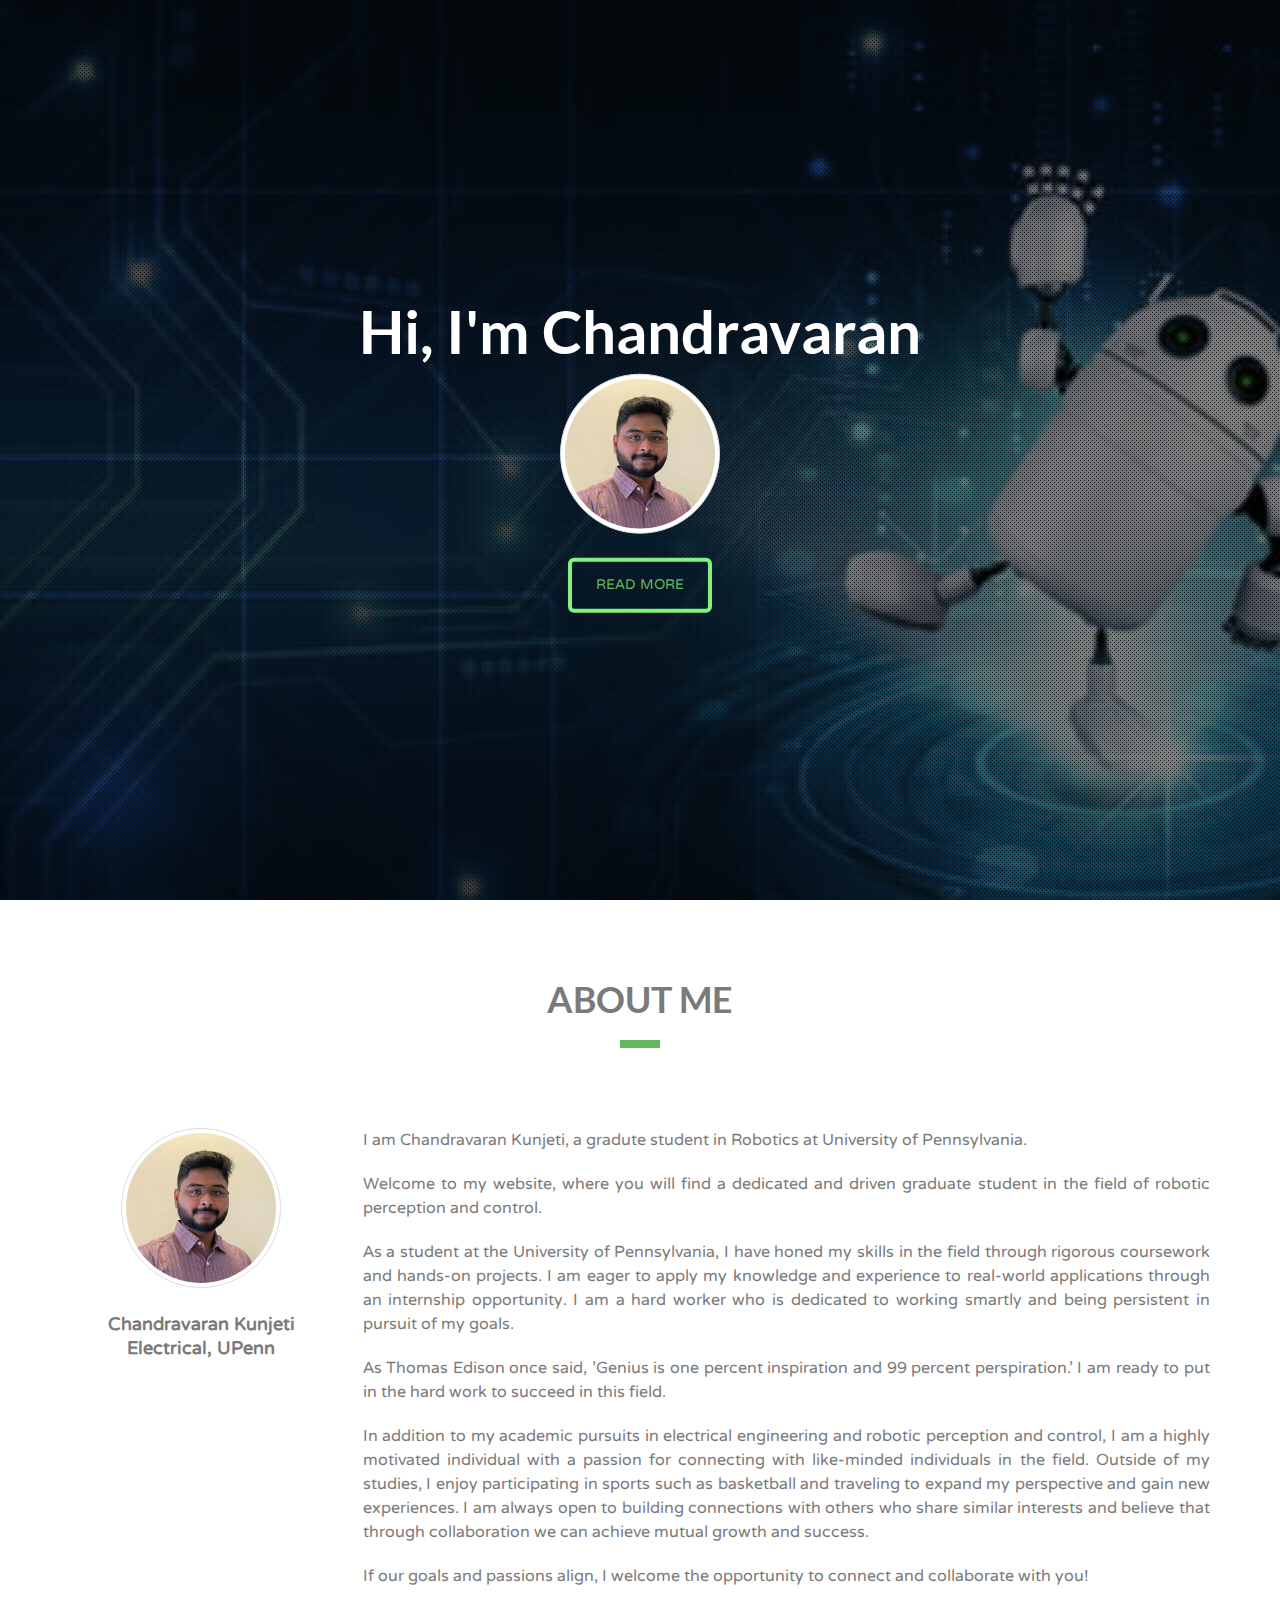
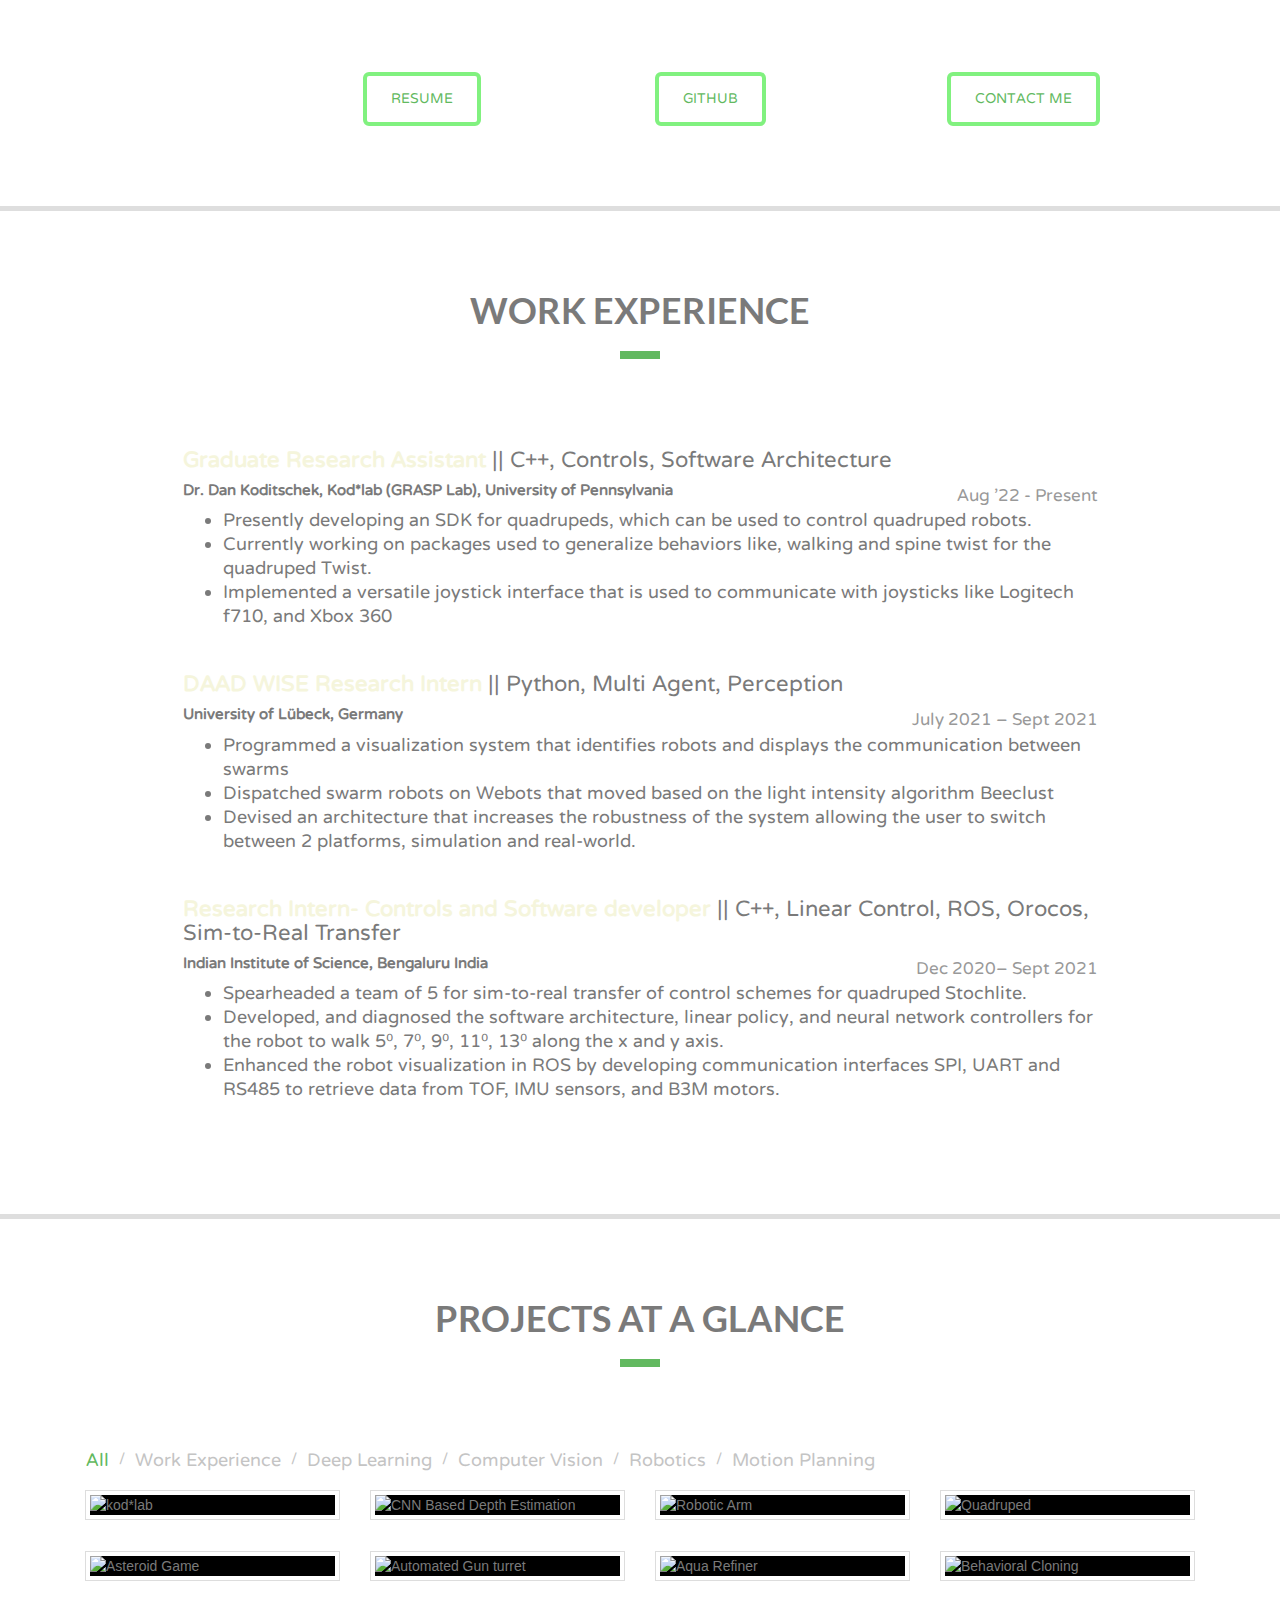
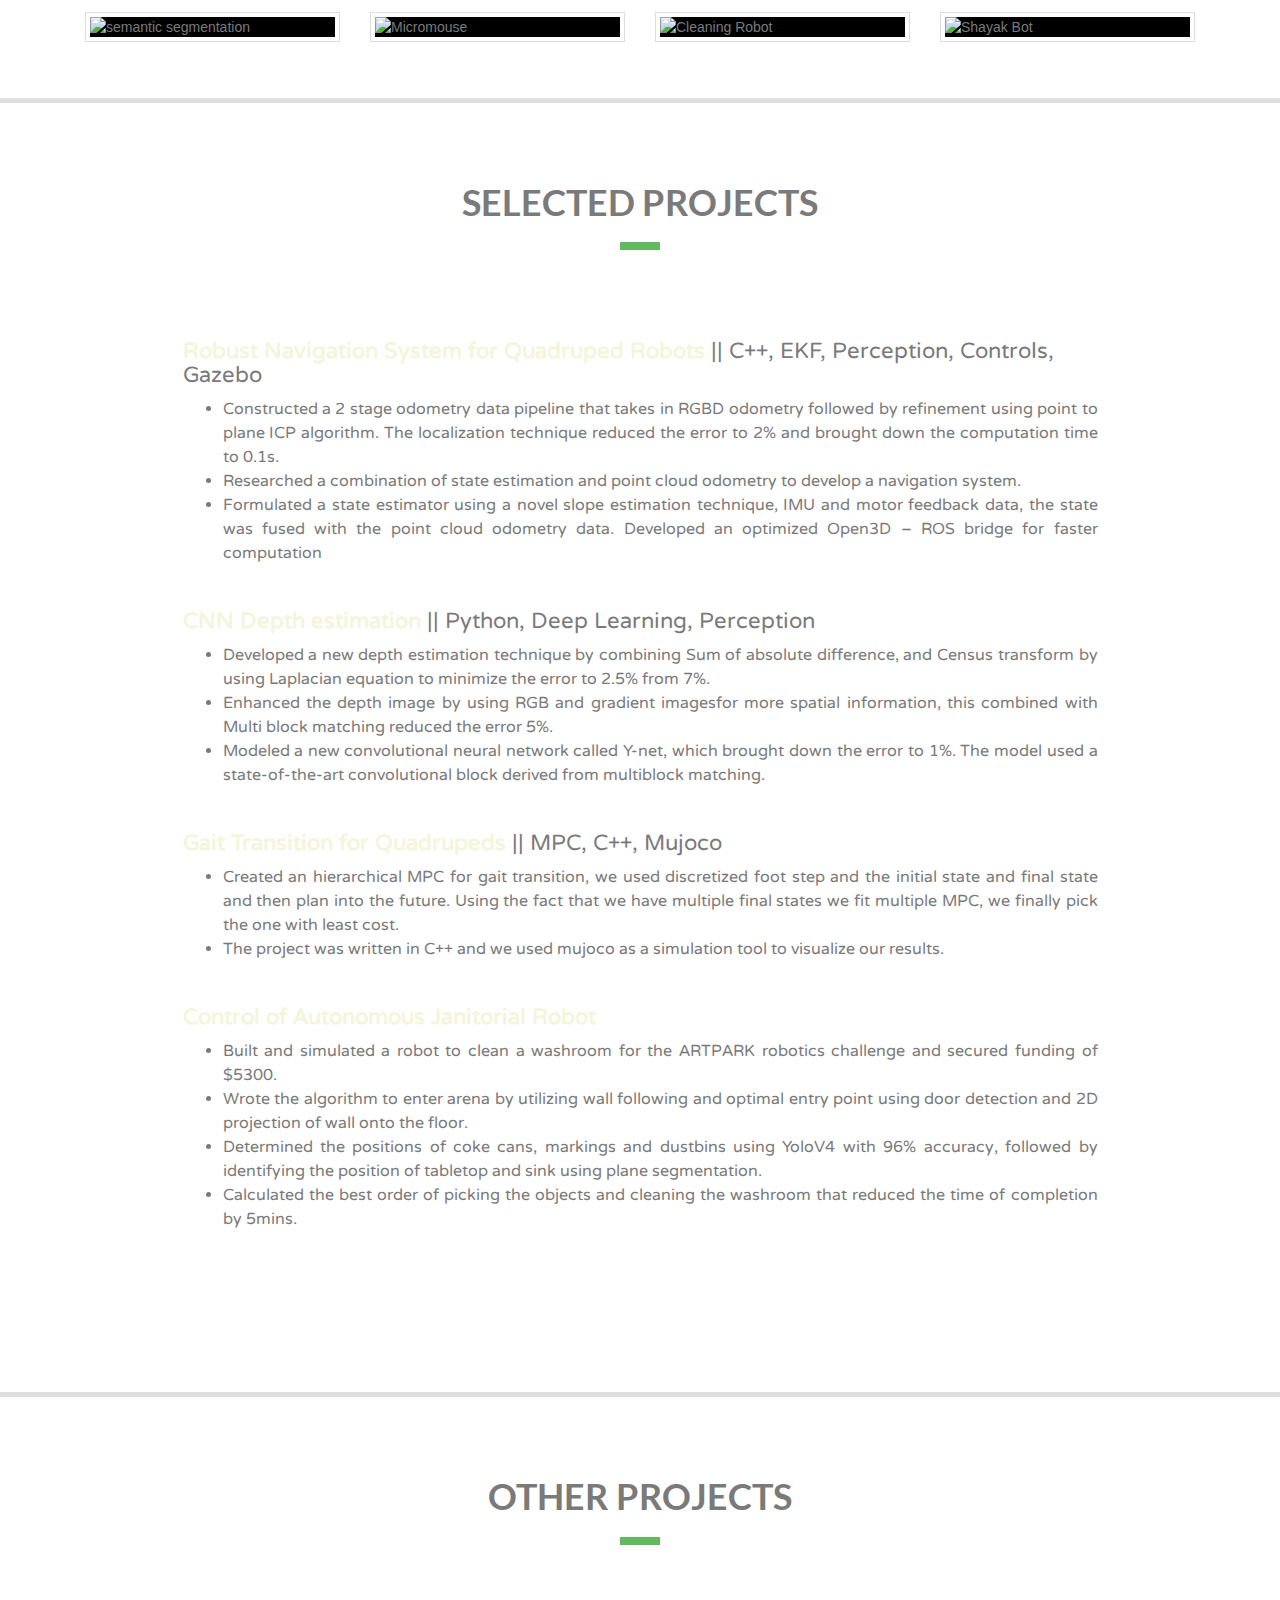
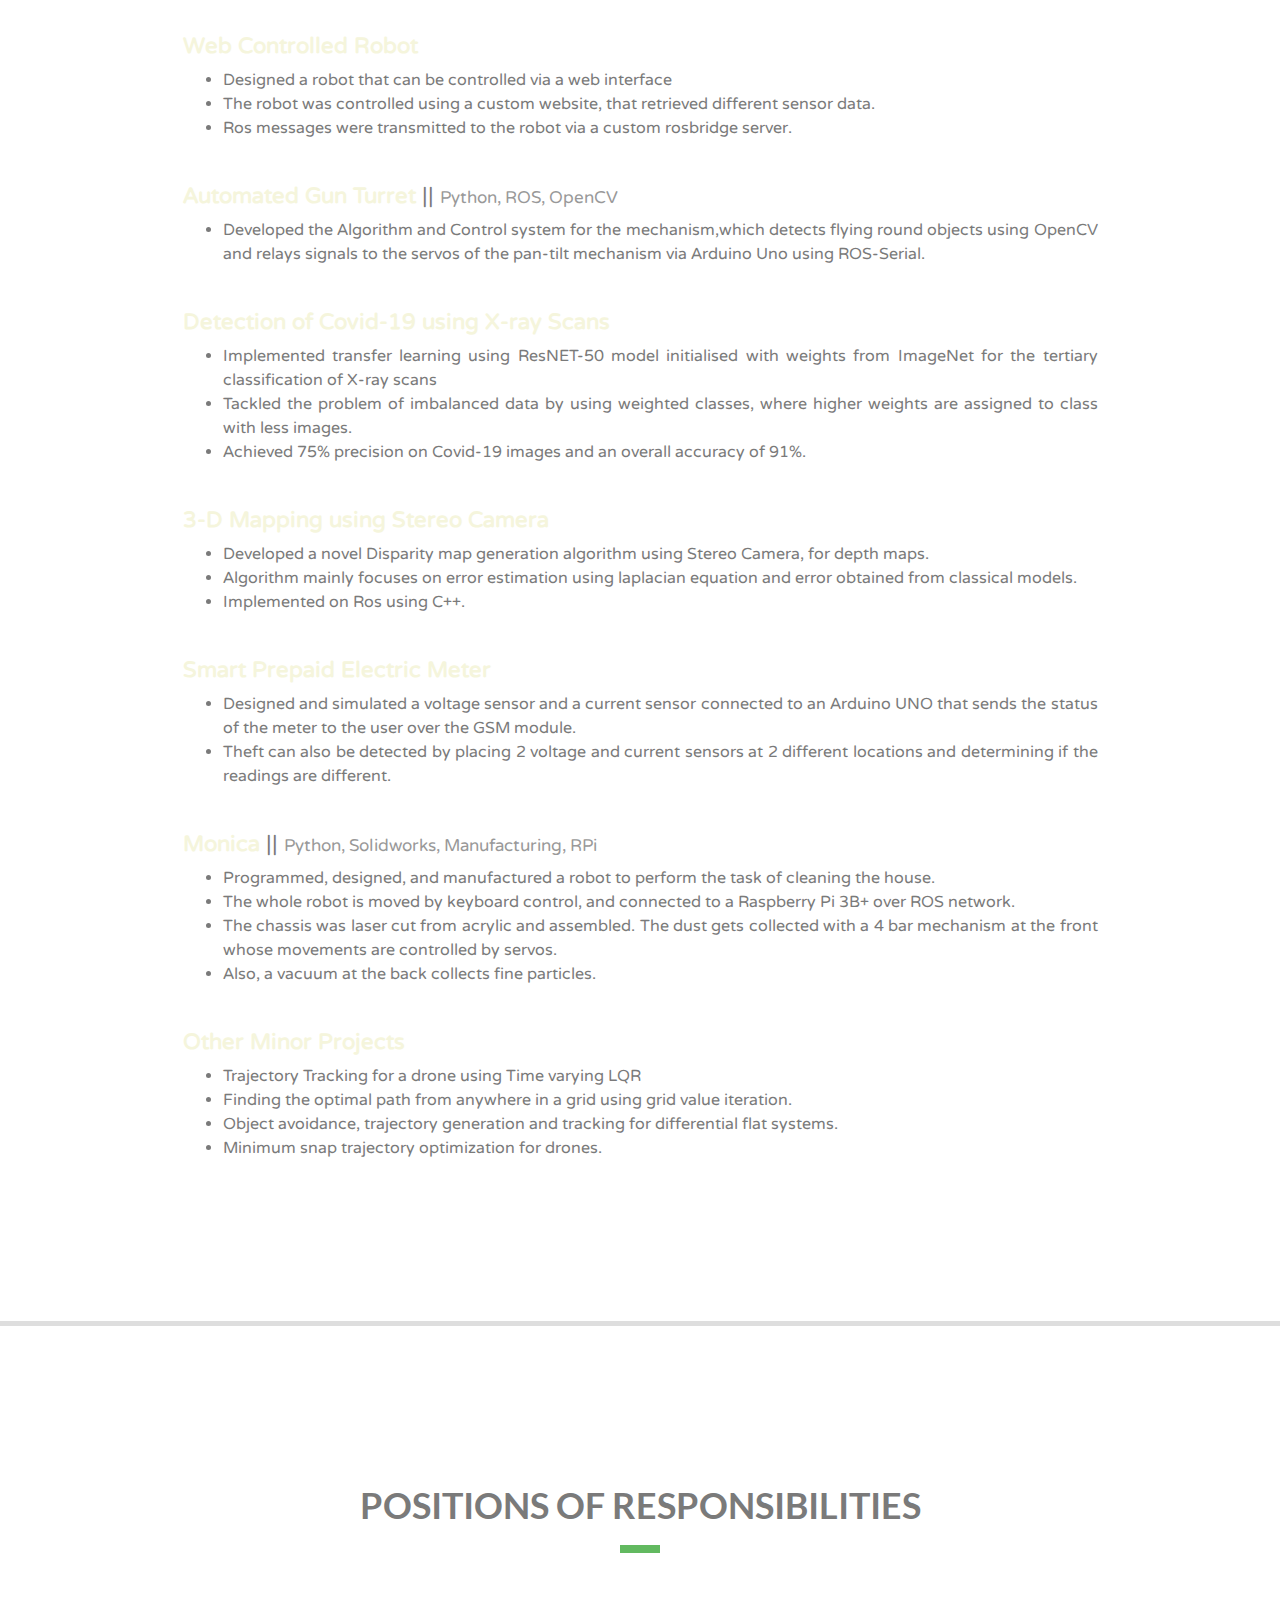
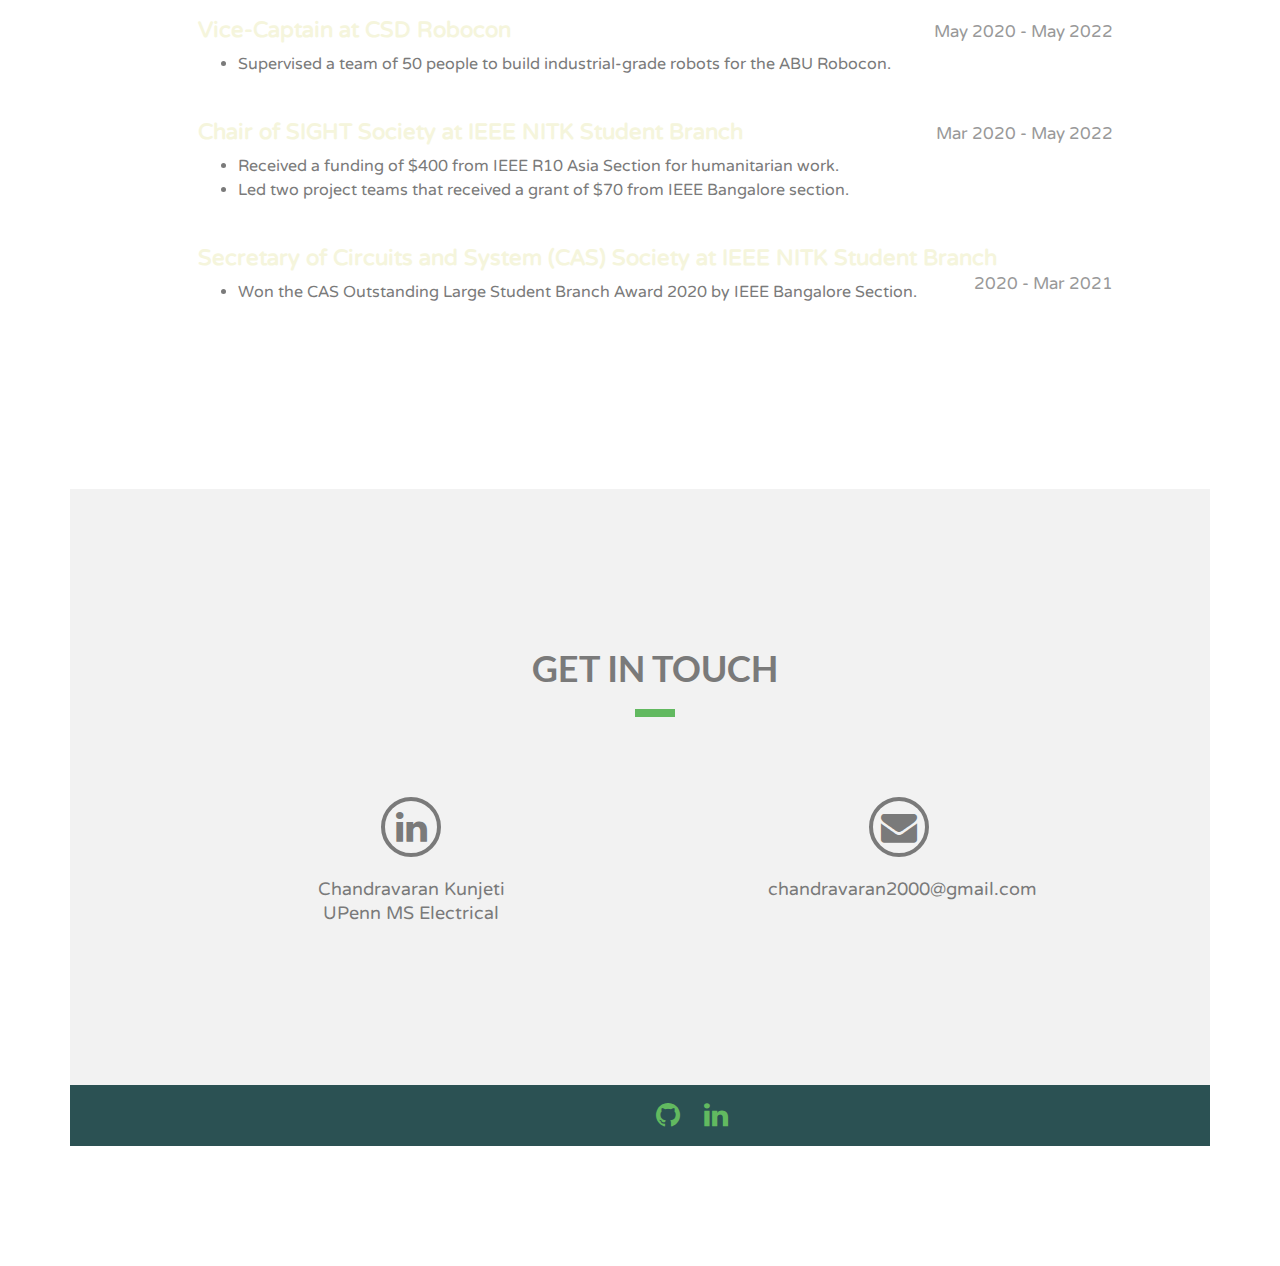
==== index.html @ 10610f07 "merged" ====
<!-- Credits to OmahPSD. Thanks a lot! -->

<!DOCTYPE html>
<html lang="en">
  <head>
    <meta charset="utf-8">
    <meta name="viewport" content="width=device-width, initial-scale=1.0">
    <meta name="description" content="">
    <meta name="author" content="">
    
    <title>Chandravaran - My Home Page</title>


        <!--[if lt IE 9]>
        <script src="http://html5shiv.googlecode.com/svn/trunk/html5.js"></script>
        <![endif]-->
  </head>

  <body>
  <div id="boxWrapp">
    <div class="main-nav clearfix">
      <!-- navbar -->
    <nav class="navbar navbar-inverse" role="navigation">
        <div class="container-fluid">
        <!-- Brand and toggle get grouped for better mobile display -->
        <div class="navbar-header">
          <button type="button" class="navbar-toggle" data-toggle="collapse" data-target="#NavCol">
            <span class="sr-only">Toggle navigation</span>
            <span class="icon-bar"></span>
            <span class="icon-bar"></span>
            <span class="icon-bar"></span>
          </button>
          <a class="navbar-brand bg-primary" href="#about">Chandravaran Kunjeti</a>
        </div>
        
        <!-- Collect the nav links, forms, and other content for toggling -->
        <div class="collapse navbar-collapse" id="NavCol">
         <ul class="nav navbar-nav navbar-right">
           
            <li><a class="navbar-brand bg-primary" href="#about">Home</a></li>
            <li><a href="#aboutMore" class="linear">About</a></li>
            <li><a href="#Publications" class="linear">Work Experience</a></li>
            <!-- <li><a href="#Internships" class="linear">Internships</a></li> -->
            <li><a href="#Projects" class="linear">Projects</a></li>
            <li><a href="#PORs" class="linear">Positions of Responsibilities</a></li>
            <li><a href="#contact" class="linear">Contact</a></li>
          </ul>
        
         
        </div><!-- /.navbar-collapse -->
        </div><!-- /.container-fluid -->
    </nav>
      
    </div>
    <!-- Full Page Image Header Area -->
    <div id="about" class="header">

    <div class="maskHeader"></div>
    <div class="main-caption">
            <!-- slider -->
           
    <div id="flex-head" class="flexslider">
        <ul class="slides">
            <li>
                <h1>Hi, I'm Chandravaran</h1>    
            </li>
            <li>
                <h1>I'm a first year graduate student at UPenn</h1>
            </li>
            <!-- <li>
                <h1>My motto in life</h1>
                <h2>Learn something about everything and everything about something - Thomas Huxley</h2>
            </li>
            <li>
                <h1>And...</h1> 
                <h2>Read this page to know more about me</h2>   
            </li> -->
        </ul>
    </div> 
    <div class="main-avatar text-center">
        <div class="avatar img-thumbnail img-circle">
            <img src="img/Chandravaran_Kunjeti_crop.jpg" alt="avatar" />
        </div>
    </div>     
    <br>
    <!-- end slider --> 
        <a href="#aboutMore" class="btn btnAbout btn-clear border-color color-primary btn-lg linear">READ MORE</a>
    </div><!--  end main caption -->
            
    </div>
    <!-- end header -->
    <!-- /Full Page Image Header Area -->

    
    <!-- content -->
    <div id="aboutMore" class="page">
      <div class="container">
        <div class="row">
          <div class="col-md-10  col-md-offset-1">
            <div class="build title-page">
                <h2 class="text-center">ABOUT ME</h2>   
                <div class="line-title bg-primary"></div>
            </div>
           </div><!-- end col -->
        </div><!-- end row -->
        
        <div class="row">
           <div class="col-md-12">
               <div class="build main-about">
                   <div class="row">
                       <div class="col-md-3">
                            <div class="main-avatar text-center">
                                <div class="avatar img-thumbnail img-circle">
                                <img src="img/Chandravaran_Kunjeti_crop.jpg" alt="avatar" />
                                </div>
                            </div>

                            <div class="text-center">
                                <br>
                                <span style="font-weight:bold">
                                    <p style="font-size:18px"> 
                                        Chandravaran Kunjeti <br>
                                        Electrical, UPenn <br>
                                    </p>
                                </span>
                            </div>
                       </div>

                       <div class="col-md-9">
                            <div class="about-content">
                                    <p>
                                        I am Chandravaran Kunjeti, a gradute student in Robotics at University of Pennsylvania. 
                                      </p>
                                    <p>  
                                        Welcome to my website, where you will find a dedicated and driven graduate student in the field of robotic perception and control.<br>
                                      </p>
                                    <p>   As a student at the University of Pennsylvania, I have honed my skills in the field through rigorous coursework and hands-on projects. I am eager to apply my knowledge and experience to real-world applications through an internship opportunity. I am a hard worker who is dedicated to working smartly and being persistent in pursuit of my goals.
                                      </p>
                                    <p>As Thomas Edison once said, 'Genius is one percent inspiration and 99 percent perspiration.' I am ready to put in the hard work to succeed in this field.</p>
                                    <p>
                                        In addition to my academic pursuits in electrical engineering and robotic perception and control, I am a highly motivated individual with a passion for connecting with like-minded individuals in the field. Outside of my studies, I enjoy participating in sports such as basketball and traveling to expand my perspective and gain new experiences. I am always open to building connections with others who share similar interests and believe that through collaboration we can achieve mutual growth and success.
                                    </p>
                                    <p>If our goals and passions align, I welcome the opportunity to connect and collaborate with you!</p>
                                        <p>
                                            
                                    </p>
                                  <p>
                                    </p>   
                                                                     
                                    <br>

                                    <div class="row">
                                        <div class="col-md-4 col-md-offset-0">
                                            <a href="data/chandravaran_k_resume_control_mapping_upenn_3.pdf" class="btn btnAbout btn-clear btn-lg border-color color-primary linear">RESUME</a>  
                                        </div>
                                        <div class="col-md-4">
                                          <!-- <a href="projects.html" class="btn btnAbout btn-clear btn-lg border-color linear color-primary">PROJECTS</a> -->
                                          <a href="https://github.com/chandravaran" class="btn btnAbout btn-clear btn-lg border-color linear color-primary">GITHUB</a>
                                        </div>
                                        <!-- <div class="col-md-4">
                                          <a href="projects.html" class="btn btnAbout btn-clear btn-lg border-color linear color-primary">PROJECTS</a>
                                          <a href="#Projects" class="btn btnAbout btn-clear btn-lg border-color linear color-primary">PROJECTS</a>
                                        </div> -->
                                        <div class="col-md-4">
                                            <a href="#contact" class="btn btnAbout btn-clear btn-lg border-color linear color-primary">CONTACT ME</a>
                                        </div>
                                    </div><!--/row-->

                            </div>
                        </div>
                    </div>
                    
                    <div class="row">
        
                    </div><!-- end col -->  
                                        
                </div>
            </div><!-- end col -->
          
        </div><!-- end row -->
      </div>
      </div>
        
    <!-- Publications -->   

    <div id="Publications" class="page clearfix">
        <div class="container">
            <div class="row">
                <div class="col-md-10  col-md-offset-1">
                    <div class="build title-page">
                        <h2 class="text-center">WORK EXPERIENCE</h2>   
                            <div class="line-title bg-primary"></div>
                    </div>
                </div><!-- end col -->
            </div><!-- end row -->

            <br>
        </div>

        <div class="container">
           <div class="row panel-default">
            <div class="col-md-10  col-md-offset-1">
              <div class="panel-body">
                <h4>
                  <!-- <strong><a href="projects.html#adascan">Research Assistant- PAL Group</a></strong> | Reinforcement Learning, Computer Vision, ROS -->
                  <strong> <a href="https://kodlab.seas.upenn.edu/">Graduate Research Assistant</a></strong> || C++, Controls, Software Architecture
                  <!-- <div class="right"> <small> Aug '21 - Jun '22 </div> -->
                  </h4>
                  <div class="text-left"> 
                    <h6> <strong> Dr. Dan Koditschek, Kod*lab (GRASP Lab), University of Pennsylvania </strong> 
                      <div class="right"> <small> Aug '22 - Present </small></div>
                      </h6> 
                  </div>
                  <UL>
                    <LI>  Presently developing an SDK for quadrupeds, which can be used to control quadruped robots.
                      <LI>  Currently working on packages used to generalize behaviors like, walking and spine twist for the quadruped Twist.
                        <LI>   Implemented a versatile joystick interface that is used to communicate with joysticks like Logitech f710, and Xbox 360
                  </UL>  
                  <br>
                  <h4>
                  <strong><a href="">DAAD WISE Research Intern </a></strong> || Python, Multi Agent, Perception
                  <!-- <div class="right"> <small> Aug '21 - Jun '22 </div> -->
                  </h4>
                  <div class="text-left"> 
                    <h6> <strong> University of Lübeck, Germany </strong> 
                      <div class="right"> <small> July 2021 – Sept 2021
                    </small></div>
                      </h6> 
                  </div>
                  <UL>
                    <LI> Programmed a visualization system that identifies robots and displays the communication between swarms
                    <LI>  Dispatched swarm robots on Webots that moved based on the light intensity algorithm Beeclust
                    <LI>  Devised an architecture that increases the robustness of the system allowing the user to switch between 2 platforms, simulation and real-world. 
                    </UL>  
                  <br>

                 <h4>
                  <strong><a href="https://www.stochlab.com/">Research Intern- Controls and Software developer</a></strong> || C++, Linear Control, ROS, Orocos, Sim-to-Real Transfer 
                  <!-- <div class="right"> <small> Aug '21 - Jun '22 </div> -->
                  </h4>
                  <div class="text-left"> 
                    <h6> <strong> Indian Institute of Science, Bengaluru India</strong> 
                      <div class="right"> <small> Dec 2020– Sept 2021 </small></div>
                      </h6> 
                  </div>
                  <UL>
                    <LI>  Spearheaded a team of 5 for sim-to-real transfer of control schemes for quadruped Stochlite.
                      <LI>   Developed, and diagnosed the software architecture, linear policy, and neural network controllers for the robot to walk 5⁰, 7⁰, 
                        9⁰, 11⁰, 13⁰ along the x and y axis.
                      <LI>   Enhanced the robot visualization in ROS by developing communication interfaces SPI, UART and RS485 to retrieve data 
                        from TOF, IMU sensors, and B3M motors.                        
                  </UL>  
                  <br>
              
              </div>
            </div>
          </div>
        </div>
        
        <br>

    </div><!--end container-->

    <!-- ProjectList -->
    <div id="ProjectList" class="page clearfix">
      <div class="container">
          <div class="row">
              <div class="col-md-10  col-md-offset-1">
                  <div class="build title-page">
                      <h2 class="text-center">PROJECTS AT A GLANCE</h2>   
                      <div class="line-title bg-primary"></div>
                  </div>
              </div><!-- end col -->
          </div><!-- end row -->
          
          <div class="col-md-12">
              
              <ul id="filterOptions" class="clearfix">
                  <li class="cur"><a class="btn btn-link linear" href="#" data-group="all">All</a></li>
                  <li><span>/</span></li>
                  <li><a class="btn btn-link linear" href="#" data-group="wexp">Work Experience</a></li> 
                  <li><span>/</span></li>
                  <li><a class="btn btn-link linear" href="#" data-group="deep">Deep Learning</a></li> 
                  <li><span>/</span></li>
                  <li><a class="btn btn-link linear" href="#" data-group="cv">Computer Vision</a></li> 
                  <li><span>/</span></li>
                  <li><a class="btn btn-link linear" href="#" data-group="robo">Robotics</a></li>
                  <li><span>/</span></li> 
                  <li><a class="btn btn-link linear" href="#" data-group="mp">Motion Planning</a></li>
                </ul>
             
          </div><!--end-col-->
          <div class="col-md-12">
          <div class="folio-content clearfix">
          <div class="row">
          <div class="container_folio clearfix gallery" id="grid">


            <!-- - Real Time Vehicle Recognition and Automatic Number Plate Recognition  (CV)    (fig done) -->
            <div class="col-xs-12 col-sm-3 col-md-3 box" data-groups='["all", "robo", "mp", "wexp"]'>
              <div class="folio-img">
                  <div class="portfolio-item ">
                      <div class="thumbnail">
                          <div class="thumb-img">
                              <div class="link-attr">   
                                  <a href="img/projects/kodlab/quadrupeds.jpeg" data-gallery="global-gallery" data-parent="" data-toggle="lightbox" data-title="Kod*lab" class="link-search animated linear"><i class="fa fa-search"></i></a>
                                  <a href="https://kodlab.seas.upenn.edu/" class="link-chain animated linear"><i class="fa  fa-chain"></i></a>
                              </div>
                              <img class="linear img-portfolio img-responsive" src="img/projects/kodlab/quadrupeds.jpeg" alt="kod*lab">
                              
                              <div class="folio-caption">
                                  <i class="fa fa-caret-up"></i>
                                      <p>Kod*lab</p>
                              </div>
                          </div>
                      </div>                  
                  </div>
              </div>
          </div>

          <div class="col-xs-12 col-sm-3 col-md-3 box" data-groups='["all", "robo", "deep", "mp"]'>
            <div class="folio-img">
                <div class="portfolio-item ">
                    <div class="thumbnail">
                        <div class="thumb-img">
                            <div class="link-attr">
                                <a href="img/projects/deeplearning/Ynet.png" data-gallery="global-gallery" data-parent="" data-toggle="lightbox" data-title="CNN Based Depth Estimation" class="link-search animated linear"><i class="fa fa-search"></i></a>
                                <a href="https://github.com/chandravaran/Depth_estimation_using_CNNs" class="link-chain animated linear"><i class="fa  fa-chain"></i></a>
                            </div>
                            <img class="linear img-portfolio img-responsive" src="img/projects/deeplearning/Ynet.png" alt="CNN Based Depth Estimation">
                            
                            <div class="folio-caption">
                                <i class="fa fa-caret-up"></i>
                                    <p>CNN Based Depth Estimation</p>
                            </div>
                        </div>
                    </div>                  
                </div>
            </div>
        </div>
          
          <!-- - Visual Question Answering using Semantic Attention    (Deep, CV)  (fig done) -->
          <div class="col-xs-12 col-sm-3 col-md-3 box" data-groups='["all", "robo"]'>
              <div class="folio-img">
                  <div class="portfolio-item ">
                      <div class="thumbnail">
                          <div class="thumb-img">
                              <div class="link-attr">
                                  <a href="img/projects/IISc/stochlite.gif" data-gallery="global-gallery" data-parent="" data-toggle="lightbox" data-title="Stochlite" class="link-search animated linear"><i class="fa fa-search"></i></a>
                                 <a href="https://www.stochlab.com/" class="link-chain animated linear"><i class="fa  fa-chain"></i></a>
                              </div>
                              <img class="linear img-portfolio img-responsive" src="img/projects/IISc/stochlite.gif" alt="Robotic Arm">
                              
                              <div class="folio-caption">
                                  <i class="fa fa-caret-up"></i>
                                      <p>Stochlite</p>
                              </div>
                          </div>
                      </div>                  
                  </div>
              </div>
          </div>

          <!-- - Real Time Vehicle Recognition and Automatic Number Plate Recognition  (CV)    (fig done) -->
          <div class="col-xs-12 col-sm-3 col-md-3 box" data-groups='["all", "robo"]'>
              <div class="folio-img">
                  <div class="portfolio-item ">
                      <div class="thumbnail">
                          <div class="thumb-img">
                              <div class="link-attr">
                                  <a href="img/projects/monica/top_view_cleaner_robot.jpg" data-gallery="global-gallery" data-parent="" data-toggle="lightbox" data-title="Monica" class="link-search animated linear"><i class="fa fa-search"></i></a>
                                 <a href="https://github.com/chandravaran/Cleaner-Bot" class="link-chain animated linear"><i class="fa  fa-chain"></i></a>
                              </div>
                              <img class="linear img-portfolio img-responsive" src="img/projects/monica/top_view_cleaner_robot.jpg" alt="Quadruped">
                              
                              <div class="folio-caption">
                                  <i class="fa fa-caret-up"></i>
                                      <p>Monica</p>
                              </div>
                          </div>
                      </div>                  
                  </div>
              </div>
          </div>
          <!-- Asteroid_game -->
                  <div class="col-xs-12 col-sm-3 col-md-3 box" data-groups='["all", "robo", "mp"]'>
                    <div class="folio-img">
                        <div class="portfolio-item ">
                            <div class="thumbnail">
                                <div class="thumb-img">
                                    <div class="link-attr">
                                        <a href="img/projects/Asteroid_game.gif" data-gallery="global-gallery" data-parent="" data-toggle="lightbox" data-title="Asteroid Game" class="link-search animated linear"><i class="fa fa-search"></i></a>
                                       <a href="https://github.com/chandravaran/Asteroids" class="link-chain animated linear"><i class="fa  fa-chain"></i></a>
                                    </div>
                                    <img class="linear img-portfolio img-responsive" src="img/projects/Asteroid_game.gif" alt="Asteroid Game">
                                    
                                    <div class="folio-caption">
                                        <i class="fa fa-caret-up"></i>
                                            <p>Asteroid Game</p>
                                    </div>
                                </div>
                            </div>                  
                        </div>
                    </div>
                </div>

                <!-- Automated-Gun-Turrent -->
          <div class="col-xs-12 col-sm-3 col-md-3 box" data-groups='["all", "deep", "cv"]'>
            <div class="folio-img">
                <div class="portfolio-item ">
                    <div class="thumbnail">
                        <div class="thumb-img">
                            <div class="link-attr">
                                <a href="img/projects/gun_turret.png" data-gallery="global-gallery" data-parent="" data-toggle="lightbox" data-title="Automated Gun turret" class="link-search animated linear"><i class="fa fa-search"></i></a>
                                <a href="https://github.com/chandravaran/Automated-Gun-Turrent" class="link-chain animated linear"><i class="fa  fa-chain"></i></a>
                            </div>
                            <img class="linear img-portfolio img-responsive" src="img/projects/gun_turret.png" alt="Automated Gun turret">
                            
                            <div class="folio-caption">
                                <i class="fa fa-caret-up"></i>
                                    <p>Automated Gun turret</p>
                            </div>
                        </div>
                    </div>                  
                </div>
            </div>
        </div>



                                          <!-- - Real Time Vehicle Recognition and Automatic Number Plate Recognition  (CV)    (fig done) -->
          <div class="col-xs-12 col-sm-3 col-md-3 box" data-groups='["all", "deep", "cv", "wexp"]'>
            <div class="folio-img">
                <div class="portfolio-item ">
                    <div class="thumbnail">
                        <div class="thumb-img">
                            <div class="link-attr">
                                <a href="img/projects/gear_system_water_purifier.png" data-gallery="global-gallery" data-parent="" data-toggle="lightbox" data-title="Aqua Refiner" class="link-search animated linear"><i class="fa fa-search"></i></a>
                                <a href="https://github.com/chandravaran/MultiPurpose_Aqua_Refiner" class="link-chain animated linear"><i class="fa  fa-chain"></i></a>
                            </div>
                            <img class="linear img-portfolio img-responsive" src="img/projects/gear_system_water_purifier.png" alt="Aqua Refiner">
                            
                            <div class="folio-caption">
                                <i class="fa fa-caret-up"></i>
                                    <p>Aqua Refiner</p>
                            </div>
                        </div>
                    </div>                  
                </div>
            </div>
        </div>

                <!-- - Real Time Vehicle Recognition and Automatic Number Plate Recognition  (CV)    (fig done) -->
                <div class="col-xs-12 col-sm-3 col-md-3 box" data-groups='["all", "deep", "cv", "wexp"]'>
                  <div class="folio-img">
                      <div class="portfolio-item ">
                          <div class="thumbnail">
                              <div class="thumb-img">
                                  <div class="link-attr">
                                      <a href="img/projects/full_circuit_theft_detection.png" data-gallery="global-gallery" data-parent="" data-toggle="lightbox" data-title="Behavioral Cloning" class="link-search animated linear"><i class="fa fa-search"></i></a>
                                      <a href="https://github.com/chandravaran/Smart_PrePaid_Electric_Meter" class="link-chain animated linear"><i class="fa  fa-chain"></i></a>
                                  </div>
                                  <img class="linear img-portfolio img-responsive" src="img/projects/full_circuit_theft_detection.png" alt="Behavioral Cloning">
                                  
                                  <div class="folio-caption">
                                      <i class="fa fa-caret-up"></i>
                                          <p>Behavioral Cloning</p>
                                  </div>
                              </div>
                          </div>                  
                      </div>
                  </div>
              </div>

                          <!-- - Real Time Vehicle Recognition and Automatic Number Plate Recognition  (CV)    (fig done) -->
          <div class="col-xs-12 col-sm-3 col-md-3 box" data-groups='["all", "deep"]'>
            <div class="folio-img">
                <div class="portfolio-item ">
                    <div class="thumbnail">
                        <div class="thumb-img">
                            <div class="link-attr">
                                <a href="img/projects/gait_trans.gif" data-gallery="global-gallery" data-parent="" data-toggle="lightbox" data-title="Gait Transitions" class="link-search animated linear"><i class="fa fa-search"></i></a>
                                <a href="https://github.com/chandravaran/gait-trans" class="link-chain animated linear"><i class="fa  fa-chain"></i></a>
                            </div>
                            <img class="linear img-portfolio img-responsive" src="img/projects/gait_trans.gif" alt="semantic segmentation">
                            
                            <div class="folio-caption">
                                <i class="fa fa-caret-up"></i>
                                    <p>Gait Transitions</p>
                            </div>
                        </div>
                    </div>                  
                </div>
            </div>
        </div>

                    <!-- - Real Time Vehicle Recognition and Automatic Number Plate Recognition  (CV)    (fig done) -->
                    <div class="col-xs-12 col-sm-3 col-md-3 box" data-groups='["all", "cv"]'>
                      <div class="folio-img">
                          <div class="portfolio-item ">
                              <div class="thumbnail">
                                  <div class="thumb-img">
                                      <div class="link-attr">
                                          <a href="img/projects/micromouse.gif" data-gallery="global-gallery" data-parent="" data-toggle="lightbox" data-title="Micromouse" class="link-search animated linear"><i class="fa fa-search"></i></a>
                                          <a href="https://github.com/chandravaran/Micromouse" class="link-chain animated linear"><i class="fa  fa-chain"></i></a>
                                <!-- <a href="" class="link-chain animated linear"><i class="fa  fa-chain"></i></a> -->
                                      </div>
                                      <img class="linear img-portfolio img-responsive" src="img/projects/micromouse.gif" alt="Micromouse">
                                      
                                      <div class="folio-caption">
                                          <i class="fa fa-caret-up"></i>
                                              <p>Micromouse</p>
                                      </div>
                                  </div>
                              </div>                  
                          </div>
                      </div>
                  </div>


                              <!-- - Real Time Vehicle Recognition and Automatic Number Plate Recognition  (CV)    (fig done) -->
          <div class="col-xs-12 col-sm-3 col-md-3 box" data-groups='["all", "robo"]'>
            <div class="folio-img">
                <div class="portfolio-item ">
                    <div class="thumbnail">
                        <div class="thumb-img">
                            <div class="link-attr">
                                <a href="img/home_safety.PNG" data-gallery="global-gallery" data-parent="" data-toggle="lightbox" data-title="Home Safety Bot" class="link-search animated linear"><i class="fa fa-search"></i></a>
                                <a href="https://www.hackster.io/homesafety/home-safety-bot-03ef8d" class="link-chain animated linear"><i class="fa  fa-chain"></i></a>
                            </div>
                            <img class="linear img-portfolio img-responsive" src="img/home_safety.PNG" alt="Cleaning Robot">
                            
                            <div class="folio-caption">
                                <i class="fa fa-caret-up"></i>
                                    <p>Home Safety Bot</p>
                            </div>
                        </div>
                    </div>                  
                </div>
            </div>
        </div>
       <!-- - Visual Question Answering using Semantic Attention    (Deep, CV)  (fig done) -->
          <div class="col-xs-12 col-sm-3 col-md-3 box" data-groups='["all", "robo"]'>
            <div class="folio-img">
                <div class="portfolio-item ">
                    <div class="thumbnail">
                        <div class="thumb-img">
                            <div class="link-attr">
                                <a href="img/E-Yantra.PNG" data-gallery="global-gallery" data-parent="" data-toggle="lightbox" data-title="Shayak Bot" class="link-search animated linear"><i class="fa fa-search"></i></a>
                               <a href="https://youtube.com/watch?v=JDlvUZN9FOo&feature=shares" class="link-chain animated linear"><i class="fa  fa-chain"></i></a>
                            </div>
                            <img class="linear img-portfolio img-responsive" src="img/E-Yantra.PNG" alt="Shayak Bot">
                            
                            <div class="folio-caption">
                                <i class="fa fa-caret-up"></i>
                                    <p>Shayak Bot</p>
                            </div>
                        </div>
                    </div>                  
                </div>
            </div>
        </div>


          </div>
        
          </div>
          </div><!-- end folio content -->
          </div><!-- end col -->
      </div>
  </div><!--end container-->

    <!-- Selected Projects -->   

    <div id="Projects" class="page clearfix">
        <div class="container">
            <div class="row">
                <div class="col-md-10  col-md-offset-1">
                    <div class="build title-page">
                        <h2 class="text-center">SELECTED PROJECTS</h2>  
                            <div class="line-title bg-primary"></div>
                    </div>
                </div><!-- end col -->
            </div><!-- end row -->

            <br>
        </div>

        <div class="container">
           <div class="row panel-default">
            <div class="col-md-10  col-md-offset-1">
              <div class="panel-body ">
                
                <h4>
                  <strong><a href="https://drive.google.com/file/d/1uFNKftBkm8Nb4pvbhQpcU9t7IJJl3ih0/view?usp=sharing">Robust Navigation System for Quadruped Robots</a></strong> || C++, EKF, Perception, Controls, Gazebo
              </h4>
              <div class="about-content">  
                    <UL>
                      <LI> Constructed a 2 stage odometry data pipeline that takes in RGBD odometry followed by refinement using point to plane ICP algorithm. The localization technique reduced the error to 2% and brought down the computation time to 0.1s.                        
                      <LI>  Researched a combination of state estimation and point cloud odometry to develop a navigation system.
                      <LI>  Formulated a state estimator using a novel slope estimation technique, IMU and motor feedback data, the state was fused with the point cloud odometry data. Developed an optimized Open3D – ROS bridge for faster computation
                        </UL>
                </div>
                <br>
                
                
                <h4>
                    <strong><a href="https://github.com/chandravaran/gait-trans">CNN Depth estimation</a></strong> || Python, Deep Learning, Perception
                </h4>
                <!-- <h6>
                  <div class="right"> <small> May ’20 - Jul ’20 </small></div>
                  </h6>
                <br> -->
                <div class="about-content">  
                      <UL>
                        <LI>  Developed a new depth estimation technique by combining Sum of absolute difference, and Census transform by using Laplacian equation to minimize the error to 2.5% from 7%.
                          <LI>   Enhanced the depth image by using RGB and gradient imagesfor more spatial information, this combined with Multi block matching reduced the error 5%.                            
                            <LI> Modeled a new convolutional neural network called Y-net, which brought down the error to 1%. The model used a state-of-the-art convolutional block derived from multiblock matching.
                      </UL>
                  </div>
                  <br>

                  <h4>
                    <strong><a href="https://github.com/chandravaran/gait-trans">Gait Transition for Quadrupeds </a></strong> || MPC, C++, Mujoco
                  </h4>
                  <div class="about-content">
                      <UL>
                        <LI> Created an hierarchical MPC for gait transition, we used discretized foot step and the initial state and final state and then plan into the future. Using the fact that we have multiple final states we fit multiple MPC, we finally pick the one with least cost.                            
                          <LI> The project was written in C++ and we used mujoco as a simulation tool to visualize our results.
                      </UL>
                  </div>
                  <br>

                  <h4>
                    <strong><a href="https://github.com/chandravaran/GigaRoboticsArtpark">Control of Autonomous Janitorial Robot</a></strong>
                  </h4>
                  <div class="about-content">
                      <UL>
                        <LI> Built and simulated a robot to clean a washroom for the ARTPARK robotics challenge and secured funding of $5300.
                        <LI>   Wrote the algorithm to enter arena by utilizing wall following and optimal entry point using door detection and 2D projection of wall onto the floor.
                        <LI>   Determined the positions of coke cans, markings and dustbins using YoloV4 with 96% accuracy, followed by identifying the position of tabletop and sink using plane segmentation.
                        <LI> Calculated the best order of picking the objects and cleaning the washroom that reduced the time of completion by 5mins.    
                      </UL>
                  </div>
                  <br>
                  
               
              </div>
            </div>
          </div>
        </div>
        
        <br>

        <!-- <div class="row">
            <div class="col-md-4 col-md-offset-4">
                <center><a href="" class="btn btn-clear btn-lg border-color linear hire">DETAILS OF PROJECTS (adding soon)</a></center>   
            </div>
        </div> -->
        <!--/row-->
        <br><br>

    </div><!--end container-->



    <!-- Other Projects -->   

    <div id="Projects" class="page clearfix">
        <div class="container">
            <div class="row">
                <div class="col-md-10  col-md-offset-1">
                    <div class="build title-page">
                        <h2 class="text-center">OTHER PROJECTS</h2> 
                            <div class="line-title bg-primary"></div>
                    </div>
                </div><!-- end col -->
            </div><!-- end row -->

            <br>
        </div>

        <div class="container">
           <div class="row panel-default">
            <div class="col-md-10  col-md-offset-1">
              <div class="panel-body">

                <h4>
                  <strong><a href="">Web Controlled Robot</a></strong>
                </h4>
                <div class="about-content">
                    <UL>
                      <LI> Designed a robot that can be controlled via a web interface
                        <LI> The robot was controlled using a custom website, that retrieved different sensor data.
                          <LI> Ros messages were transmitted to the robot via a custom rosbridge server.
                    </UL>
                </div>
                <br>

                <h4>
                  <strong><a href="https://github.com/chandravaran/Automated-Gun-Turrent">Automated Gun Turret</a></strong> || <small>Python, ROS, OpenCV</small>
                </h4>
                <div class="about-content">
                    <UL>
                      <LI>  Developed the Algorithm and Control system for the mechanism,which detects flying round objects using OpenCV and relays signals to the servos of the pan-tilt mechanism via Arduino Uno using ROS-Serial.
                    </UL>
                </div>
                <br>

                  <h4>
                    <div class="left"> <strong><a href="">Detection of Covid-19 using X-ray Scans</a></strong> </div>
                    <!-- <div class="left"> <strong>Window Cleaning Robot - Design</strong> </div> -->
                        <!-- <div class="right"> <strong> Jan '20</strong> </div> -->
                        <br>
                  </h4>
                  <div class="about-content">
                      <UL>
                        <LI> Implemented transfer learning using ResNET-50 model initialised with weights from ImageNet for the tertiary classification of X-ray scans
                        <LI> Tackled the problem of imbalanced data by using weighted classes, where higher weights are assigned to class with less images.
                        <LI> Achieved 75% precision on Covid-19 images and an overall accuracy of 91%.  
                      </UL>
                  </div>
                  <br>

                  <h4>
                        <div class="left"> <strong><a href="https://github.com/chandravaran/Stereo_camera_3D_map_generation">3-D Mapping using Stereo Camera</a></strong> </div>
                        <!-- <div class="right"> <strong> Dec '19</strong> </div> -->
                        <br>
                  </h4>
                  <div class="about-content">
                      <UL>
                        <LI>   Developed a novel Disparity map generation algorithm using Stereo Camera, for depth maps.
                          <LI>   Algorithm mainly focuses on error estimation using laplacian equation and error obtained from classical models.
                            <LI>  Implemented on Ros using C++.
                      </UL>
                  </div>
                  <br>

                  <h4>
                        <div class="left"> <strong><a href="https://github.com/chandravaran/Smart_PrePaid_Electric_Meter">Smart Prepaid Electric Meter</a></strong> </div>
                        <!-- <div class="right"> <strong> May '16 - Jul '16</strong> </div> -->
                        <br>
                  </h4>
                  <div class="about-content">
                      <UL>
                         <LI> Designed and simulated a voltage sensor and a current sensor connected to an Arduino UNO that sends the status of the meter to the user over the GSM module.
                          <LI>  Theft can also be detected by placing 2 voltage and current sensors at 2 different locations and determining if the readings are different.
                      </UL>
                  </div>
                  <br>

                  <h4>
                    <strong><a href="https://github.com/chandravaran/Cleaner-Bot">Monica</a></strong> || <small>Python, Solidworks, Manufacturing, RPi</small>
                  </h4>
                  <div class="about-content">
                      <UL>
                        <LI>  Programmed, designed, and manufactured a robot to perform the task of cleaning the house. 
                        <LI>  The whole robot is moved by keyboard control, and connected to a Raspberry Pi 3B+ over ROS network.
                        <LI>  The chassis was laser cut from acrylic and assembled. The dust gets collected with a 4 bar mechanism at the front whose movements are controlled by servos.
                        <LI>   Also, a vacuum at the back collects fine particles.
                      </UL>
                  </div>
                  <br>

                  <h4>
                        <strong><a href="">Other Minor Projects</a></strong>
                  </h4>
                  <div class="about-content">
                      <UL>
                        <LI> Trajectory Tracking for a drone using Time varying LQR</LI>
                        <LI> Finding the optimal path from anywhere in a grid using grid value iteration. </LI>
                        <LI> Object avoidance, trajectory generation and tracking for differential flat systems.</LI>
                        <LI>  Minimum snap trajectory optimization for drones.</LI>

                       </UL>
                  </div>
                  <br>
                  
              </div>
            </div>
          </div>
        </div>
        
        <br>

        <!-- <div class="row">
            <div class="col-md-4 col-md-offset-4">
                <center><a href="" class="btn btn-clear btn-lg border-color linear hire">DETAILS OF PROJECTS (adding soon)</a></center>   
            </div> -->
            <!--/col-md-4-->
        <!-- </div> -->
        <!--/row-->
        <br><br>


    </div><!--end container-->


    <!-- PORs -->   

    <div id="PORs" class="page clearfix">
      <div class="container">
          <div class="row">
              <div class="col-md-10  col-md-offset-1">
                  <div class="build title-page">
                      <h2 class="text-center">POSITIONS OF RESPONSIBILITIES</h2>  
                          <div class="line-title bg-primary"></div>
                  </div>
              </div>
              <!-- end col -->
          </div>
          <!-- end row -->

          <!-- <br>
      </div> -->

    <!-- end-col -->
    <div class="col-md-12">
    <div class="folio-content clearfix">
    <div class="row">
    <div class="container_folio clearfix gallery" id="grid">

      <div class="container">
         <div class="row panel-default">
          <div class="col-md-10  col-md-offset-1">
            <div class="panel-body ">
              
              <h4>
                <strong><a>Vice-Captain at CSD Robocon </a></strong> 
                <div class="right"> <strong> <small>May 2020 - May 2022</small></strong> </div>
              </h4>
              <div class="about-content">
                  <UL>
                    <LI>  Supervised a team of 50 people to build industrial-grade robots for the ABU Robocon.</UL>
              </div>
              <br>

              <h4>
                  <strong><a>Chair of SIGHT Society at IEEE NITK Student Branch</a></strong>
                  <div class="right"> <strong><small>Mar 2020 - May 2022</small> </strong> </div>
              
                </h4>
              <div class="about-content">  
                    <UL>
                      <LI> Received a funding of $400 from IEEE R10 Asia Section for humanitarian work.
                        <LI>  Led two project teams that received a grant of $70 from IEEE Bangalore section.
                    </UL>
                </div>
                <br>

                <h4>
                  <strong><a>Secretary of Circuits and System (CAS) Society at IEEE NITK Student Branch</a></strong> 
                  <div class="right"> <strong> <small> 2020 - Mar 2021</small> </strong> </div>
                </h4>
                <div class="about-content">
                    <UL>
                      <LI>  Won the CAS Outstanding Large Student Branch Award 2020 by IEEE Bangalore Section.
                    </UL>
                </div>
                <br>

                <br>
            
            </div>
          </div>
        </div>
      </div>
      
      <br>

      <!-- <div class="row">
          <div class="col-md-4 col-md-offset-4">
              <center><a href="projects.html" class="btn btn-clear btn-lg border-color linear hire">DETAILS OF PROJECTS</a></center>    -->
          <!-- </div> -->
          <!--/col-md-4-->
      <!-- </div> -->
      <!--/row-->
      <br><br>

  </div>
  <!--end container-->

    <!--contact-->
    <div id="contact" class="page page-bgcolor">
        <div class="container">
        <div class="row">
          <div class="col-md-10  col-md-offset-1">
            <div class="build title-page">
                <h2 class="text-center">GET IN TOUCH</h2>   
                <div class="line-title bg-primary"></div>
            </div>
           </div><!-- end col -->
        </div><!-- end row -->
        <div class="row">
            <div class="col-md-7 ">
                <div class="build contact clearfix text-center">
                    <span class="fa fa-linkedin"></span>
                        <p>Chandravaran Kunjeti <br/>UPenn MS Electrical<p>
                </div>          
            </div><!-- end col -->      
            <div class="col-md-3 ">
                <div class="build contact clearfix text-center">
                    <span class="fa fa-envelope"></span>
                    <p>chandravaran2000@gmail.com</p>
                </div>
            </div>
        </div><!-- end row -->
    
      </div><!-- end container -->
    </div>
    <!--contact-->
    
    <!-- Footer -->
    <footer class="bg-black">
      <div class="container">
        <div class="row">
            <div class="col-md-7 text-right">
        
            <ul class="list-inline">
            <li><a href="https://github.com/chandravaran" class="socIcon color-primary linear"><i class="fa fa-github fa-2x"></i></a></li>
            <li><a href="https://www.linkedin.com/in/chandravaran-kunjeti/" class="socIcon color-primary linear"><i class="fa fa-linkedin fa-2x"></i></a></li>
            </ul>
        
            </div>
        </div>
      </div>
    </footer>
    <!-- /Footer -->
    <!-- Bootstrap core CSS -->
    <link href="css/bootstrap.min.css" rel="stylesheet">
    <link rel="icon" type="image/jpeg" href="img/Chandravaran_Kunjeti_crop.jpg">
    <!-- Add custom CSS here -->
    
    <link href="css/style.css" rel="stylesheet">
    <link href="css/ekko-lightbox.css" rel="stylesheet">
    <link href="css/flexslider.css" rel="stylesheet">
    <link href="css/animate.min.css" rel="stylesheet">
    <link href="font-awesome/css/font-awesome.min.css" rel="stylesheet">
    <link href="css/bootstrap-theme.min.css" rel="stylesheet">
    <!-- JavaScript -->
    <script src="js/jquery-1.10.2.js"></script>
    <script src="js/bootstrap.js"></script>
    <script src="js/jquery.sticky.js" ></script>
     <script src="js/jquery.nav.js"></script>
    <script src="js/jquery.scrollTo.js" ></script>
    <script src="js/jquery.flexslider.js" ></script>
   <script type="text/javascript" src="js/ekko-lightbox.js"></script>
   <script src="js/jquery.easing.1.3.js" ></script>
   <script src="js/jquery.shuffle.js" ></script>
    <script src="js/script.js"></script>

    <!-- Custom JavaScript for the Side Menu and Smooth Scrolling -->

    <script>
      (function(i,s,o,g,r,a,m){i['GoogleAnalyticsObject']=r;i[r]=i[r]||function(){
      (i[r].q=i[r].q||[]).push(arguments)},i[r].l=1*new Date();a=s.createElement(o),
      m=s.getElementsByTagName(o)[0];a.async=1;a.src=g;m.parentNode.insertBefore(a,m)
      })(window,document,'script','//www.google-analytics.com/analytics.js','ga');

      ga('create', 'UA-72535905-1', 'auto');
      ga('send', 'pageview');
    </script>

  </div>
  </body>

</html>
---- css/style.css ----
/* Global Styles */
@font-face {
	font-family: 'VerelaRound';
	src: url('VarelaRound-Regular.eot'); /* IE9 Compat Modes */
	src: url('VarelaRound-Regular.eot?#iefix') format('embedded-opentype'), /* IE6-IE8 */
	   
	     url('VarelaRound-Regular.ttf')  format('truetype'), /* Safari, Android, iOS */
	     url('VarelaRound-Regular.svg#svgFontName') format('svg'); /* Legacy iOS */
}
@font-face {
	font-family: 'Lato';
	src: url('Lato-Bold.ttf'); /* IE9 Compat Modes */
}

html,
body {
  height: 100%;
  width: 100%;
  color:#7a7a7a;
  line-height:24px;
}
h1, .h1, h2, .h2, h3, .h3 {
margin-top: 0px;
margin-bottom: 0;
padding: 20px 0
}
p, a{
font-family: 'VerelaRound';
}
p.desc {
text-align: justify;
}
img{
max-width:100%;
}
#boxWrapp{
width:100%;
margin:0 auto;
padding:0;
overflow:hidden;
}
.build{
padding:40px 0;
margin:0;
}

.build ul{
padding:0;
margin:0;
list-style:none;
position:relative;
}
.btn-clear{
border:4px solid;
}
.btn{
font-size:14px;
}
/*on scroll show*/

/* =============================== Panel (List) ================================ */

.left {
  float: left;
  font-size: 22px;
}
.right {
  float: right;
  text-align: right;
  font-size: 22px;
}

.panel-default h4 {
  line-height: 24px;
  font-size: 22px;
}
.panel-default h5 {
  text-align: left;
  line-height: 30px;
  font-size: 18px;
}
.panel-default h6 {
  font-size: 15px;
}
.panel{
  border-style: none;
}
.panel-body {
  font-size: 18px;
  padding-top: -10px;
  font-family: 'VerelaRound';
}


/* =============================== header ===================================== */
.header{
/* background: url(../img/cute_robot.png) no-repeat center fixed;
    -webkit-background-size: cover; */
/* background: url(../img/cute_robot.gif) no-repeat center fixed; */
background: url(../img/background.jpg) no-repeat center fixed;
/* background: url(../img/original-2d0516dcff88712e506fad420bcc0430.mp4) no-repeat center fixed; */
-webkit-background-size: cover;
-moz-background-size: cover;
-o-background-size: cover;
background-size: cover;
filter: progid:DXImageTransform.Microsoft.AlphaImageLoader(src='.myBackground.jpg', sizingMethod='scale');
-ms-filter: "progid:DXImageTransform.Microsoft.AlphaImageLoader(src='myBackground.jpg', sizingMethod='scale')";
}

.projheader{
background: url(../img/pjhead.jpg) no-repeat center fixed;
    -webkit-background-size: cover;
-moz-background-size: cover;
-o-background-size: cover;
background-size: cover;
filter: progid:DXImageTransform.Microsoft.AlphaImageLoader(src='.myBackground.jpg', sizingMethod='scale');
-ms-filter: "progid:DXImageTransform.Microsoft.AlphaImageLoader(src='myBackground.jpg', sizingMethod='scale')";
}

/* slider */

.maskHeader{
position:absolute;
top:0;
left:0;
width:100%;
height:100%;
background: url(../img/pattern.png);
}

#flex-head h1{
font-family: 'Lato';
font-weight:700;
font-size:60px;
margin:0;
padding:10px 0;
color:#fff;
}
#flex-head {
margin: 0 0 0;
background: transparent;
border: none;
position: relative;
-webkit-border-radius: 0px;
-moz-border-radius: 0px;
-o-border-radius: 0px;
border-radius: 0px;
-webkit-box-shadow: none;
-moz-box-shadow: none;
-o-box-shadow: none;
box-shadow:none;
zoom: 1;
}
#flex-head h2{
font-family: 'VerelaRound';
font-size:24px;
margin:0;
padding:0 0 40px 0;
color:#fff;
}
#flex-head .slides > li{
position:relative;
}
#flex-head .flex-control-nav, #flex-head .flex-direction-nav{
display:none;
}

.main-caption{
width:100%;
position:absolute;
top:50%;
left:0;
transform: translate(0, -50%); 
-webkit-transform: translate(0, -50%); 
-moz-transform: translate(0, -50%); 
-ms-transform: translate(0, -50%); 
-o-transform: translate(0, -50%); 
text-align:center;
}

.btnAbout{
color:#fff;
font-size:14px;
}
.btnAbout:hover{
 color:#fff;   
}
.main-caption .btn-clear{
padding:14px 24px;
}

.main-caption .btn-clear:hover{
border-color:#fff;
}

/* ==============================================================  Menu ======================================================= */
.main-nav{
position:fixed;
top:0;
display:none;
width: 100%;
min-height: 54px;
z-index:99;
}

.navbar {
border-radius: 0px;
min-height: 54px;
margin-bottom: 0px;
width: 100%;
z-index:99;
border:none;
}
a.navbar-brand {
float: left;
height: inherit;
padding: 3px 15px;
font-size: 18px;
line-height: 48px;
color:#fff;
}
.navbar-inverse .navbar-brand {
color:#fff;
}
.navbar-nav > li > a {
padding-top: 16px;
padding-bottom: 13px;
border-bottom:5px solid transparent;
font-size:14px;
text-transform:uppercase;
}

.navbar-inverse .navbar-nav > li > a {
color: #fff;
}
.navbar-inverse .navbar-nav > li.current > a {
text-decoration:none;
}
.navbar-nav > li.current > a, .navbar-inverse .navbar-nav > li > a:hover{
background:rgba(255,255,255,0.1);
}

/* ========================================= title page ==================================== */

.title-page{
color:#7a7a7a;
}
.title-page h2{
position: relative;
margin: 0 ;
z-index: 77;
padding: 0 0 20px 0;
font-size:36px;
font-weight:600;
font-family:'Lato';
}
.line-title{
width: 40px;
height: 8px;
margin: 0 auto;
}

/* Full Page Image Header Area */

.header {
  position: relative; 
}

.projheader {
  position: relative;
 
}


.linear{
 transition:all 200ms linear;   
 -webkit-transition:all 200ms linear;   
 -moz-transition:all 200ms linear;   
 -ms-transition:all 200ms linear;   
 -o-transition:all 200ms linear;   
}
/* Intro */

.page{
  padding: 40px 0;
  position:relative;
  border-bottom:5px solid #dedede;
}
.page:last-of-type{
border-bottom:none;
padding:120px 0;
}
.page-bgcolor{
background:#f2f2f2;
}
/* ================================================= about us ================================================== */

.about-content p{
font-size:16px;
padding-bottom:20px;
margin:0;
text-align: justify;
text-justify: inter-word;
}
.about-content ul li{
font-size:16px;
text-align: justify;
text-justify: inter-word;
font-family: 'VerelaRound';
}
.avatar{
 max-width:160px;   
}
.avatar img{
    border-radius: 50%;
    -webkit-border-radius: 50%;
    -moz-border-radius: 50%;
    -ms-border-radius: 50%;
    -o-border-radius: 50%;
}
.main-about img{
margin-right:20px;
}
.main-about .btn-clear{
padding: 14px 24px;
}
.main-about .btn-clear:hover{
color:#fff;
}
	/*==================progress========================*/
.progress {
height:9px;
background-color: #dadfe1;
border-radius: 0px;
-webkit-box-shadow: none;
box-shadow: none;
clear: both;
margin: 6px 0 16px 0;
overflow: inherit;
}
.progress-bar{
position:relative;
 transition:all 200ms linear !important;   
 -webkit-transition:all 200ms linear !important;   
 -moz-transition:all 200ms linear !important;   
 -ms-transition:all 200ms linear !important;   
 -o-transition:all 200ms linear !important;   
}
.wrapp-progress{
position:relative;  
padding-top: 24px;
}
.wrapp-progress p{
font-size:14px;
font-family: 'Lato', sans-serif;  
color:#444444;  
font-weight:bold;
margin:0;
padding:0;
line-height:24px;
position:absolute;
left:0;
top: 0px;
}

.precent-value{
 color:#fff;  
font-size:12px;
line-height:24px;
position:absolute;
right: -25px;
top: -30px;
height: 24px;
width: 50px;
background: #1d1d1d;
border-radius: 3px;
font-family: 'VerelaRound';
}
.progress-bar i{
font-size:24px;
color:#1d1d1d;
position:absolute;
right: -7px;
top: -16px;
}
.progress {
clear: both;
}

/* ============================================== Portfolio ================================================================= */
ul#filterOptions{
margin: 0;
padding: 40px 0 0 0;
list-style: none;
display: table; 
}

ul#filterOptions li{
 float:left;
margin-right: -1px;
}
ul#filterOptions li span{
padding: 10px 12px;
display: block;  
color:#c4c4c4;  
padding:0 10px;
font-family: 'VerelaRound';
}
ul#filterOptions li a{
color:#c4c4c4;  
font-size:18px;
padding:0;
}
ul#filterOptions li.cur a:hover{
 color:#1d2127;   
}
ul#filterOptions li a:hover{
 text-decoration:none;  
}
.folio-content{
height:auto;
}
ul.container_folio{
overflow:hidden;

}
ul.container_folio li.box{
overflow:hidden;
height:auto;
display:block;
}
.box img{
max-width:100%
}
.portfolio-item .thumbnail{
margin:0;
position:relative;
}

.linear{
 transition:all 200ms linear;   
 -webkit-transition:all 200ms linear;   
 -moz-transition:all 200ms linear;   
 -ms-transition:all 200ms linear;   
 -o-transition:all 200ms linear;   
}
.thumb-img{
 position:relative;  
overflow:hidden;
background:#000;
}
.thumb-img img{
display:block;

-webkit-transform: scale(1,1);
    -webkit-transition-timing-function: ease-out;
    -webkit-transition-duration: 250ms;
    -moz-transform: scale(1,1);
    -moz-transition-timing-function: ease-out;
    -moz-transition-duration: 250ms;  
}
.thumb-img:hover img, .link-attr:hover .thumb-img > img{
 -webkit-transform: scale(1.05,1.07);
    -webkit-transition-timing-function: ease-out;
    -webkit-transition-duration: 250ms;
    -moz-transform: scale(1.05,1.07);
    -moz-transition-timing-function: ease-out;
    -moz-transition-duration: 250ms;   
}
.thumb-img:hover img{
 opacity:0.7;   
}
.folio-img{
padding:15px 0;
}
.folio-caption{
 position:absolute;
 bottom:-58px;
 left:0;
background:#fff;
width:100%;
max-height:48px;
}
.folio-caption p{
 color:#1d2127;
 padding:15px;
 margin:0;
text-align:center;
font-size:15px;
}
.folio-caption i{
position: absolute;
top: -9px;
left: 50%;
font-size: 32px;
line-height: 9px;
margin-left: -9px;
color: #fff;
}
.portfolio-item {
  margin: 0;
  padding:0 0;
}
.main-folio{
 margin:0 auto;
 width:100%;
padding:40px 0;
position:relative;
overflow:hidden;
}
.container_folio{
margin:0 0 0 0;
padding:0 0 40px 0;
list-style:none;
width:100%;
clear:both;
position: relative;
overflow: hidden;
}

.col-md-12{
 clear:both;
}
.img-portfolio {
  margin: 0;
}

div.link{
visibility:hidden;
position:absolute;
top:0;
color:#fff;
font-size:14px;
}

.thumbnail {
border-radius: 0px;
}
.link-attr{
width:60%;
position:absolute;
top:50%;
left:50%;
transform: translate(-50%, -50%); 
-webkit-transform: translate(-50%, -50%); 
-moz-transform: translate(-50%, -50%); 
-ms-transform: translate(-50%, -50%); 
-o-transform: translate(-50%, -50%); 
text-align:center;
z-index: 88;

}
.link-attr a{

border:3px solid #fff;
-webkit-border-radius: 100%;
-moz-border-radius: 100%;
-o-border-radius: 100%;
border-radius: 100%;
width: 48px;
height: 48px;
background: transparent;
padding: 10px 12px;
color:#fff;
animation-duration: 750ms;
  -webkit-animation-duration: 750ms;
  -moz-animation-duration: 750ms;
  -ms-animation-duration: 750ms;
  -o-animation-duration: 750ms;
        animation-iteration-count: backwards;   
        -webkit-animation-iteration-count: backwards;   
        -moz-animation-iteration-count: backwards;   
        -ms-animation-iteration-count: backwards;   
        -o-animation-iteration-count: backwards;   
			-webkit-animation-delay: 500ms;
			-moz-animation-delay: 500ms;
			-ms-animation-delay: 500ms;
			-o-animation-delay: 500ms;
display:none;
}
.link-search{
position:absolute;
left:50%;
top:-24px;
margin-left:-55px;
}
.link-chain{
position:absolute;
right:50%;
top:-24px;
margin-right:-55px;
}
.link-attr a i{
font-size:21px;

}
/*=================contact====================*/
.main-contact{
 padding: 40px 0;
}


.contact-info p span{
width:24px;
height:24px;
text-align:center;
}
.contact-info .fa{
font-size:18px;
vertical-align:middle;
margin-right:20px;
}

.contact p{
font-size:18px;
margin:0;
padding:0 0 0 0;
}
.contact span{
border-radius: 100%;
-webkit-border-radius: 100%;
-moz-border-radius: 100%;
-ms-border-radius: 100%;
-o-border-radius: 100%;
border: 4px solid #7a7a7a;
width: 60px;
height: 60px;
text-align: center;
font-size: 36px;
line-height: 53px;
margin-bottom:20px;
}
.contact p a{
color:#7a7a7a;
}
.contact p a:hover{
text-decoration:none;
}
/* Footer */

footer {
color: #ffffff;
padding:10px 0;
}
.cp-right P{
margin:0;
padding:10px 0;
}
.cp-right P a{
 text-decoration:none;
}
.cp-right P a:hover{
color:#fff;
}
.top-scroll {
  margin: 0;
  padding:0;
}

.top-scroll a {
  text-decoration: none;
  color: inherit;
  display:block;
  font-size:92px;
  line-height:48px;
}
.top-scroll a:hover{
color:#fff;
}
i.scroll {
color: #fff;
position: absolute;
top: -15px;
left:50%;
margin-left: -28px;
}

i.scroll:hover {
color:#fff;
}


/* ========================================== Footer ======================================================= */
.list-inline{
text-align:right;
margin:0;
}
.list-inline > li {
display: inline-block;
padding-right: 10px;
padding-left: 10px;
}
.list-inline > li a i{
 vertical-align:middle;
 line-height: 41px;

}
.socIcon{
display:block;
color:#fff;
animation-duration: 750ms;
  -webkit-animation-duration: 750ms;
  -moz-animation-duration: 750ms;
  -ms-animation-duration: 750ms;
  -o-animation-duration: 750ms;
  -webkit-animation-delay: 1000ms;
    -moz-animation-delay: 1000ms;
    -ms-animation-delay: 1000ms;
    -o-animation-delay: 1000ms;
        animation-iteration-count: 1;   
        -webkit-animation-iteration-count: 1;   
        -moz-animation-iteration-count: 1;   
        -ms-animation-iteration-count: 1;   
        -o-animation-iteration-count: 1;  
}
.socIcon:hover{
color:#fff;
}
/* ========================================== modal ======================================================= */
body.modal-open{
margin-right: 0px !important;
 overflow:scroll ;   
}
/* ========================================== Responsive ======================================================= */



@media screen and (min-width:240px) and (max-width: 991px){
.cp-right, ul.list-inline{
 text-align:center;       
    }
i.scroll {
color: #fff;
position: relative;
top: 0;
left: 0;
margin-left: 0;
}
 .main-about img {
margin-right: 0;
}
.main-avatar{
margin-bottom:20px;
}
.about-content{
text-align:center;
}
.about-content p{
text-align:left;
}
}
@media screen and (min-width:768px) and (max-width: 991px){
.link-attr a {
width: 36px;
height: 36px;
padding: 5px 10px;
}
.link-attr a i {
font-size: 12px;
}
}
@media (min-width: 768px){
.navbar-nav {
float: none;}
}
@media screen and (min-width:768px) and (max-width: 1199px){
.folio-caption p{
font-size:12px;
}
}
@media screen and (min-width:240px) and (max-width: 767px){
ul.container_folio{
text-align:center;
}
    
 ul.container_folio li.box{
margin:0;
padding:0 15px;
width:100%;
max-width:380px;
display:inline-block;
float:none;
}   

.navbar ul.pull-right{
float:none !important;
}
.navbar-inverse .navbar-nav > li > a.btn, .navbar-inverse .navbar-nav > li span {
    display:none;
}

.navbar-toggle {
margin-top: 25px;
}

}
@media screen and (min-width:240px) and (max-width: 480px){
.contact p {
font-size:14px;
}
.link-attr a {
width: 36px;
height: 36px;
padding: 5px 10px;
}
.link-attr a i {
font-size: 12px;
}
}

@media screen and (min-width:768px) and (max-width: 1024px){
.logo img{
width: 12%;
}
#flex-head h1{
font-size:48px;
}
#flex-head h2{
font-size:18px;
}
.main-caption .btn-clear, .main-about .btn-clear{
padding:8px 14px;
}

.title-page h2{
font-size:24px;
}
}


@media screen and (min-width:481px) and (max-width: 767px){
footer{
     margin-bottom:0;   
}
.logo img{
width: 15%;
}
#flex-head h1{
font-size:36px;
}
#flex-head h2{
font-size:14px;
padding:0 0 8px 0;
}
.main-caption .btn-clear, .main-about .btn-clear{
padding:8px 14px;
}
.title-page h2{
font-size:18px;
}
}
@media screen and (min-width:240px) and (max-width: 480px){
.logo img{
width: 15%;
}
#flex-head h1{
font-size:24px;
}
#flex-head h2{
font-size:14px;
padding:0 0 8px 0;
}
.main-caption .btn-clear, .main-about .btn-clear{
padding:6px 14px;
}
.title-page h2{
font-size:24px;
}
}
@media screen and (max-width: 767px) and (min-width: 240px){
.navbar-toggle {
margin-top: 10px;
}
.avatar{
     margin:0 auto;   
    }

}
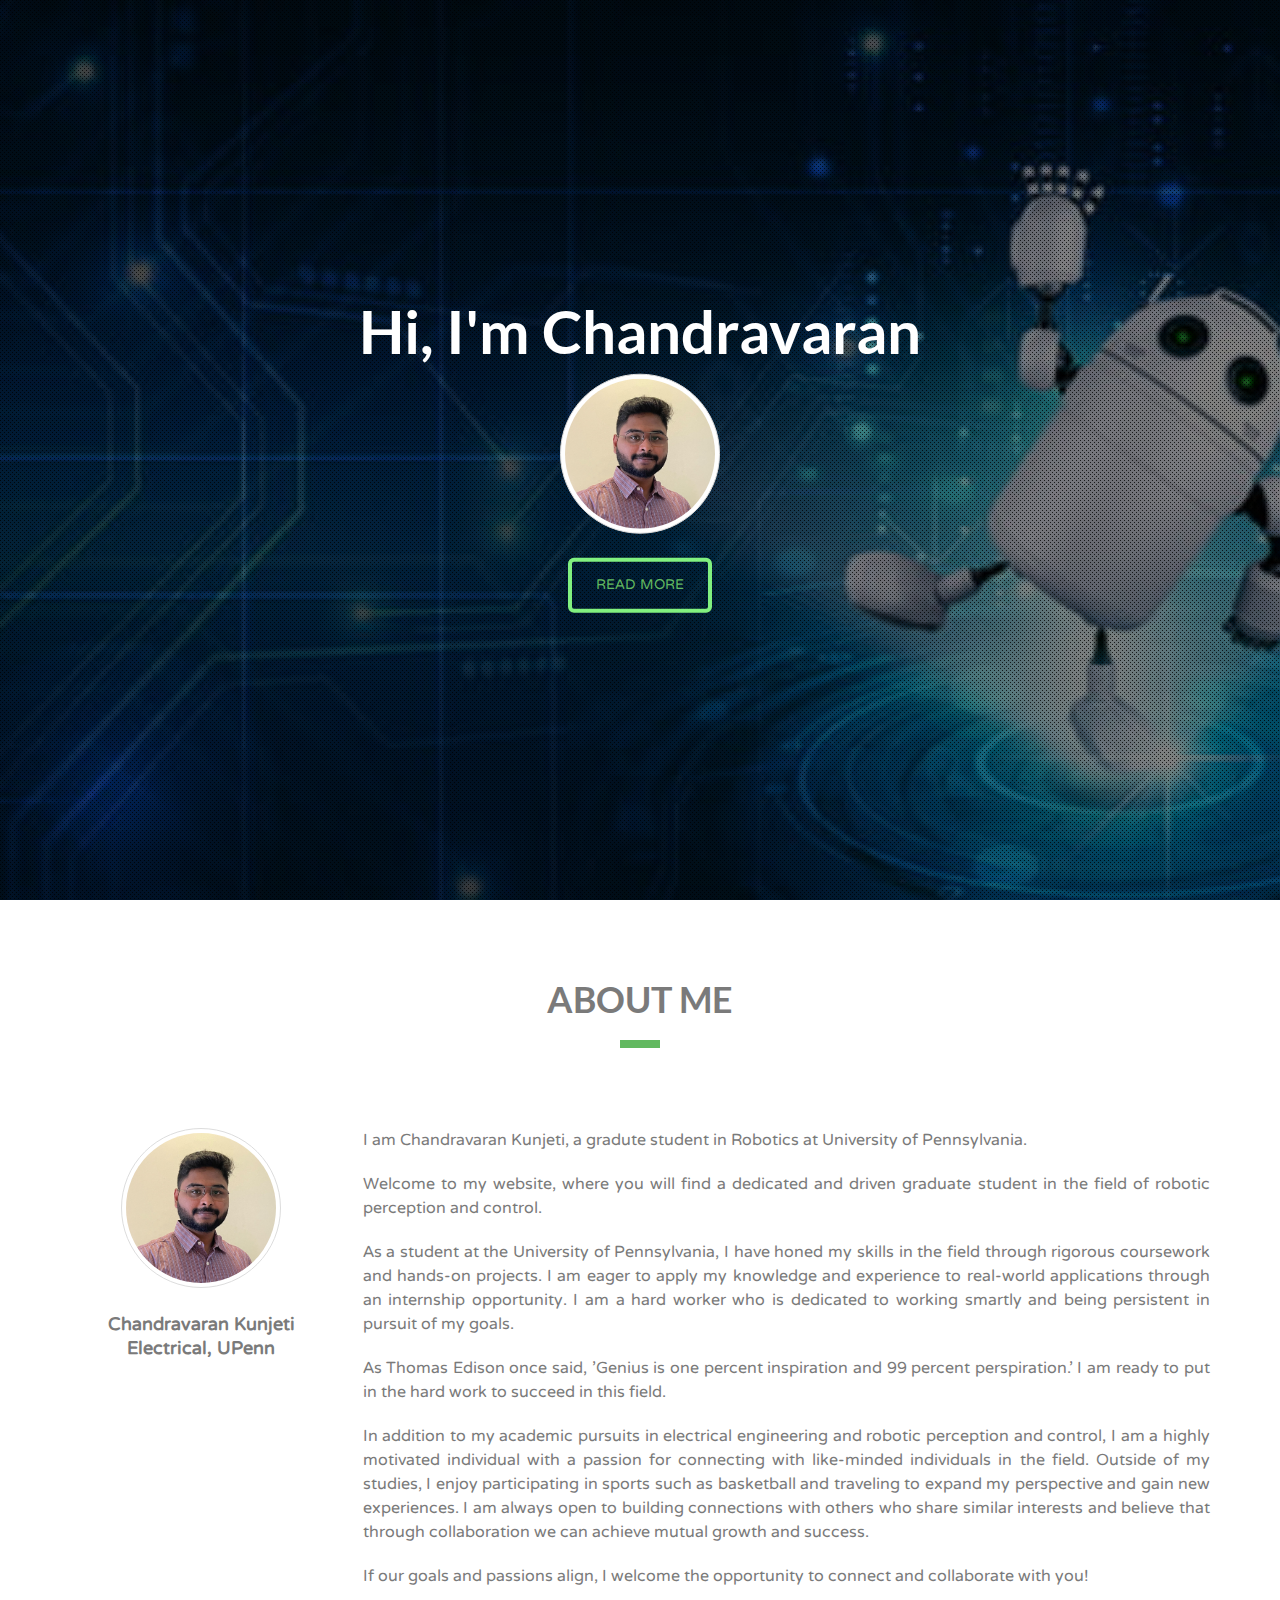
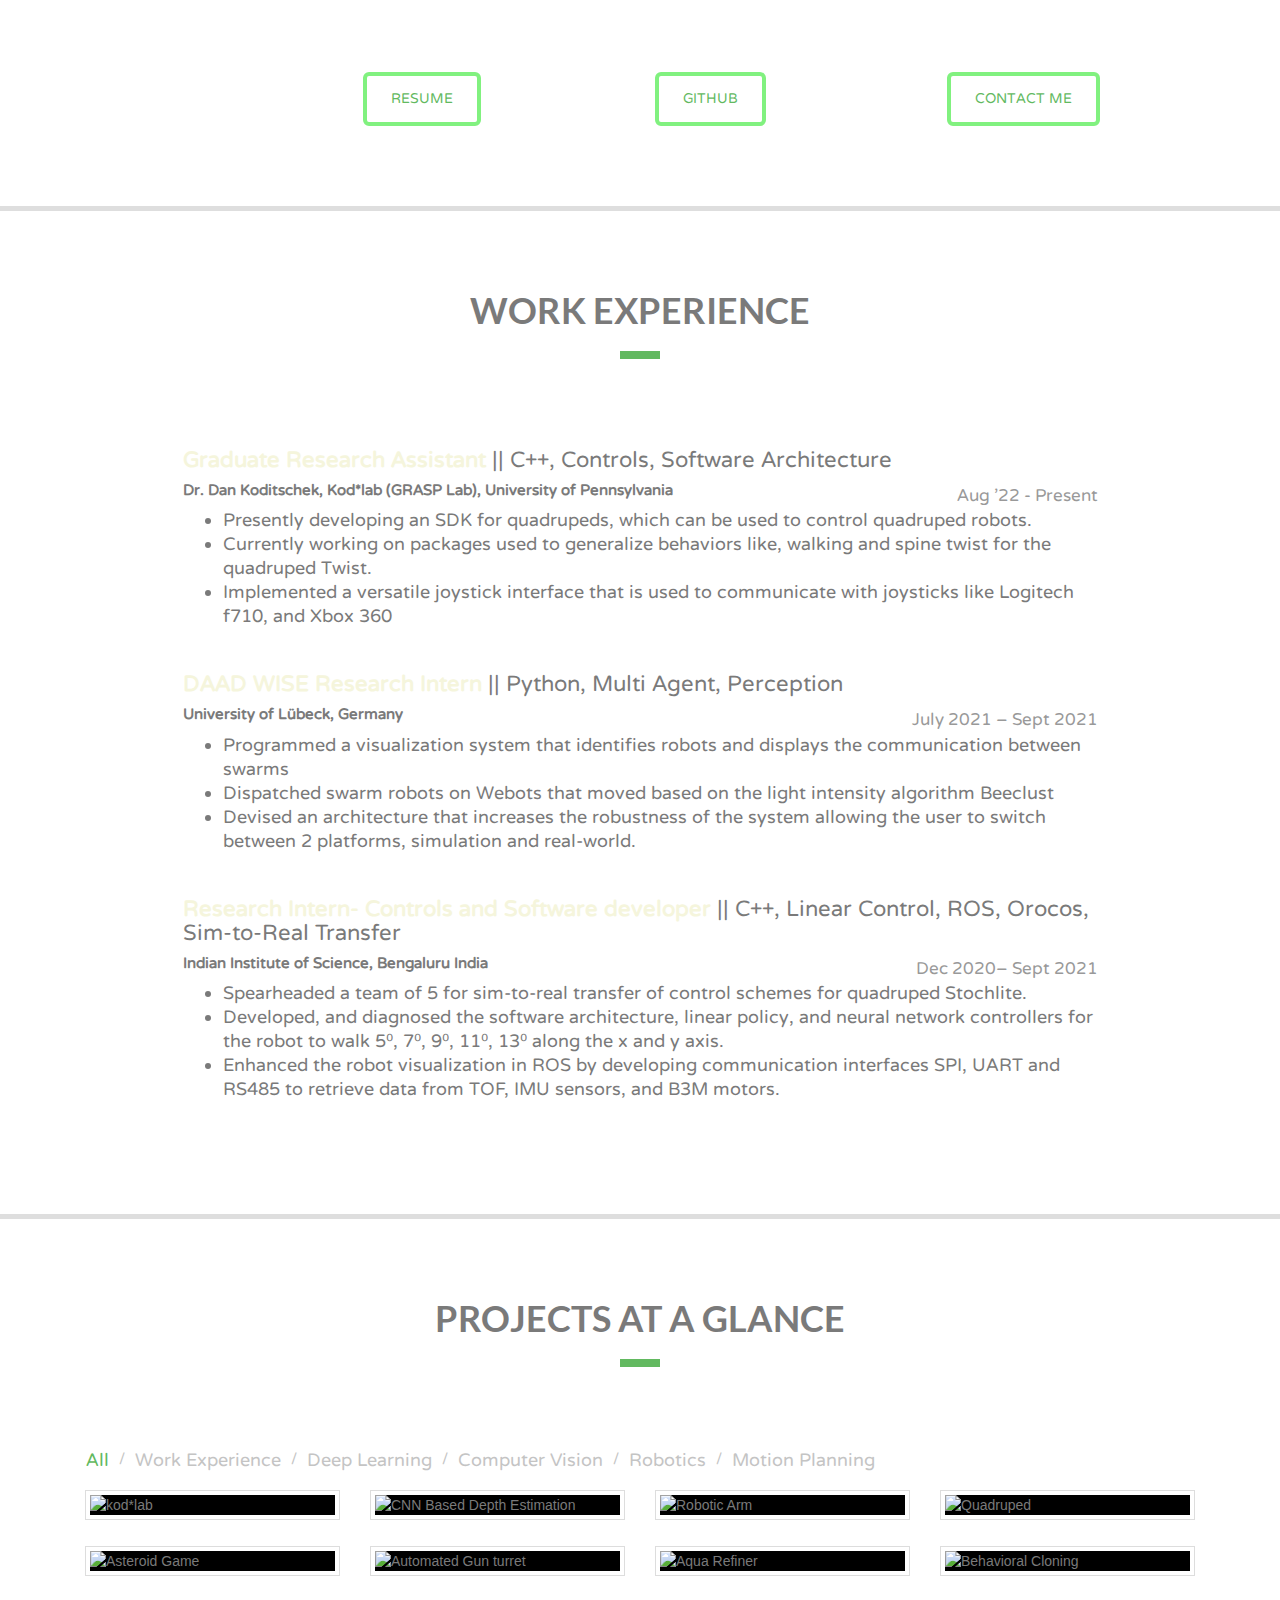
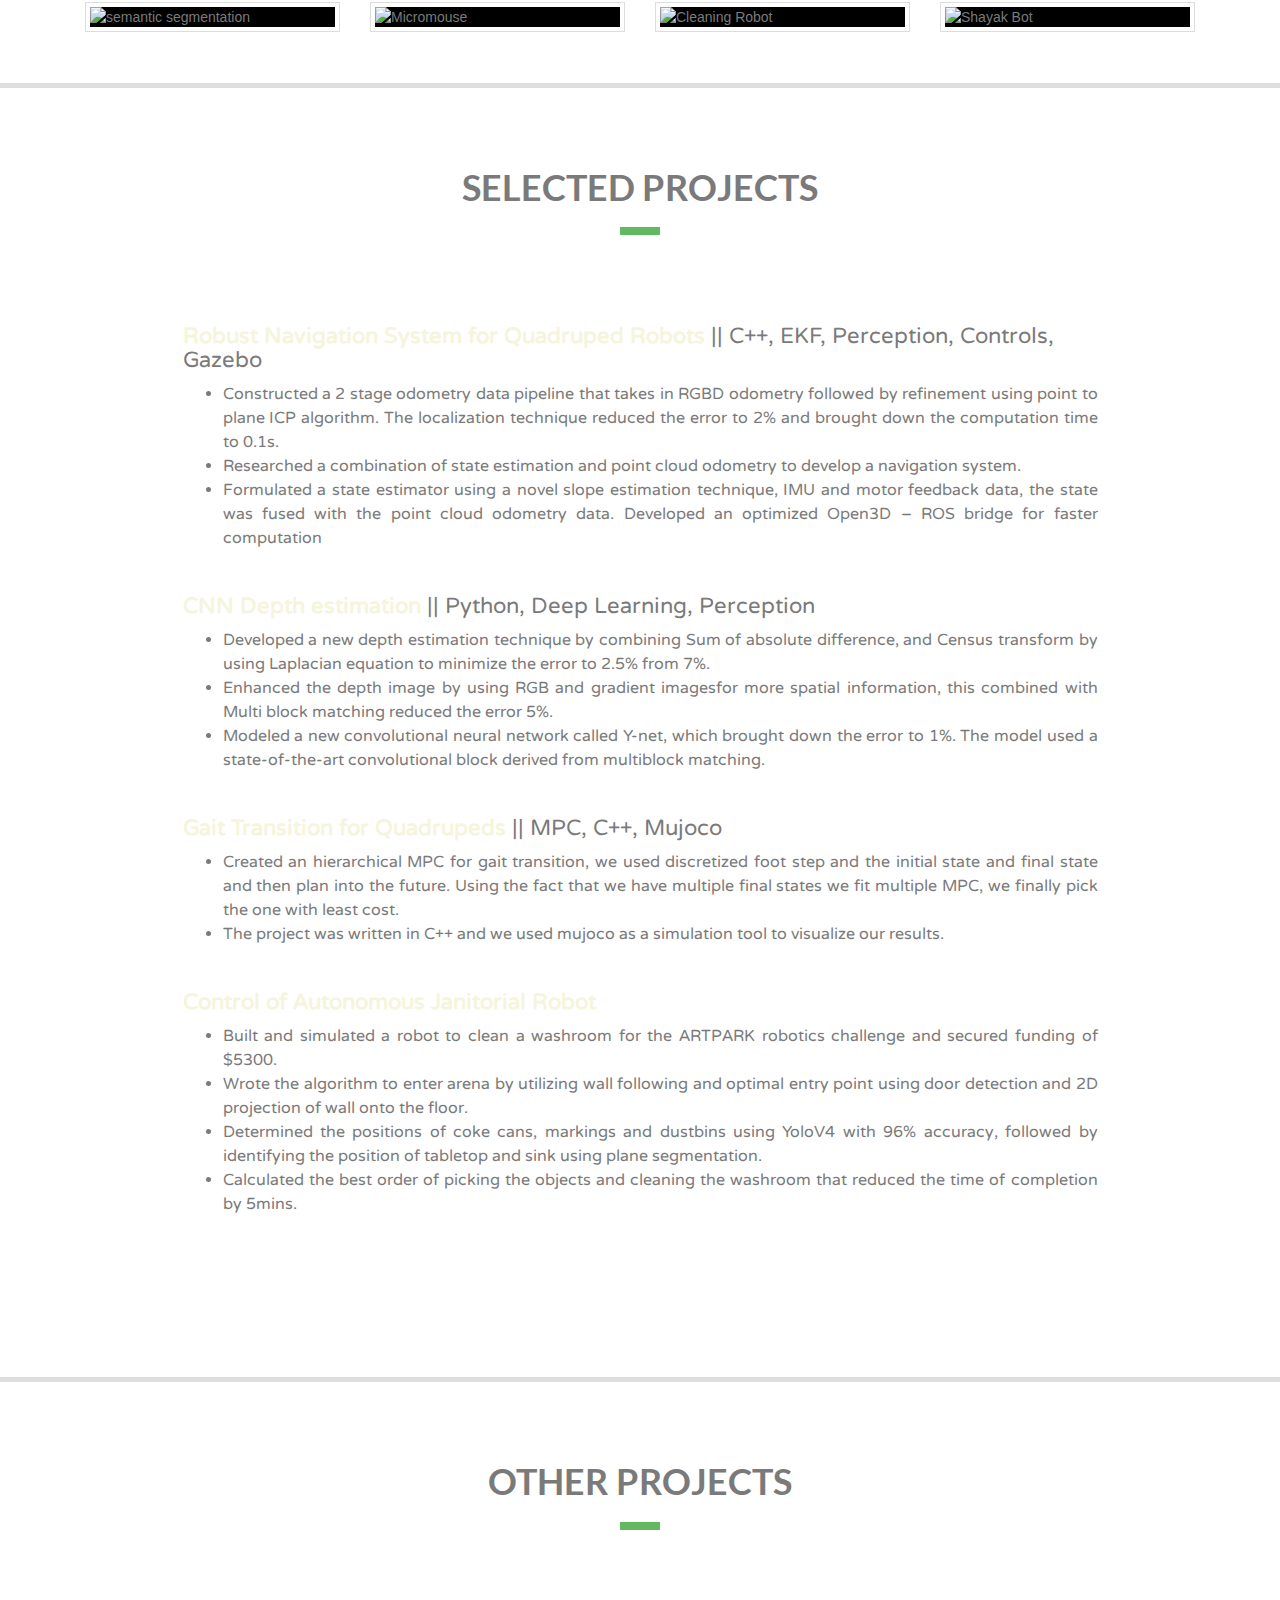
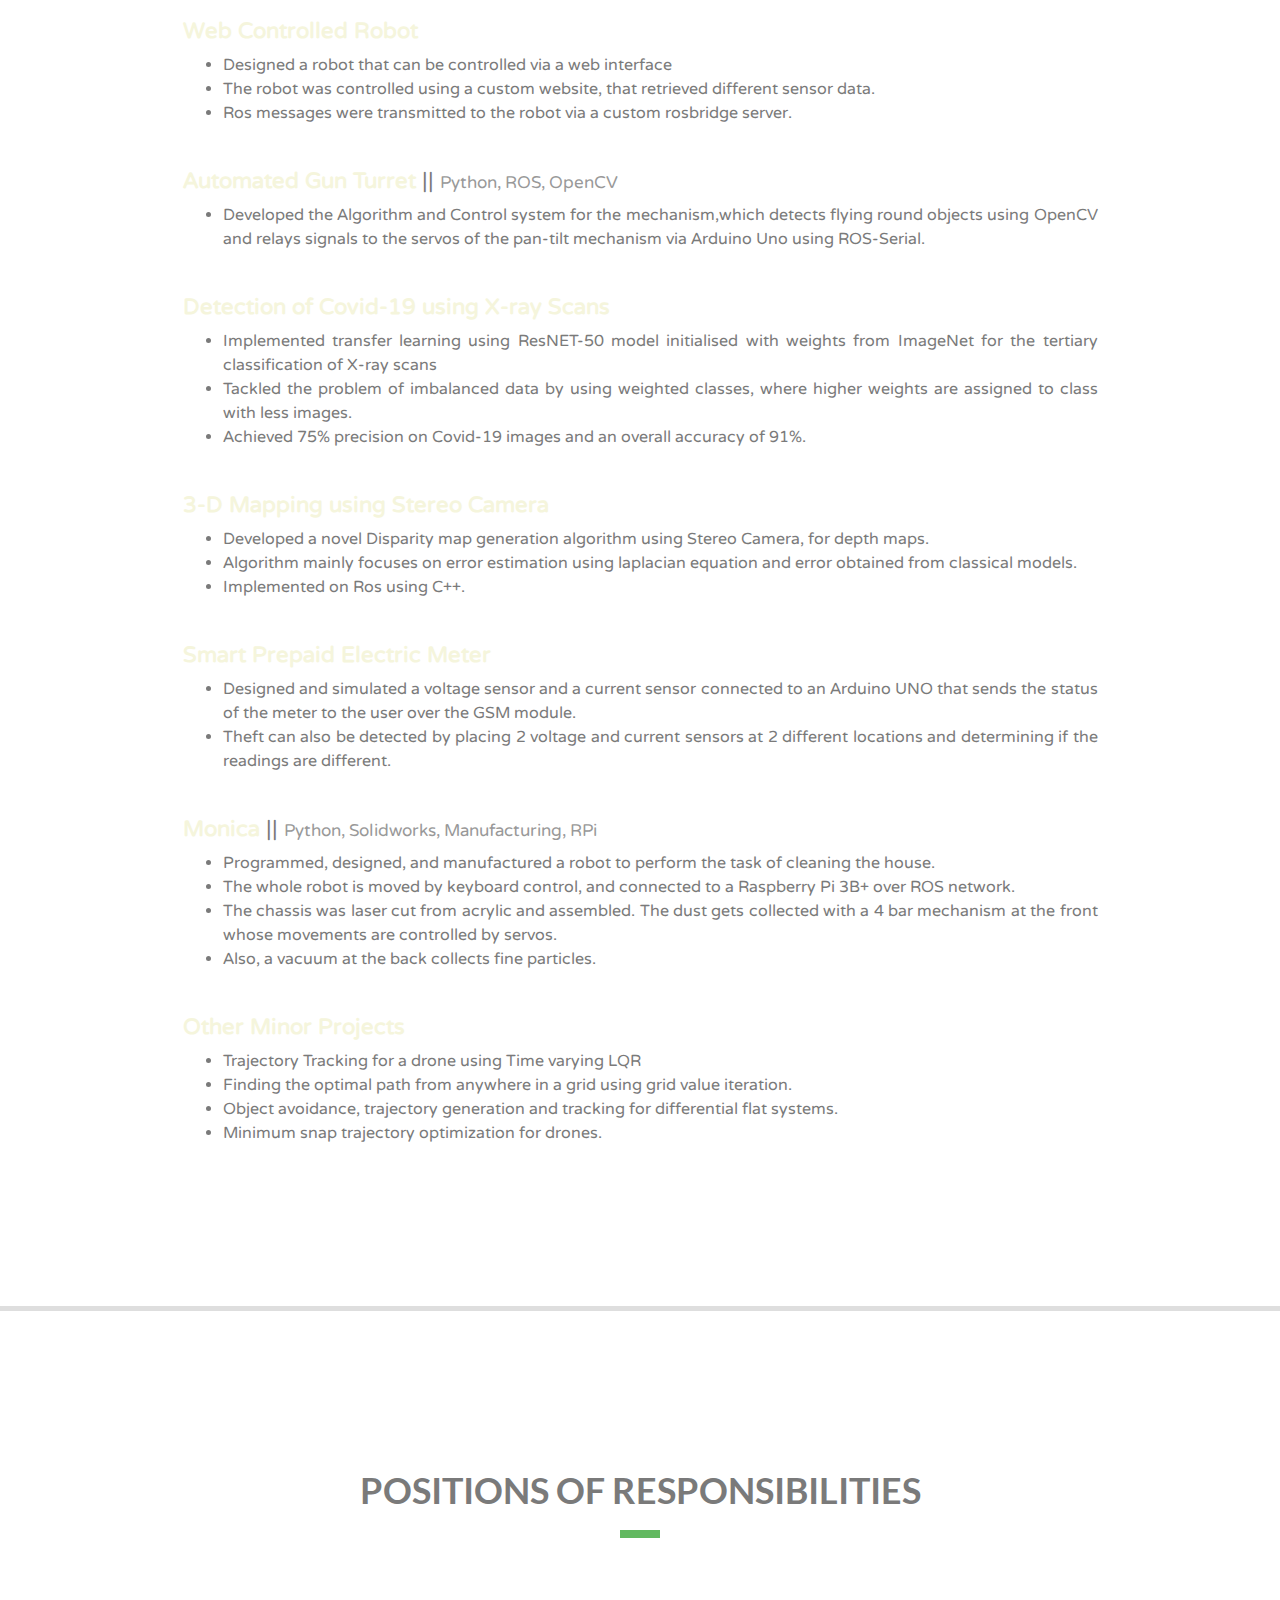
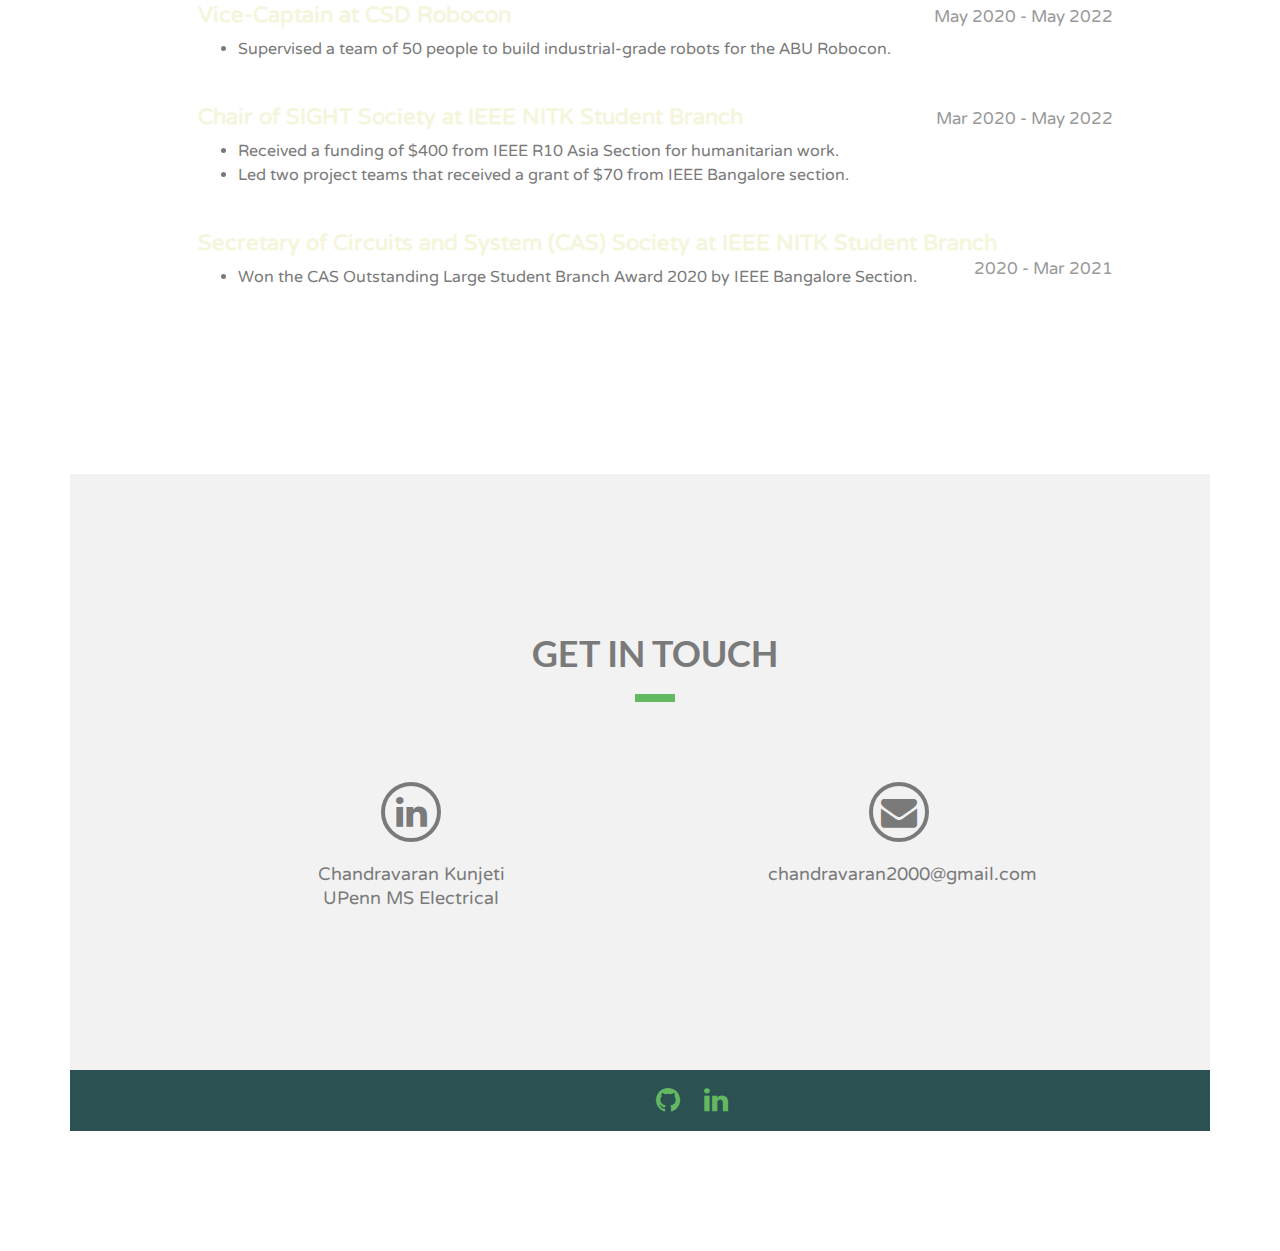
==== commit 6dd7e606: "fixed links" ====
--- a/index.html
+++ b/index.html
@@ -38,12 +38,12 @@
          <ul class="nav navbar-nav navbar-right">
            
             <li><a class="navbar-brand bg-primary" href="#about">Home</a></li>
-            <li><a href="#aboutMore" class="linear">About</a></li>
-            <li><a href="#Publications" class="linear">Work Experience</a></li>
+            <li><a href="#aboutMore" class=" btnAbout linear">About</a></li>
+            <li><a href="#Publications" class="btnAbout linear">Work Experience</a></li>
             <!-- <li><a href="#Internships" class="linear">Internships</a></li> -->
-            <li><a href="#Projects" class="linear">Projects</a></li>
-            <li><a href="#PORs" class="linear">Positions of Responsibilities</a></li>
-            <li><a href="#contact" class="linear">Contact</a></li>
+            <li><a href="#Projects" class="btnAbout linear">Projects</a></li>
+            <li><a href="#PORs" class="btnAbout linear">Positions of Responsibilities</a></li>
+            <li><a href="#contact" class="btnAbout linear">Contact</a></li>
           </ul>
         
          
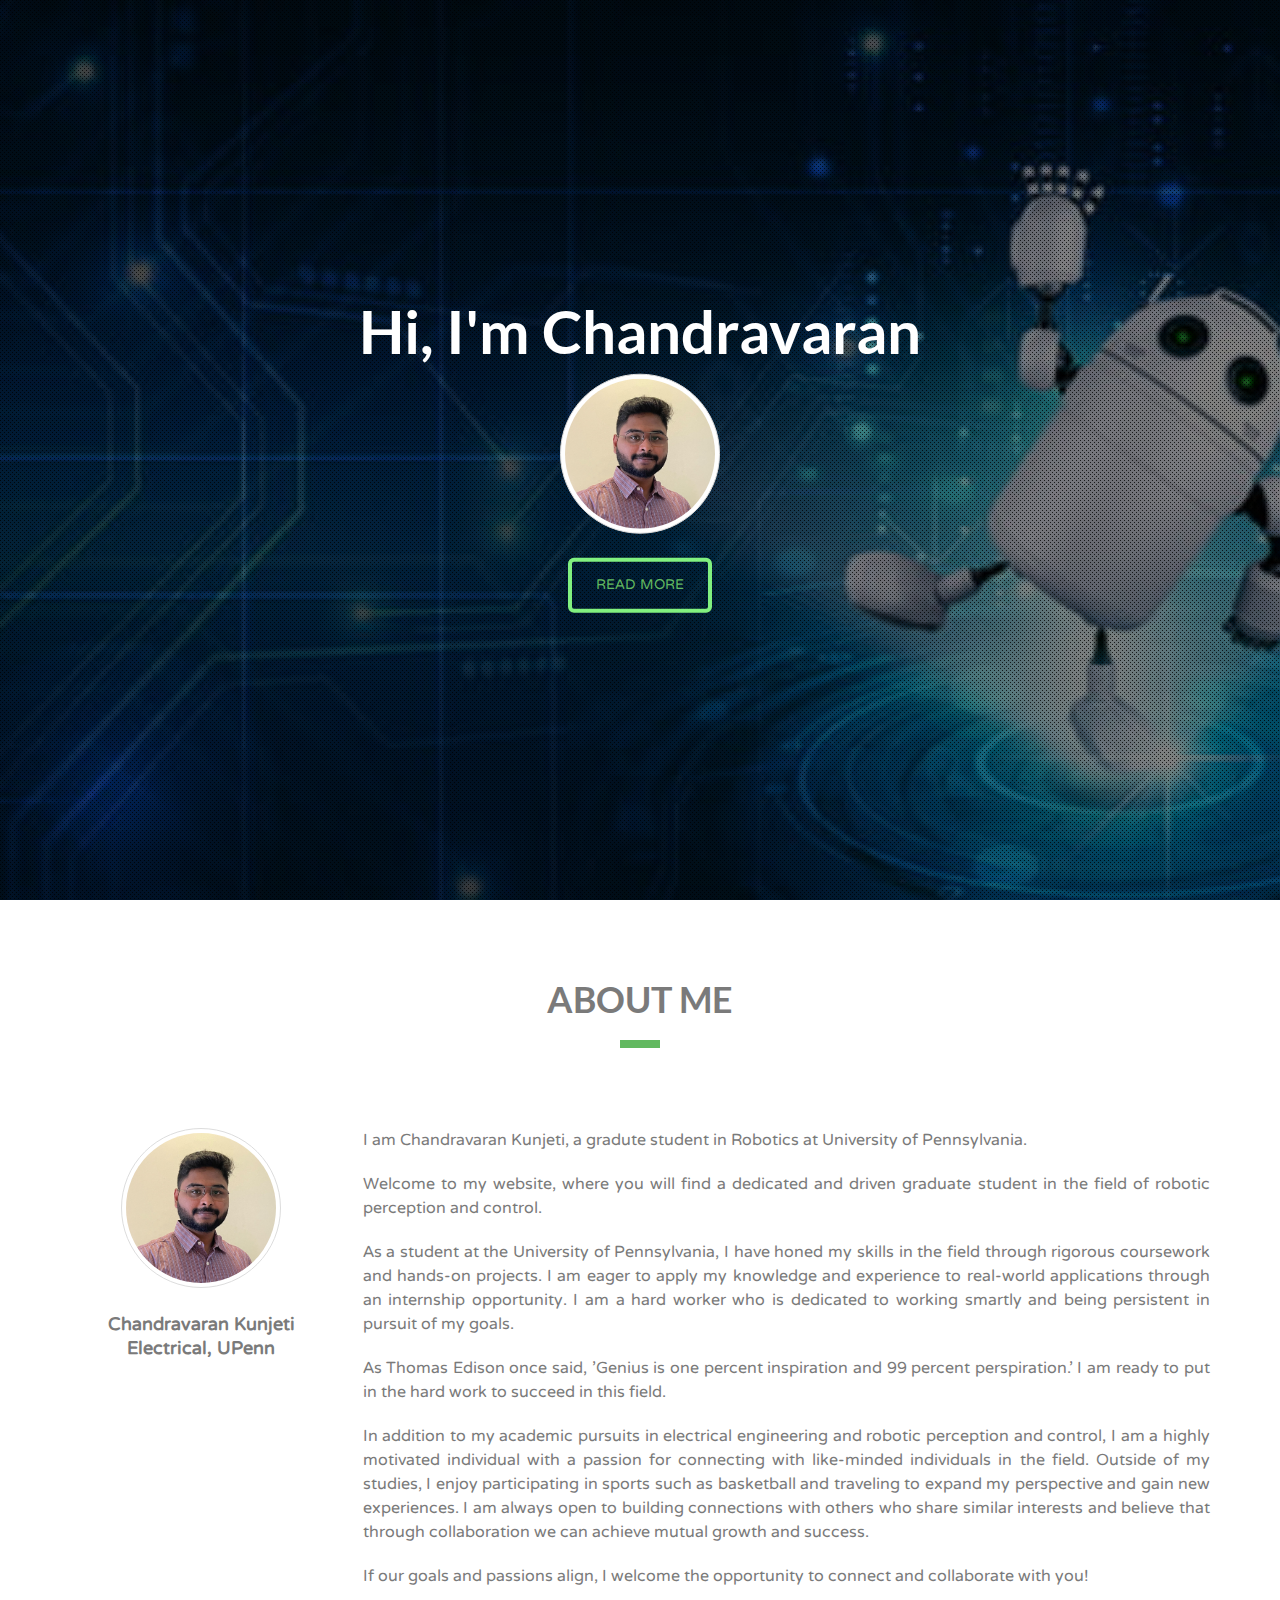
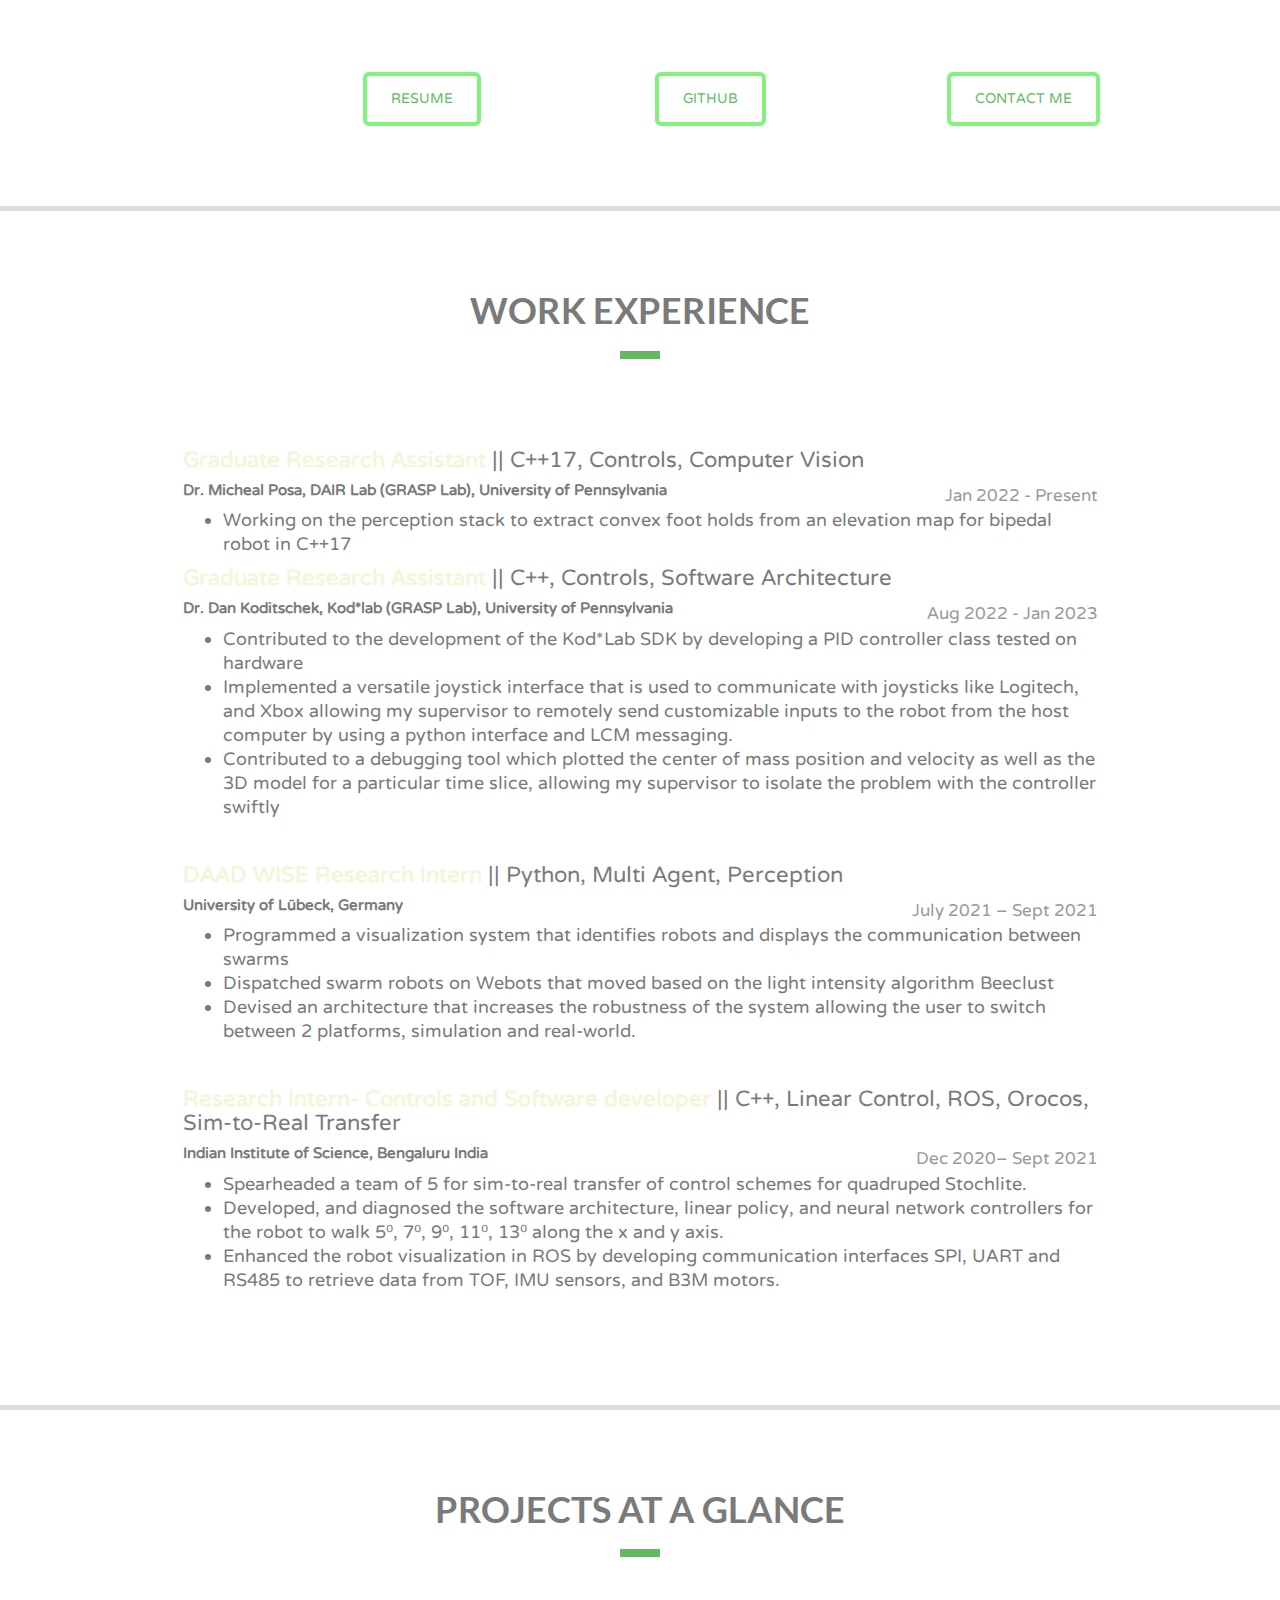
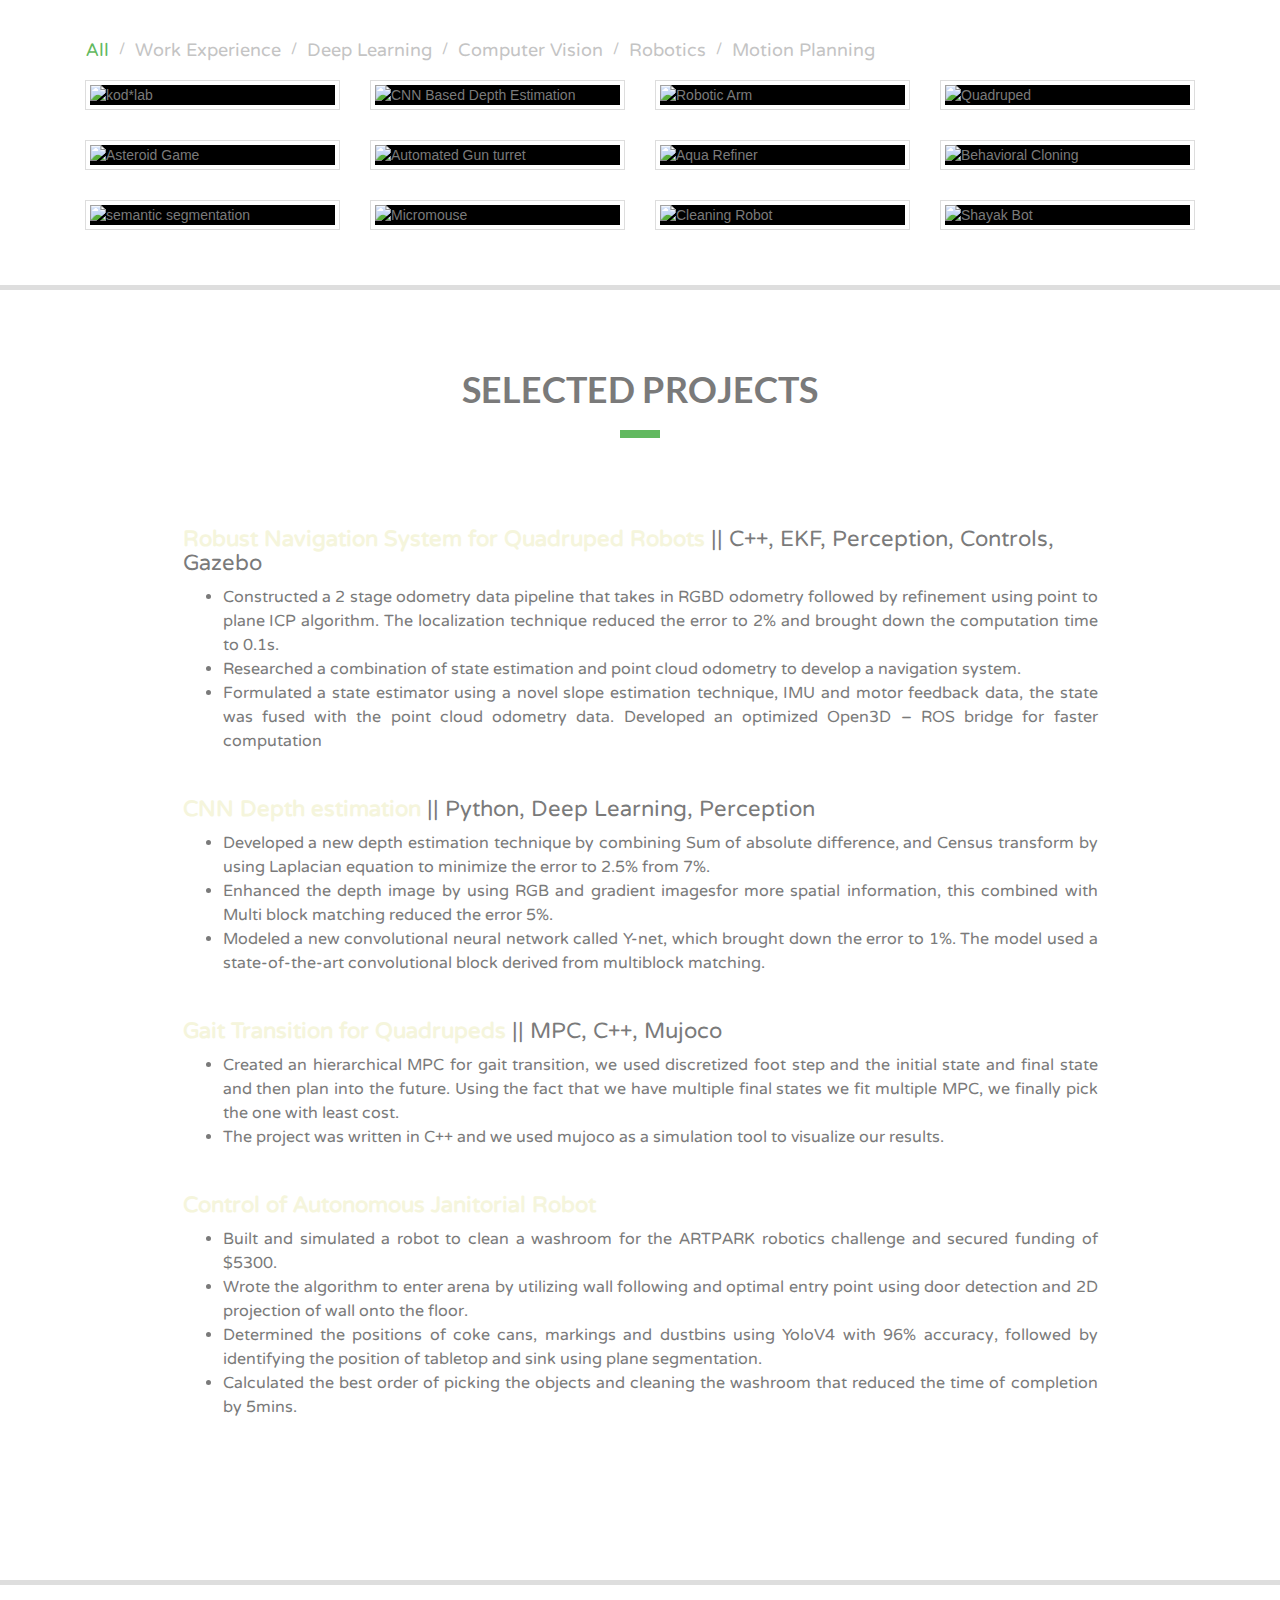
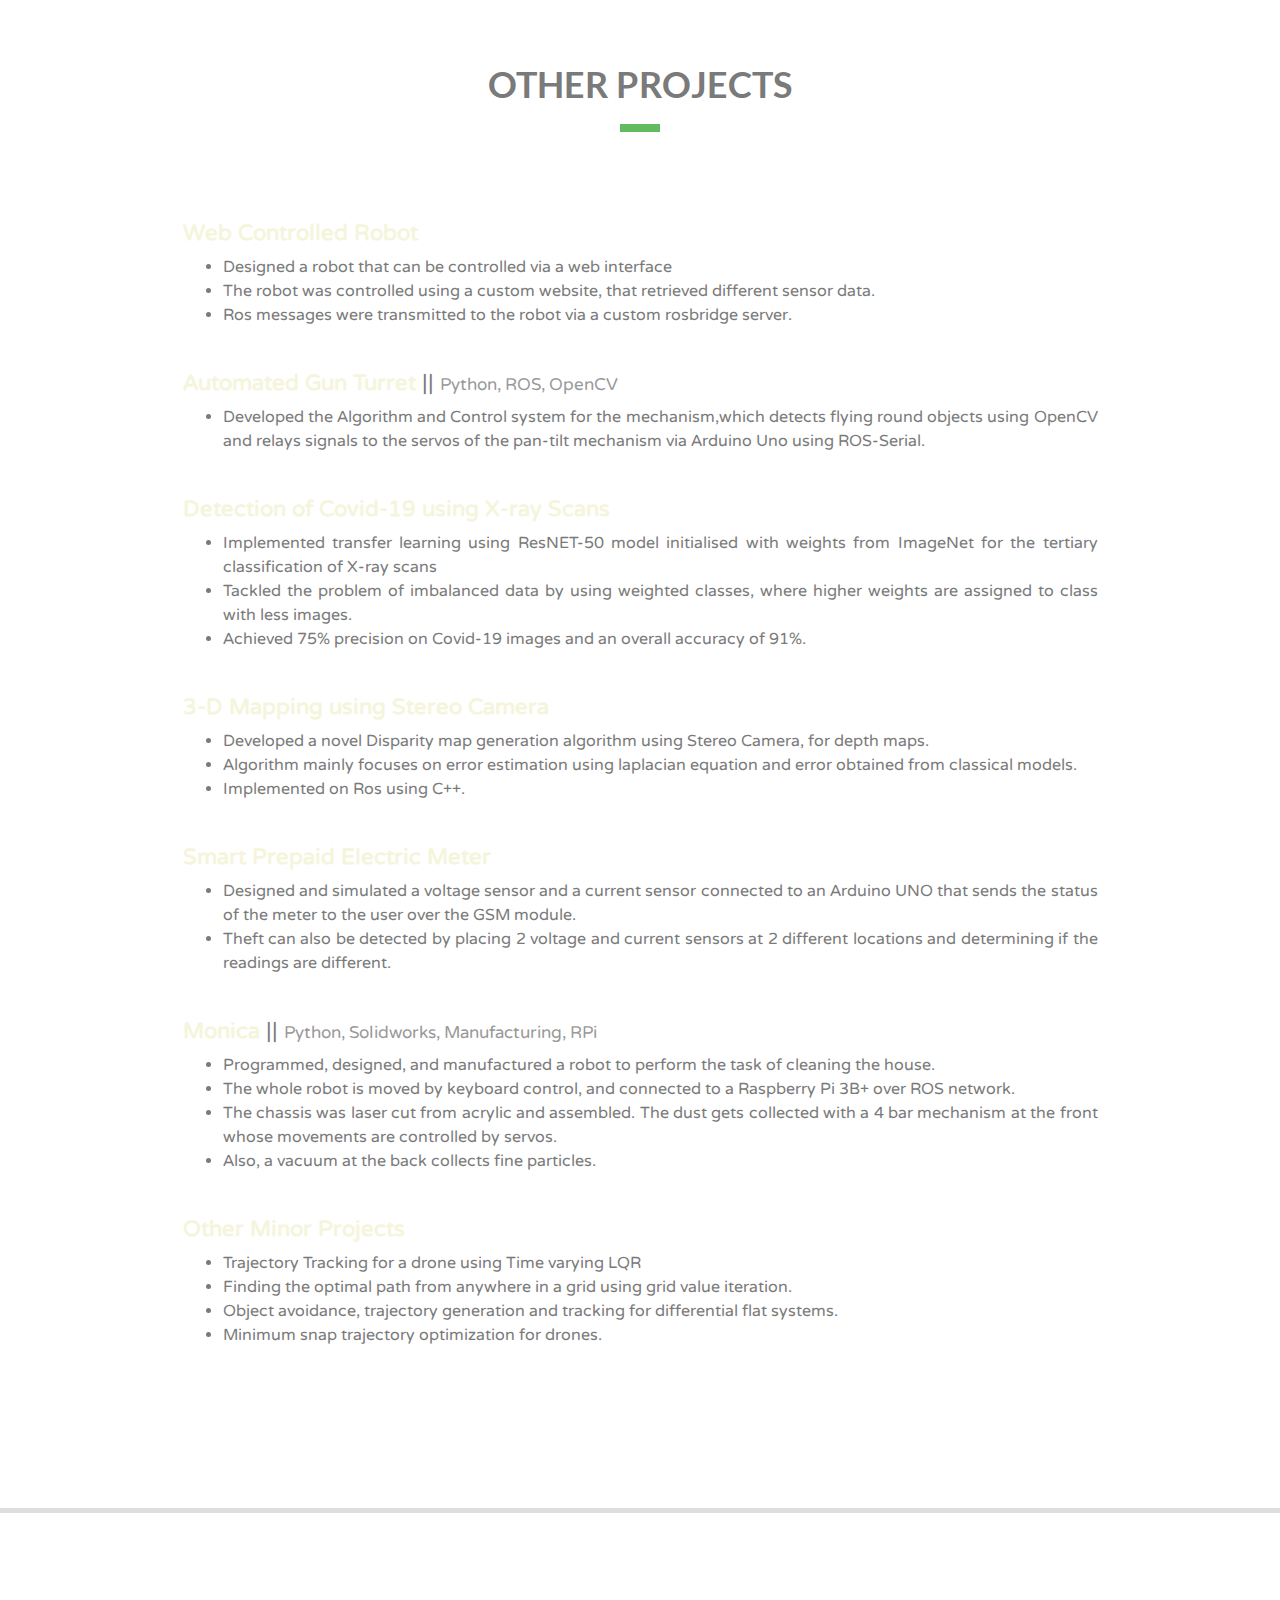
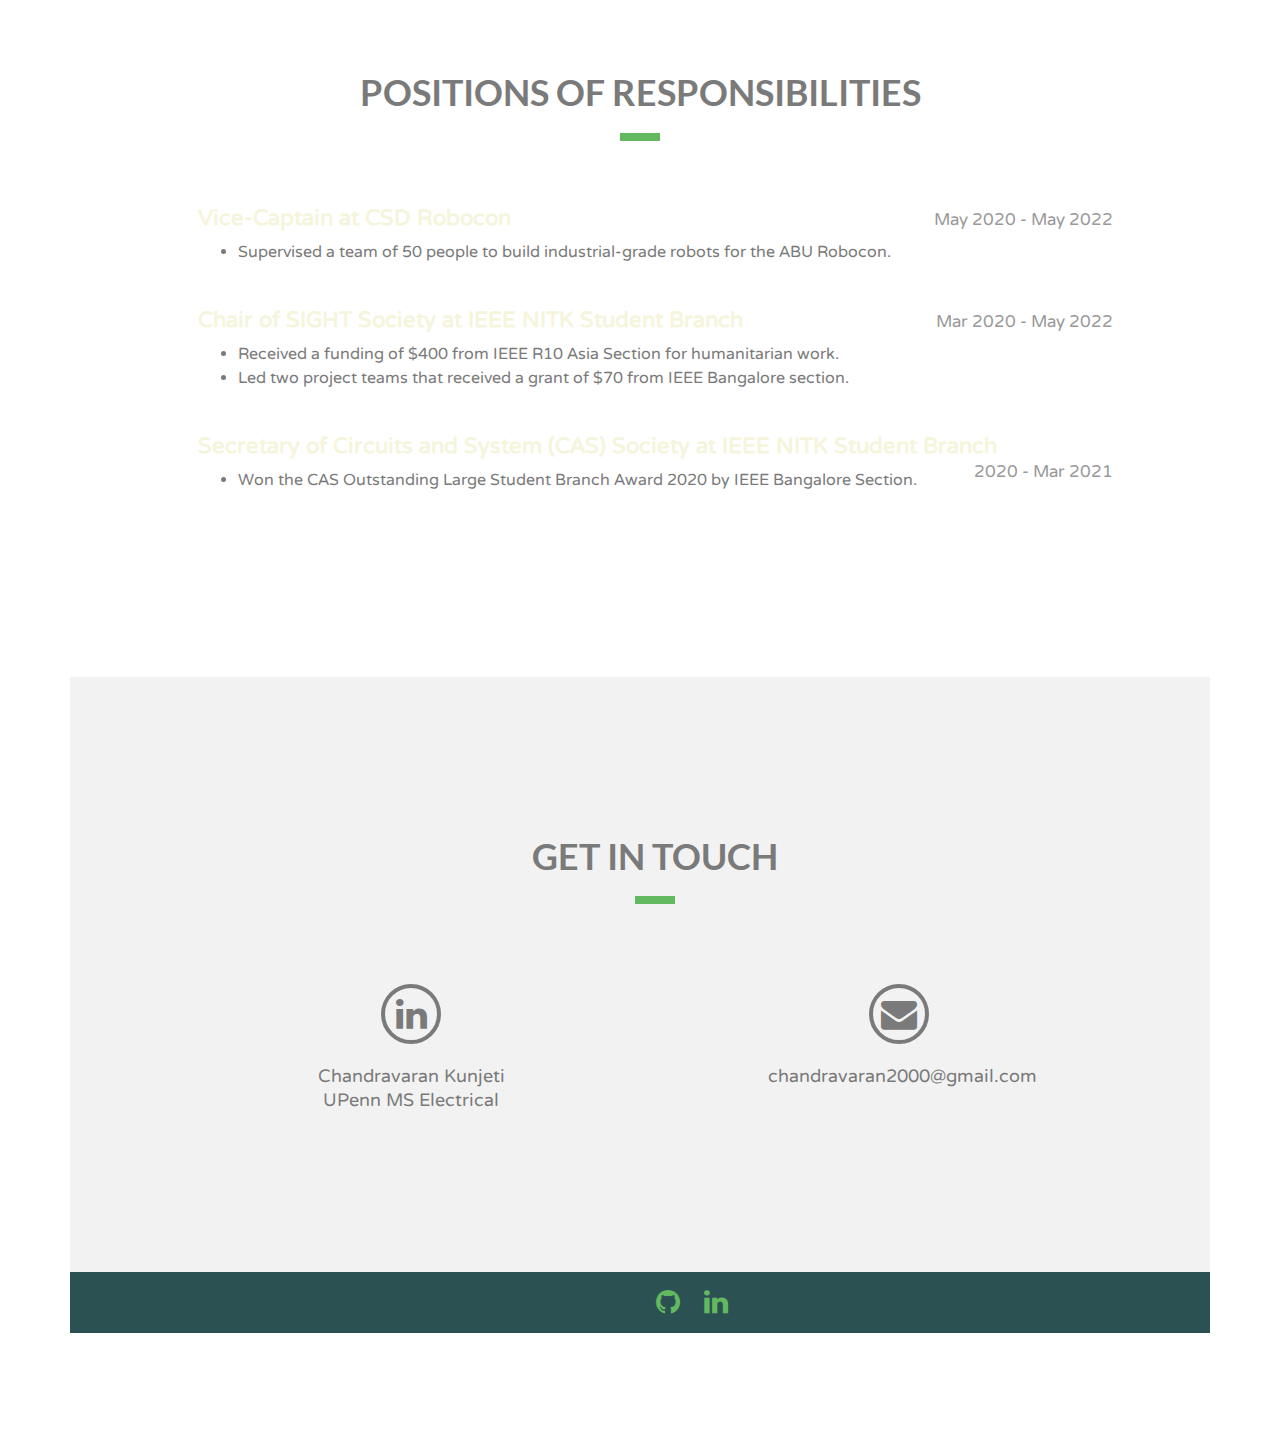
==== commit ea06b883: "edits to the idex.html" ====
--- a/index.html
+++ b/index.html
@@ -10,7 +10,8 @@
     
     <title>Chandravaran - My Home Page</title>
 
-
+    <link href="css/bootstrap.min.css" rel="stylesheet">
+    <link rel="icon" type="image/jpeg" href="img/Chandravaran_Kunjeti_crop.jpg">        
         <!--[if lt IE 9]>
         <script src="http://html5shiv.googlecode.com/svn/trunk/html5.js"></script>
         <![endif]-->
@@ -202,20 +203,38 @@
             <div class="col-md-10  col-md-offset-1">
               <div class="panel-body">
                 <h4>
+                    <!-- <strong><a href="projects.html#adascan">Research Assistant- PAL Group</a></strong> | Reinforcement Learning, Computer Vision, ROS -->
+                    <strong> <a href="https://dair.seas.upenn.edu/">Graduate Research Assistant</a></strong> || C++17, Controls, Computer Vision
+                    <!-- <div class="right"> <small> Aug '21 - Jun '22 </div> -->
+                    </h4>
+                    <div class="text-left"> 
+                      <h6> <strong> Dr. Micheal Posa, DAIR Lab (GRASP Lab), University of Pennsylvania </strong> 
+                        <div class="right"> <small> Jan 2022 - Present </small></div>
+                        </h6> 
+                    </div>
+                    <UL>
+                      <LI>  Working on the perception stack to extract convex foot holds from an elevation map for bipedal robot in C++17
+                    </UL>
+                <h4>
                   <!-- <strong><a href="projects.html#adascan">Research Assistant- PAL Group</a></strong> | Reinforcement Learning, Computer Vision, ROS -->
                   <strong> <a href="https://kodlab.seas.upenn.edu/">Graduate Research Assistant</a></strong> || C++, Controls, Software Architecture
                   <!-- <div class="right"> <small> Aug '21 - Jun '22 </div> -->
                   </h4>
                   <div class="text-left"> 
                     <h6> <strong> Dr. Dan Koditschek, Kod*lab (GRASP Lab), University of Pennsylvania </strong> 
-                      <div class="right"> <small> Aug '22 - Present </small></div>
+                      <div class="right"> <small> Aug 2022 - Jan 2023 </small></div>
                       </h6> 
                   </div>
                   <UL>
-                    <LI>  Presently developing an SDK for quadrupeds, which can be used to control quadruped robots.
-                      <LI>  Currently working on packages used to generalize behaviors like, walking and spine twist for the quadruped Twist.
-                        <LI>   Implemented a versatile joystick interface that is used to communicate with joysticks like Logitech f710, and Xbox 360
-                  </UL>  
+                    <LI>  Contributed to the development of the Kod*Lab SDK by developing a PID controller class tested on hardware
+                      <LI>  Implemented a versatile joystick interface that is used to communicate with joysticks like Logitech, and Xbox
+                        allowing my supervisor to remotely send customizable inputs to the robot from the host computer by using a python 
+                        interface and LCM messaging.
+                        <LI> Contributed to a debugging tool which plotted the center of mass position and velocity as well as the 3D model for a 
+                            particular time slice, allowing my supervisor to isolate the problem with the controller swiftly
+                            
+                  </UL>
+
                   <br>
                   <h4>
                   <strong><a href="">DAAD WISE Research Intern </a></strong> || Python, Multi Agent, Perception
@@ -927,8 +946,7 @@
     </footer>
     <!-- /Footer -->
     <!-- Bootstrap core CSS -->
-    <link href="css/bootstrap.min.css" rel="stylesheet">
-    <link rel="icon" type="image/jpeg" href="img/Chandravaran_Kunjeti_crop.jpg">
+
     <!-- Add custom CSS here -->
     
     <link href="css/style.css" rel="stylesheet">
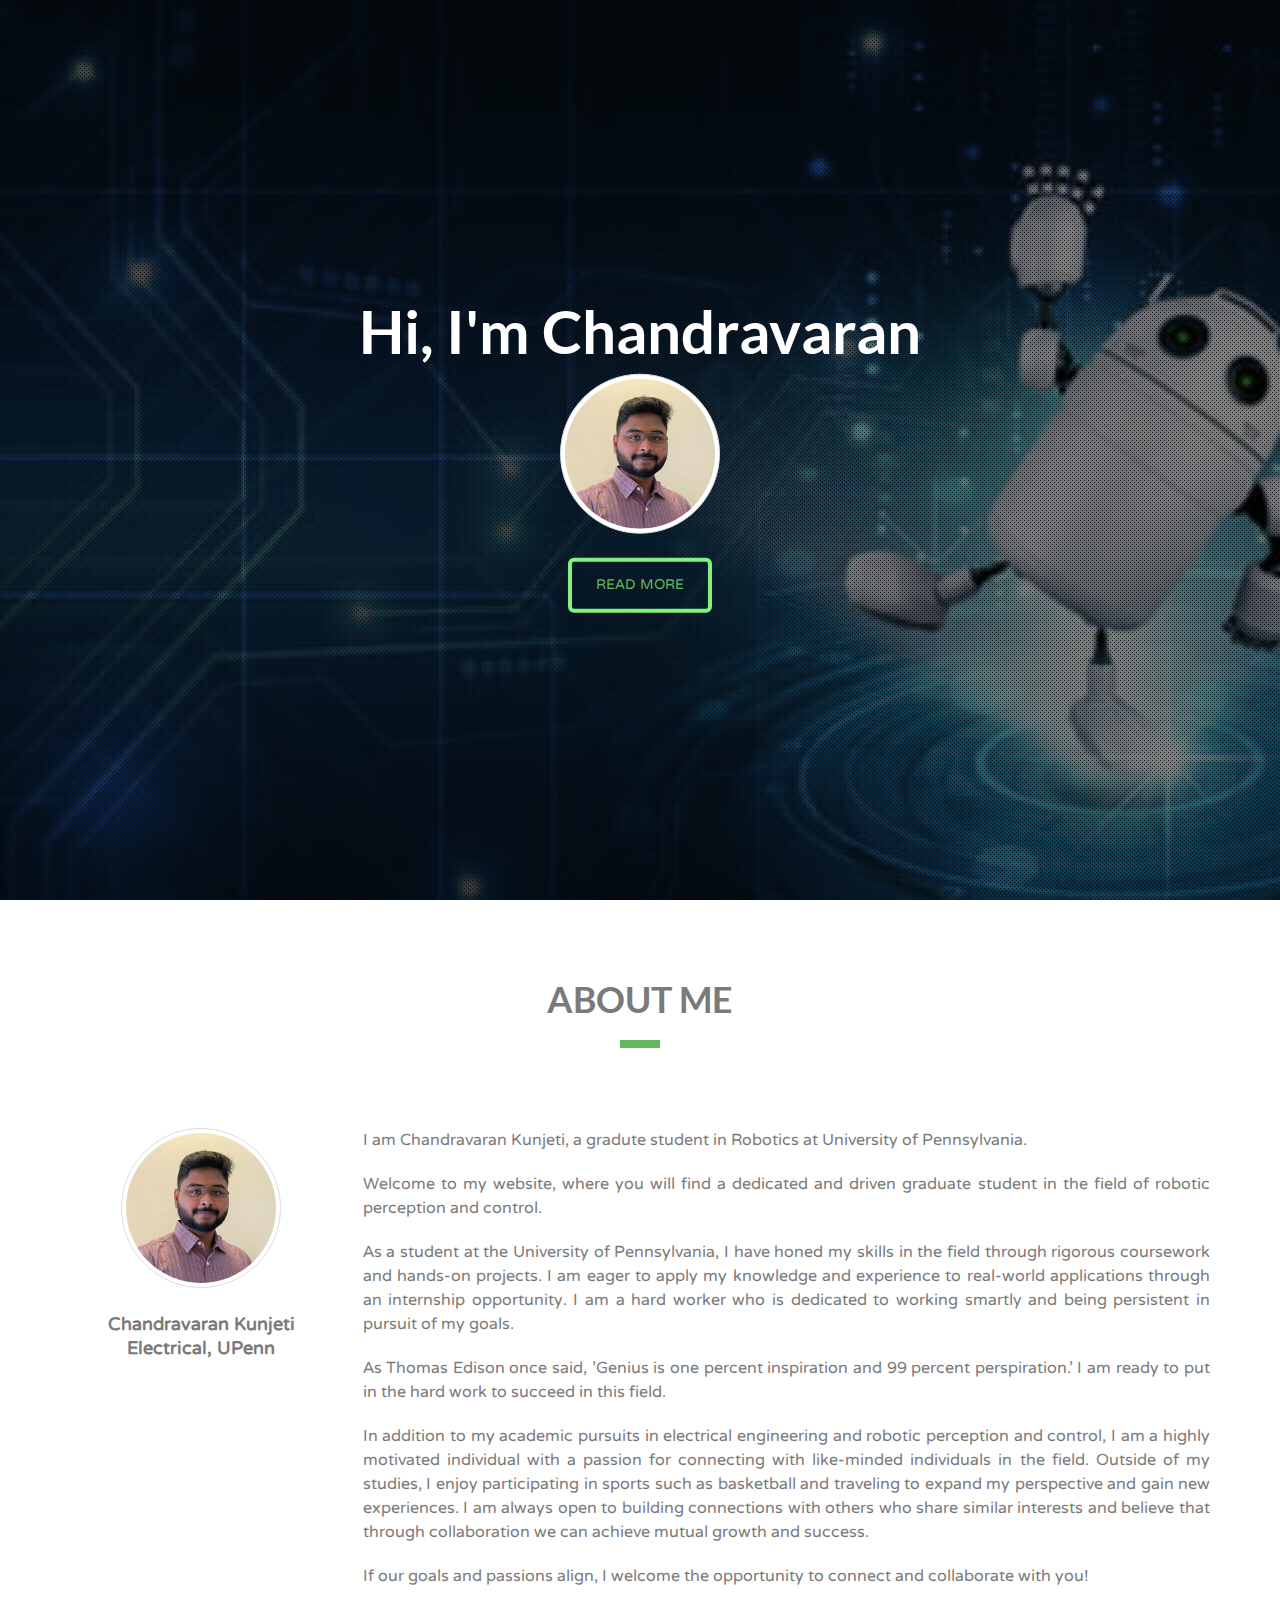
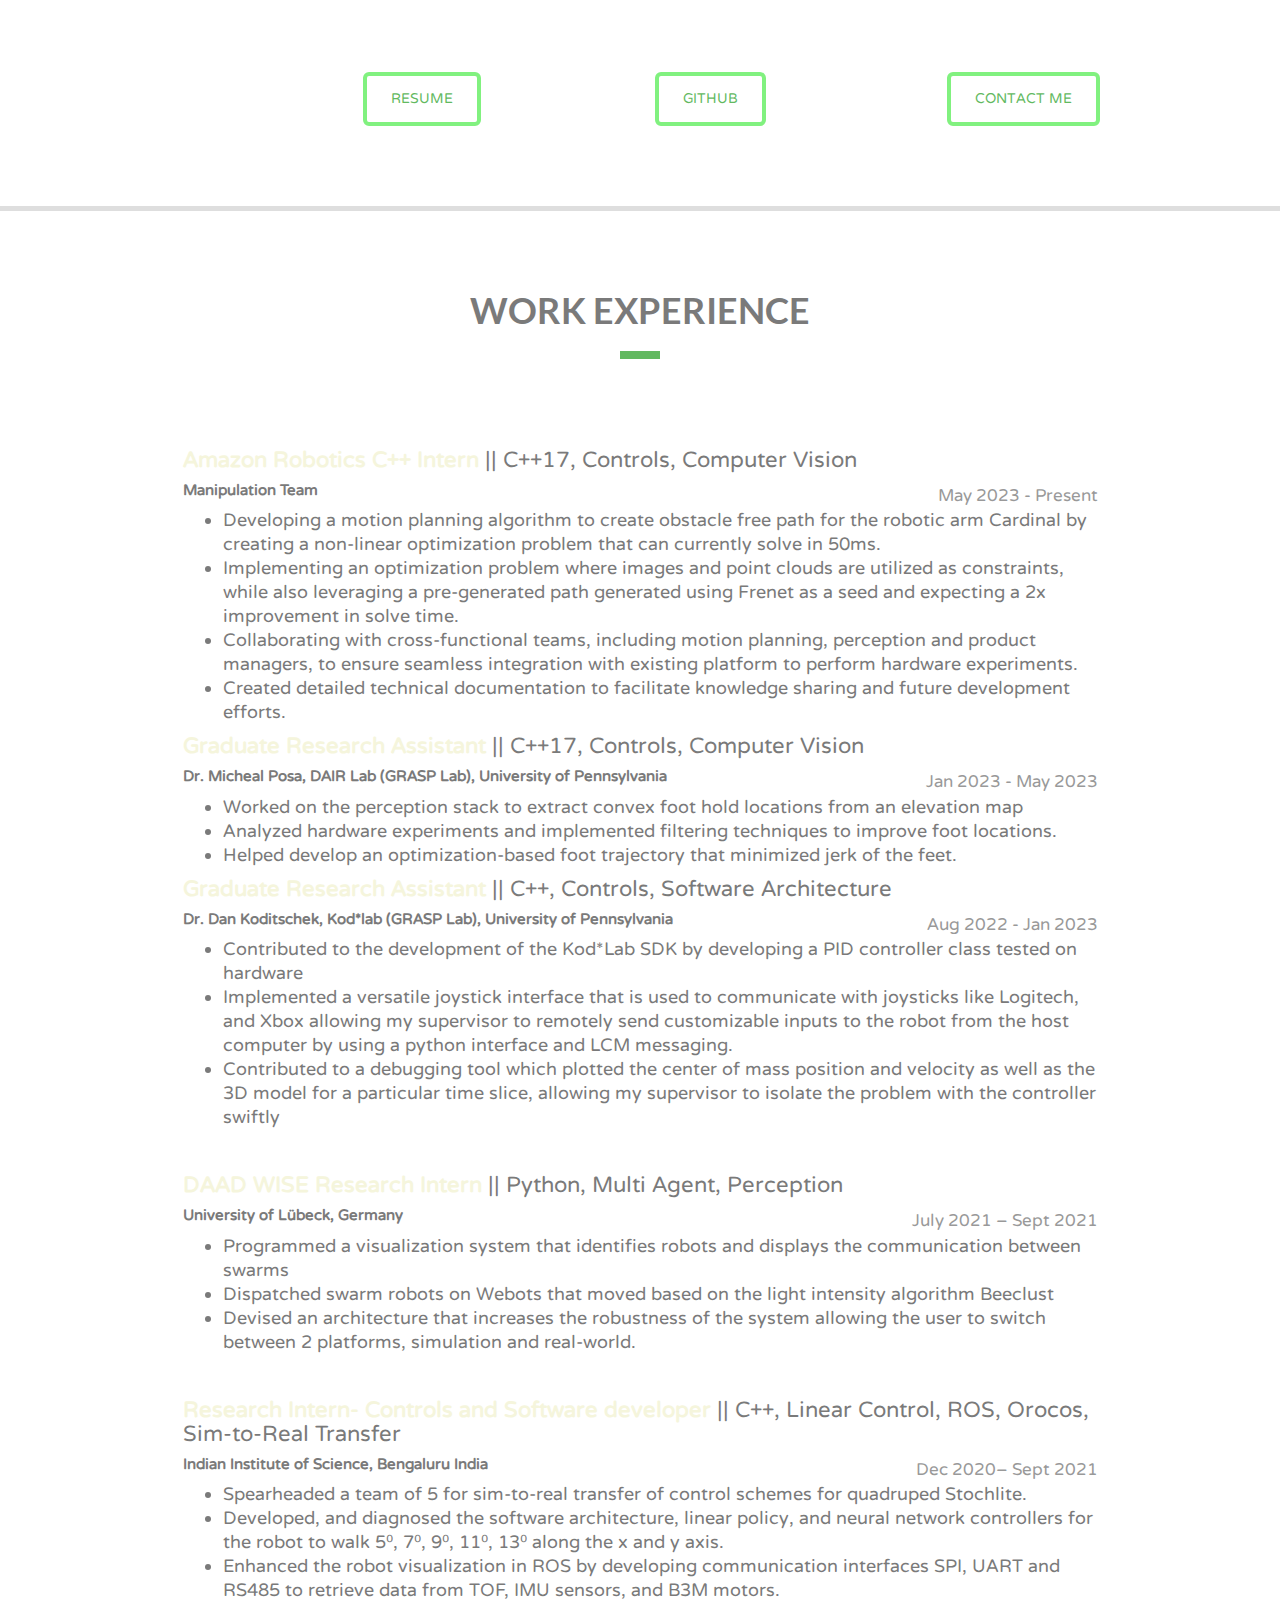
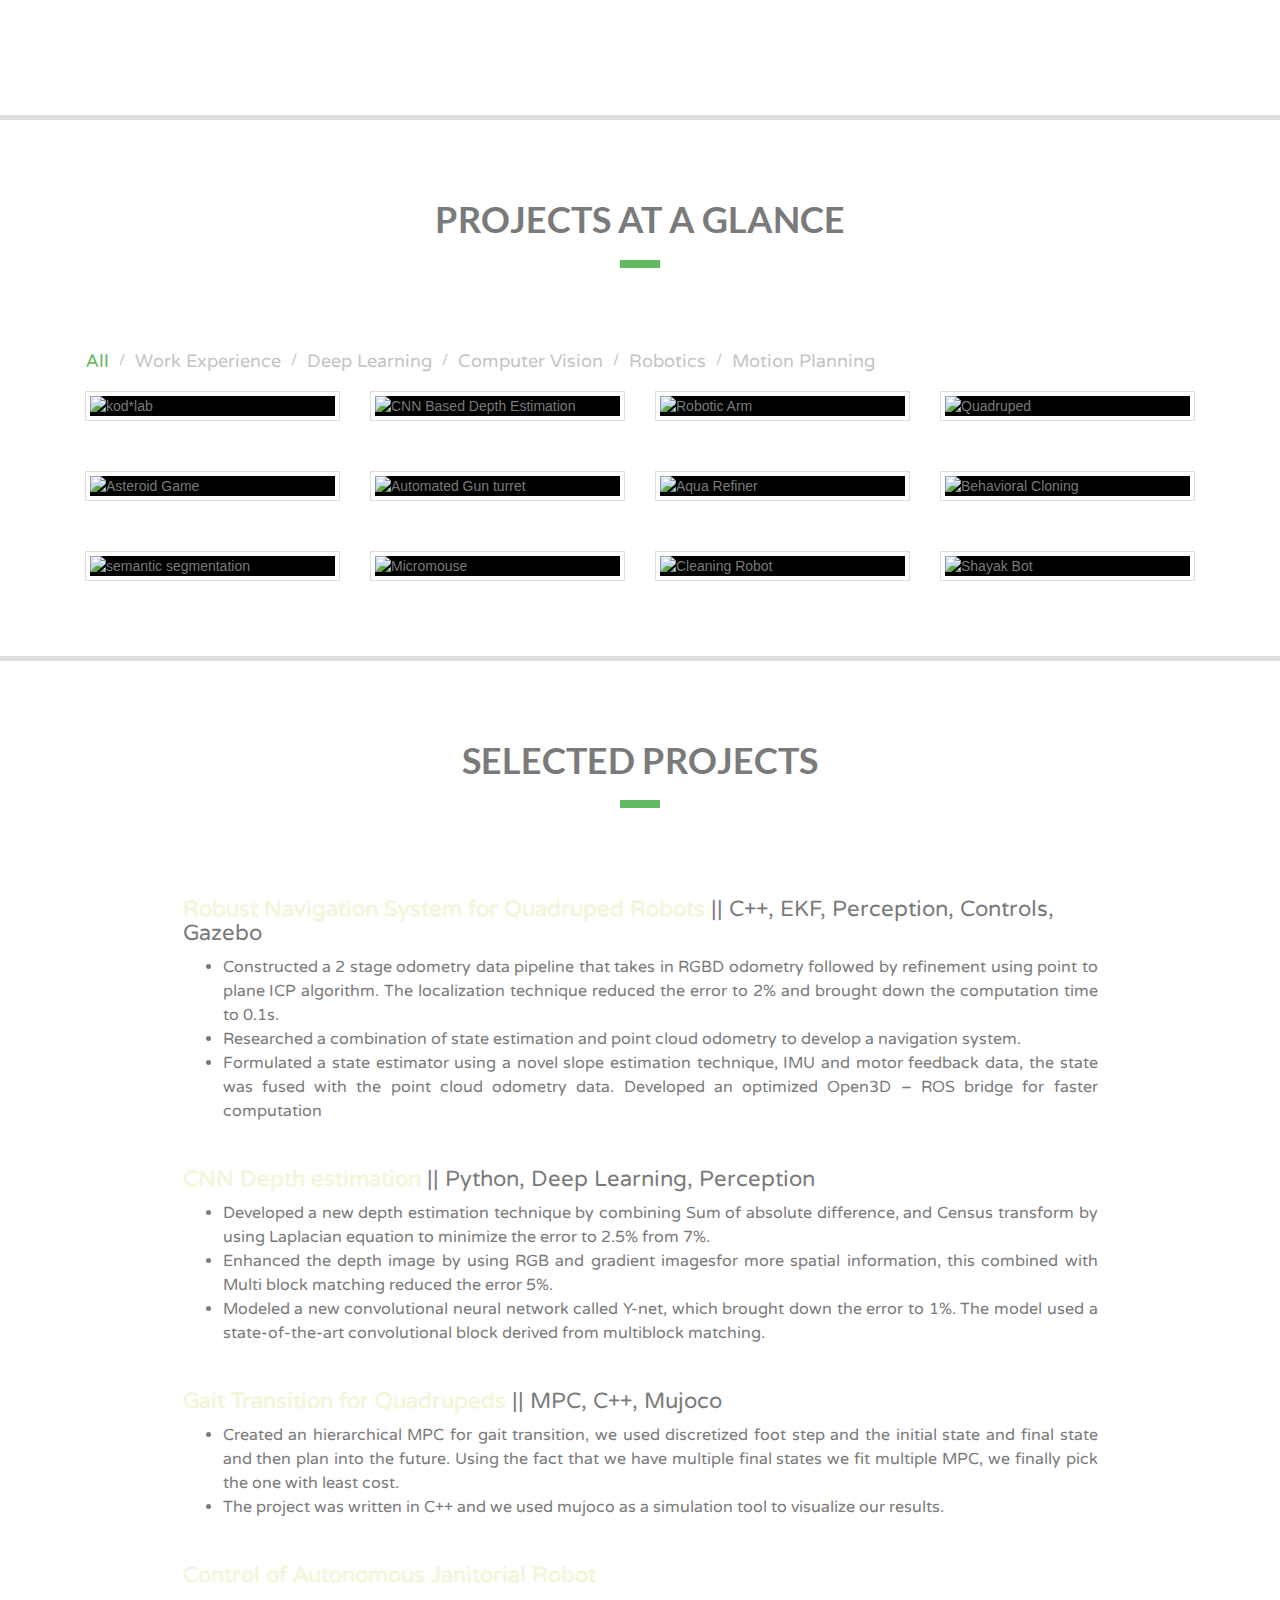
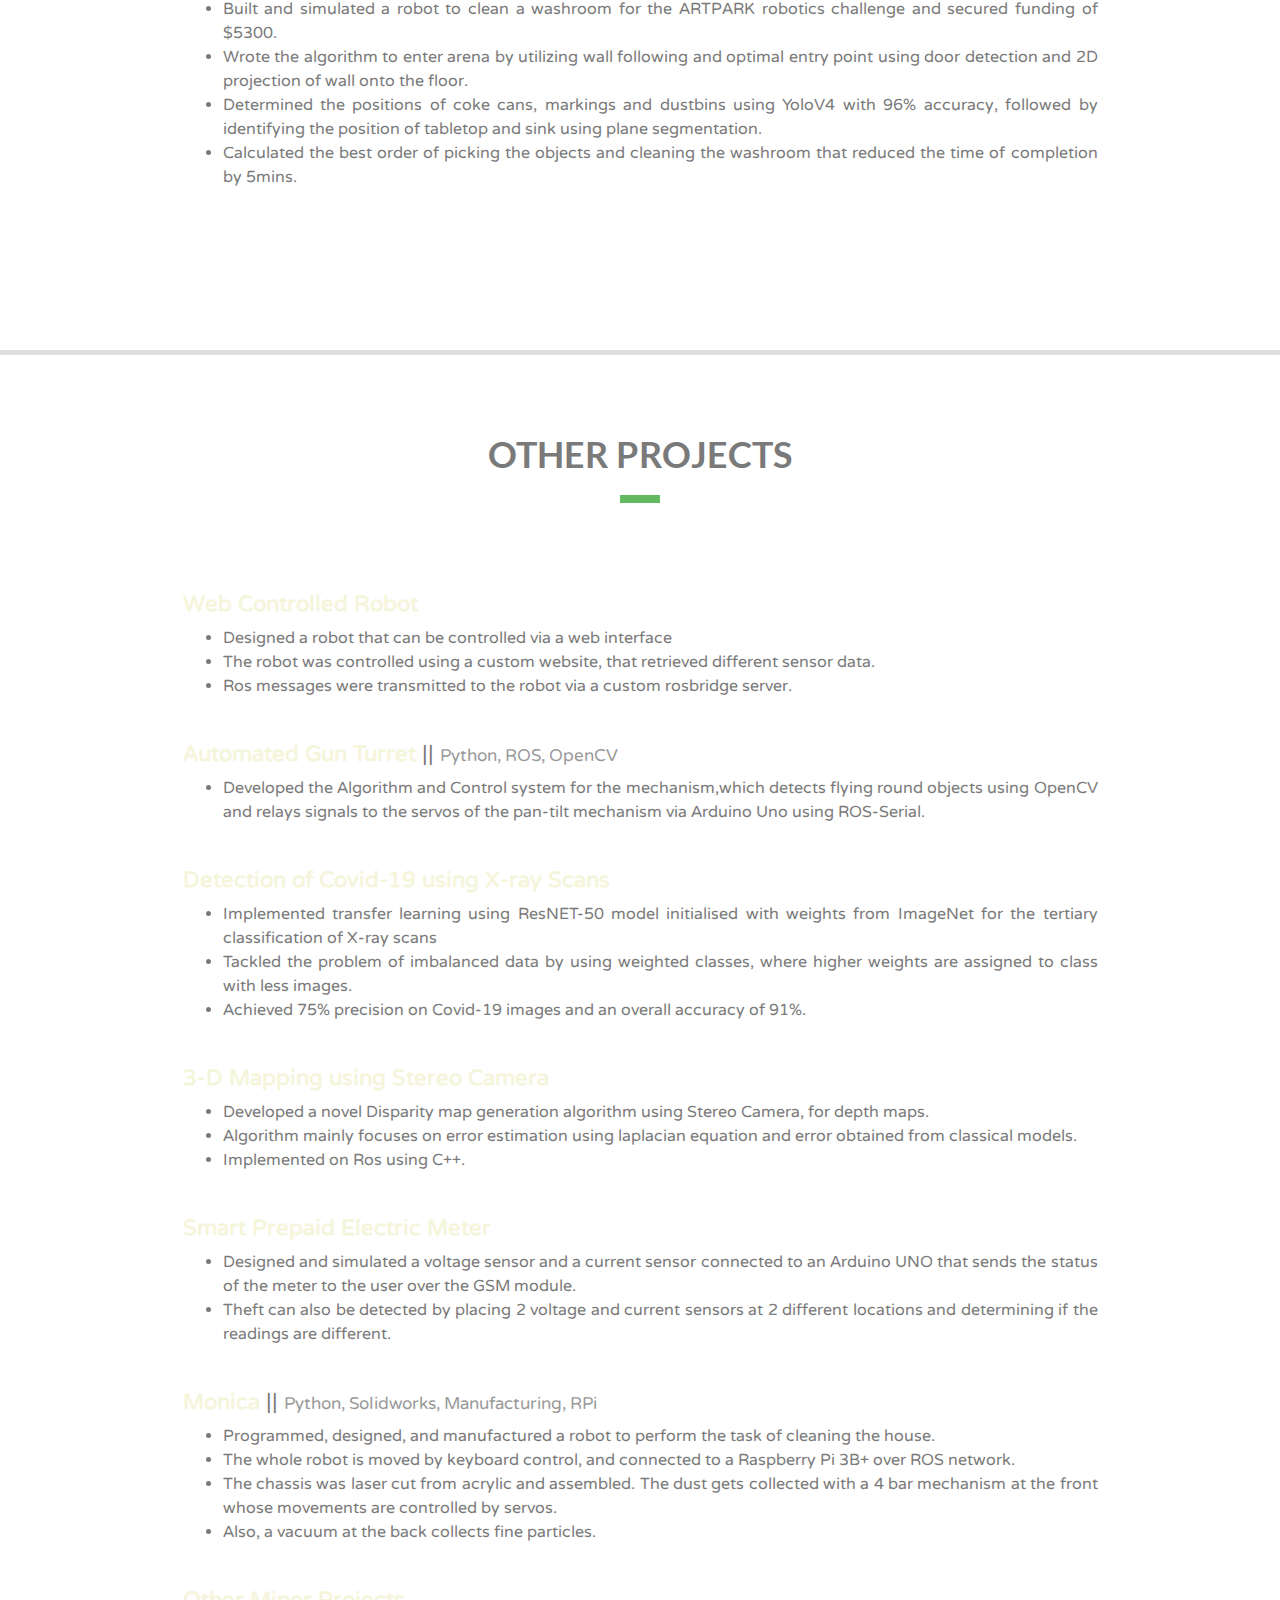
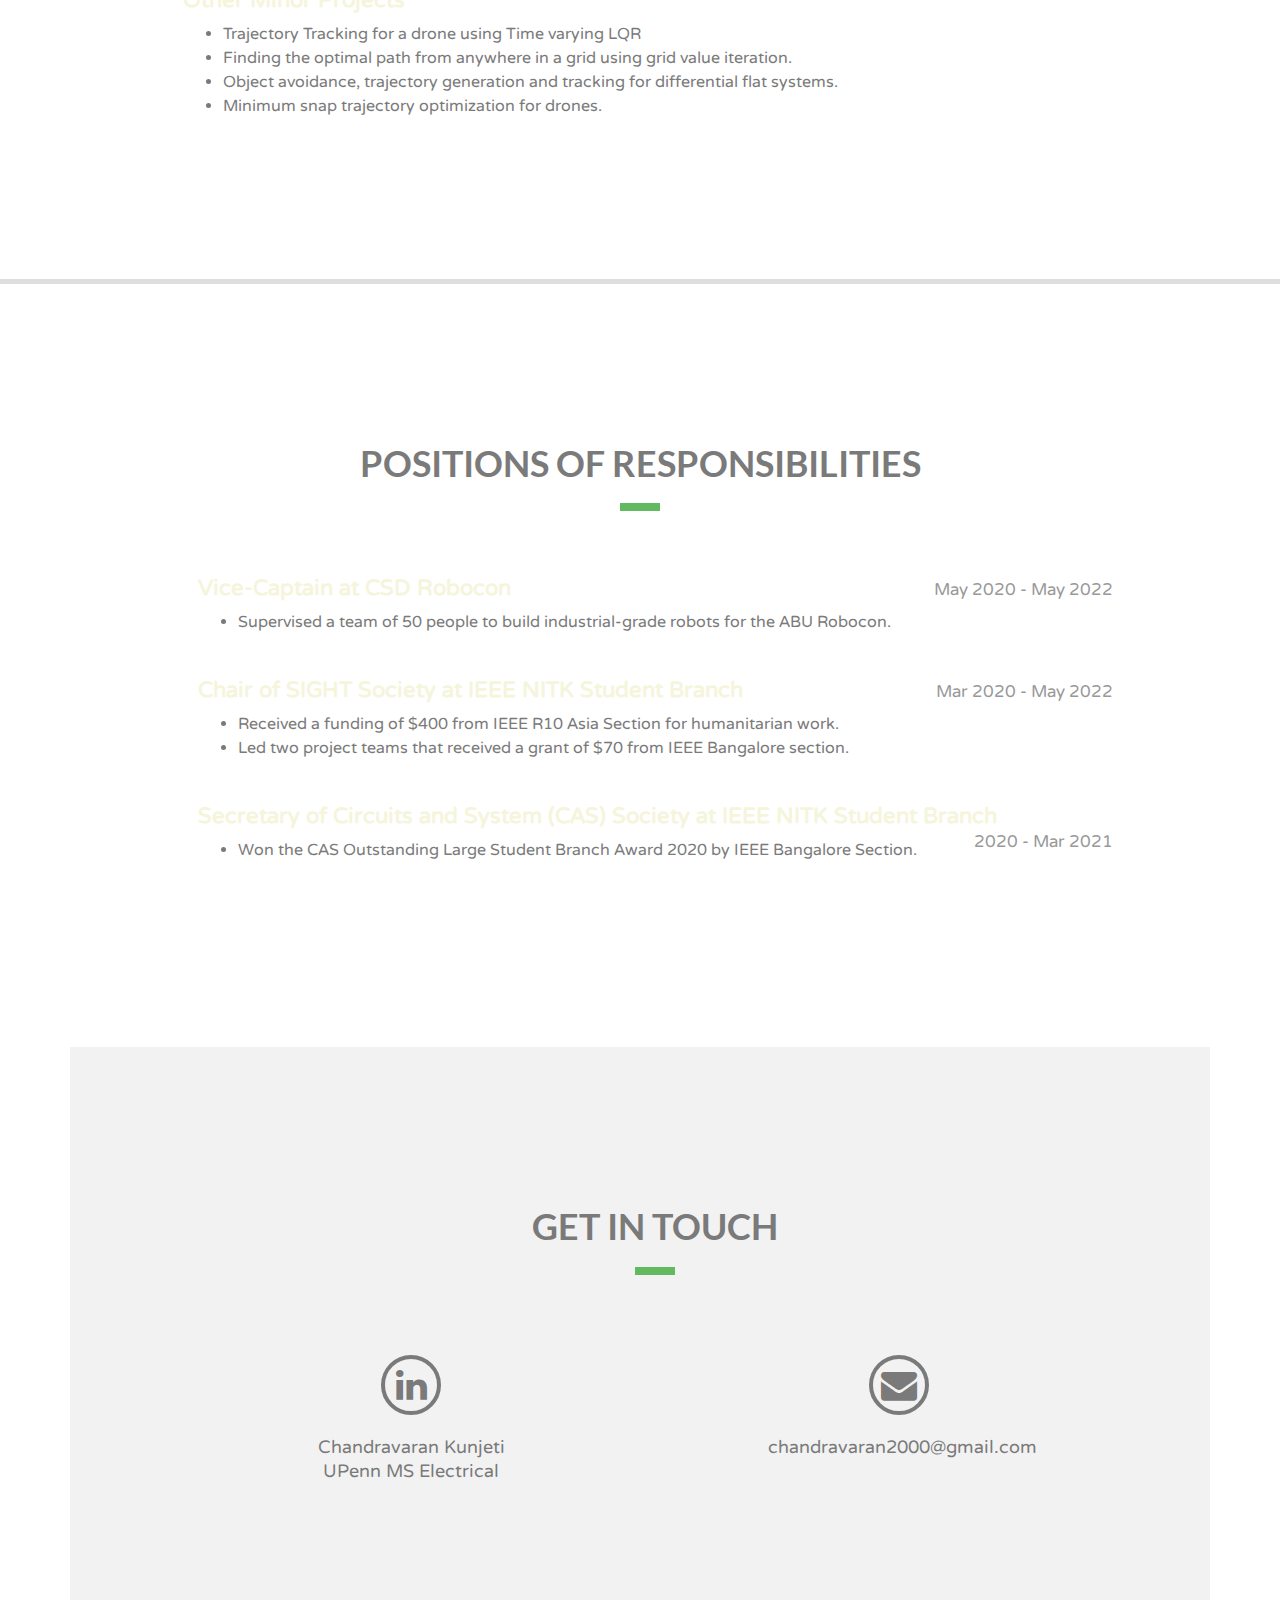
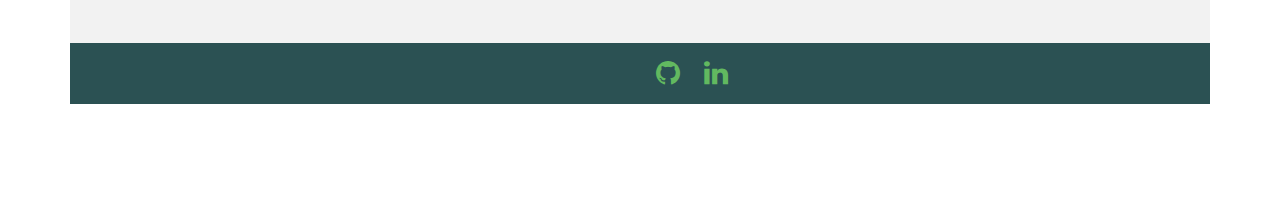
==== commit b71b4b24: "Update index.html" ====
--- a/index.html
+++ b/index.html
@@ -204,16 +204,34 @@
               <div class="panel-body">
                 <h4>
                     <!-- <strong><a href="projects.html#adascan">Research Assistant- PAL Group</a></strong> | Reinforcement Learning, Computer Vision, ROS -->
+                    <strong> <a href="https://www.aboutamazon.com/news/tag/robotics">Amazon Robotics C++ Intern</a></strong> || C++17, Controls, Computer Vision
+                    <!-- <div class="right"> <small> Aug '21 - Jun '22 </div> -->
+                    </h4>
+                    <div class="text-left"> 
+                      <h6> <strong> Manipulation Team </strong> 
+                        <div class="right"> <small> May 2023 - Present </small></div>
+                        </h6> 
+                    </div>
+                    <UL>
+                      <LI> Developing a motion planning algorithm to create obstacle free path for the robotic arm Cardinal by creating a non-linear optimization problem that can currently solve in 50ms.
+                        <LI> Implementing an optimization problem where images and point clouds are utilized as constraints, while also leveraging a pre-generated path generated using Frenet as a seed and expecting a 2x improvement in solve time.
+                          <LI> Collaborating with cross-functional teams, including motion planning, perception and product managers, to ensure seamless integration with existing platform to perform hardware experiments. 
+                            <LI> Created detailed technical documentation to facilitate knowledge sharing and future development efforts.
+                    </UL>                
+                <h4>
+                    <!-- <strong><a href="projects.html#adascan">Research Assistant- PAL Group</a></strong> | Reinforcement Learning, Computer Vision, ROS -->
                     <strong> <a href="https://dair.seas.upenn.edu/">Graduate Research Assistant</a></strong> || C++17, Controls, Computer Vision
                     <!-- <div class="right"> <small> Aug '21 - Jun '22 </div> -->
                     </h4>
                     <div class="text-left"> 
                       <h6> <strong> Dr. Micheal Posa, DAIR Lab (GRASP Lab), University of Pennsylvania </strong> 
-                        <div class="right"> <small> Jan 2022 - Present </small></div>
+                        <div class="right"> <small> Jan 2023 - May 2023 </small></div>
                         </h6> 
                     </div>
                     <UL>
-                      <LI>  Working on the perception stack to extract convex foot holds from an elevation map for bipedal robot in C++17
+                      <LI>  Worked on the perception stack to extract convex foot hold locations from an elevation map
+                        <LI> Analyzed hardware experiments and implemented filtering techniques to improve foot locations.
+                          <LI> Helped develop an optimization-based foot trajectory that minimized jerk of the feet. 
                     </UL>
                 <h4>
                   <!-- <strong><a href="projects.html#adascan">Research Assistant- PAL Group</a></strong> | Reinforcement Learning, Computer Vision, ROS -->
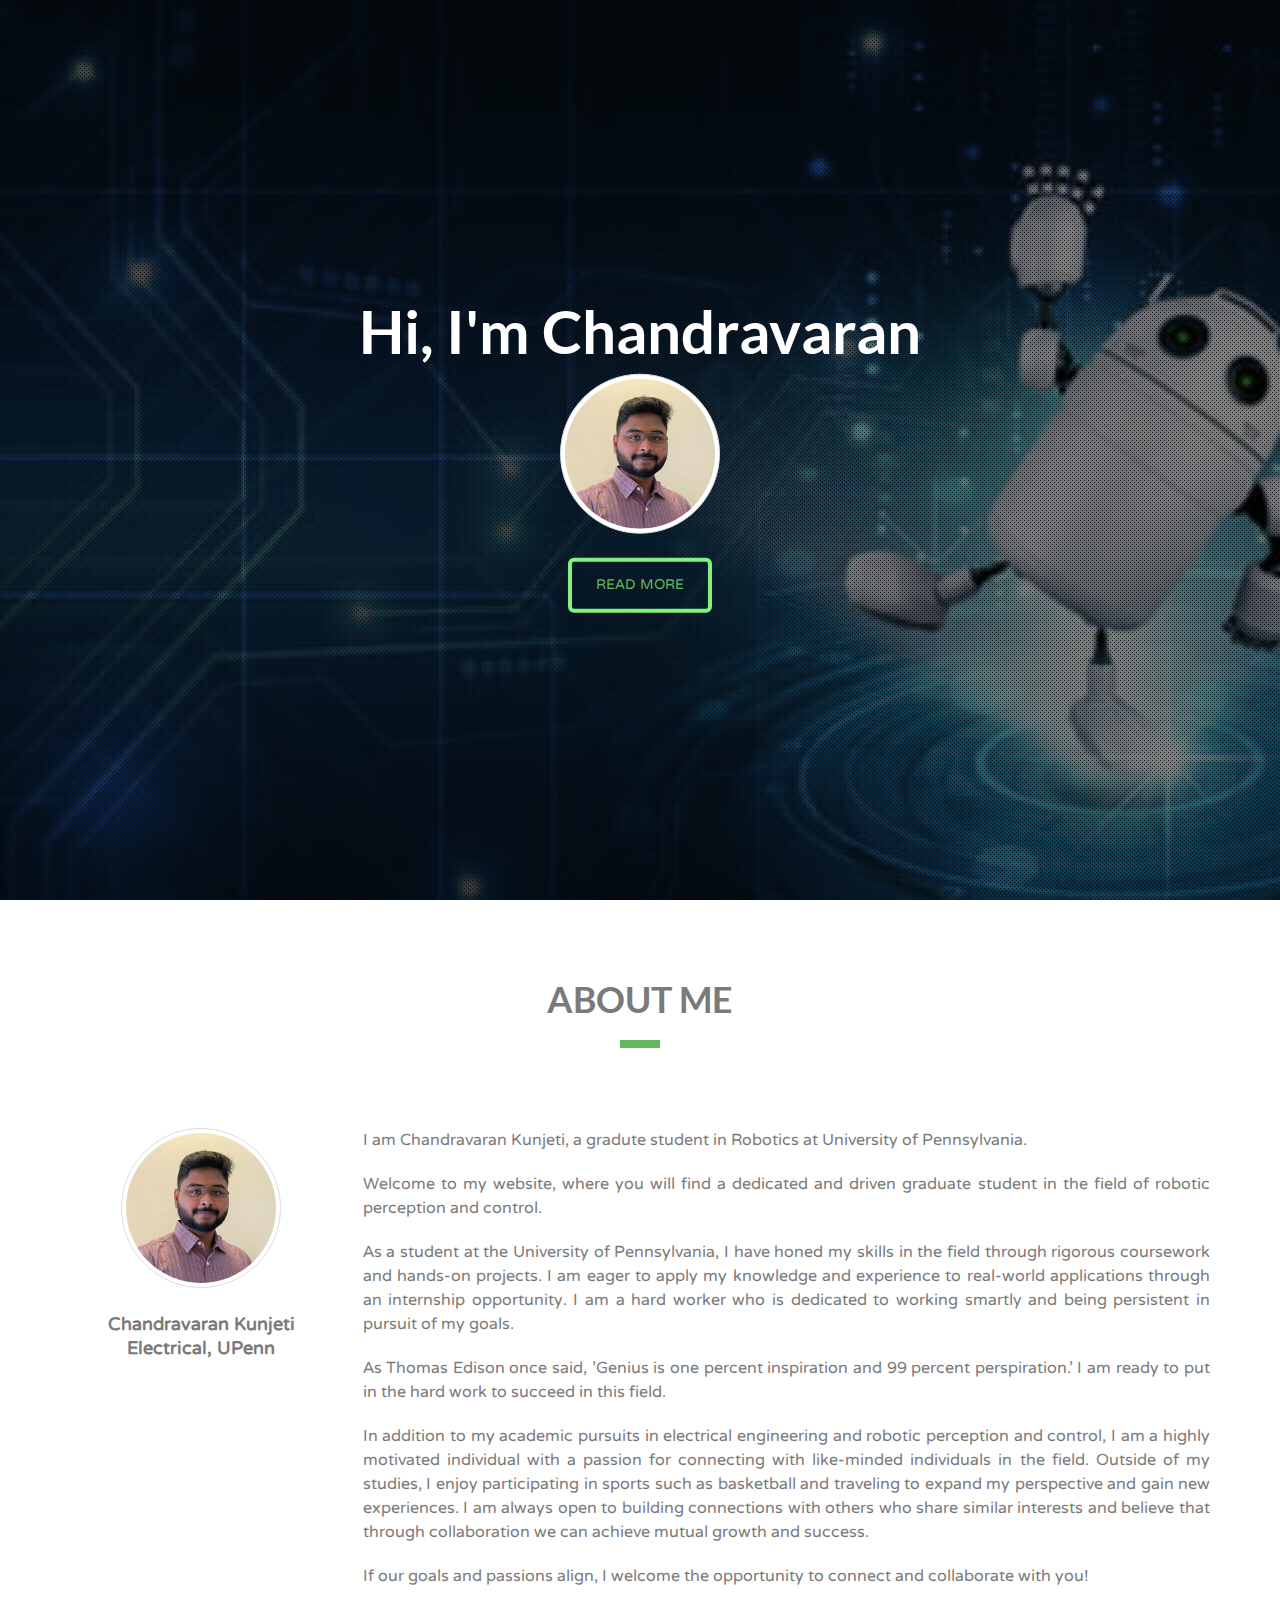
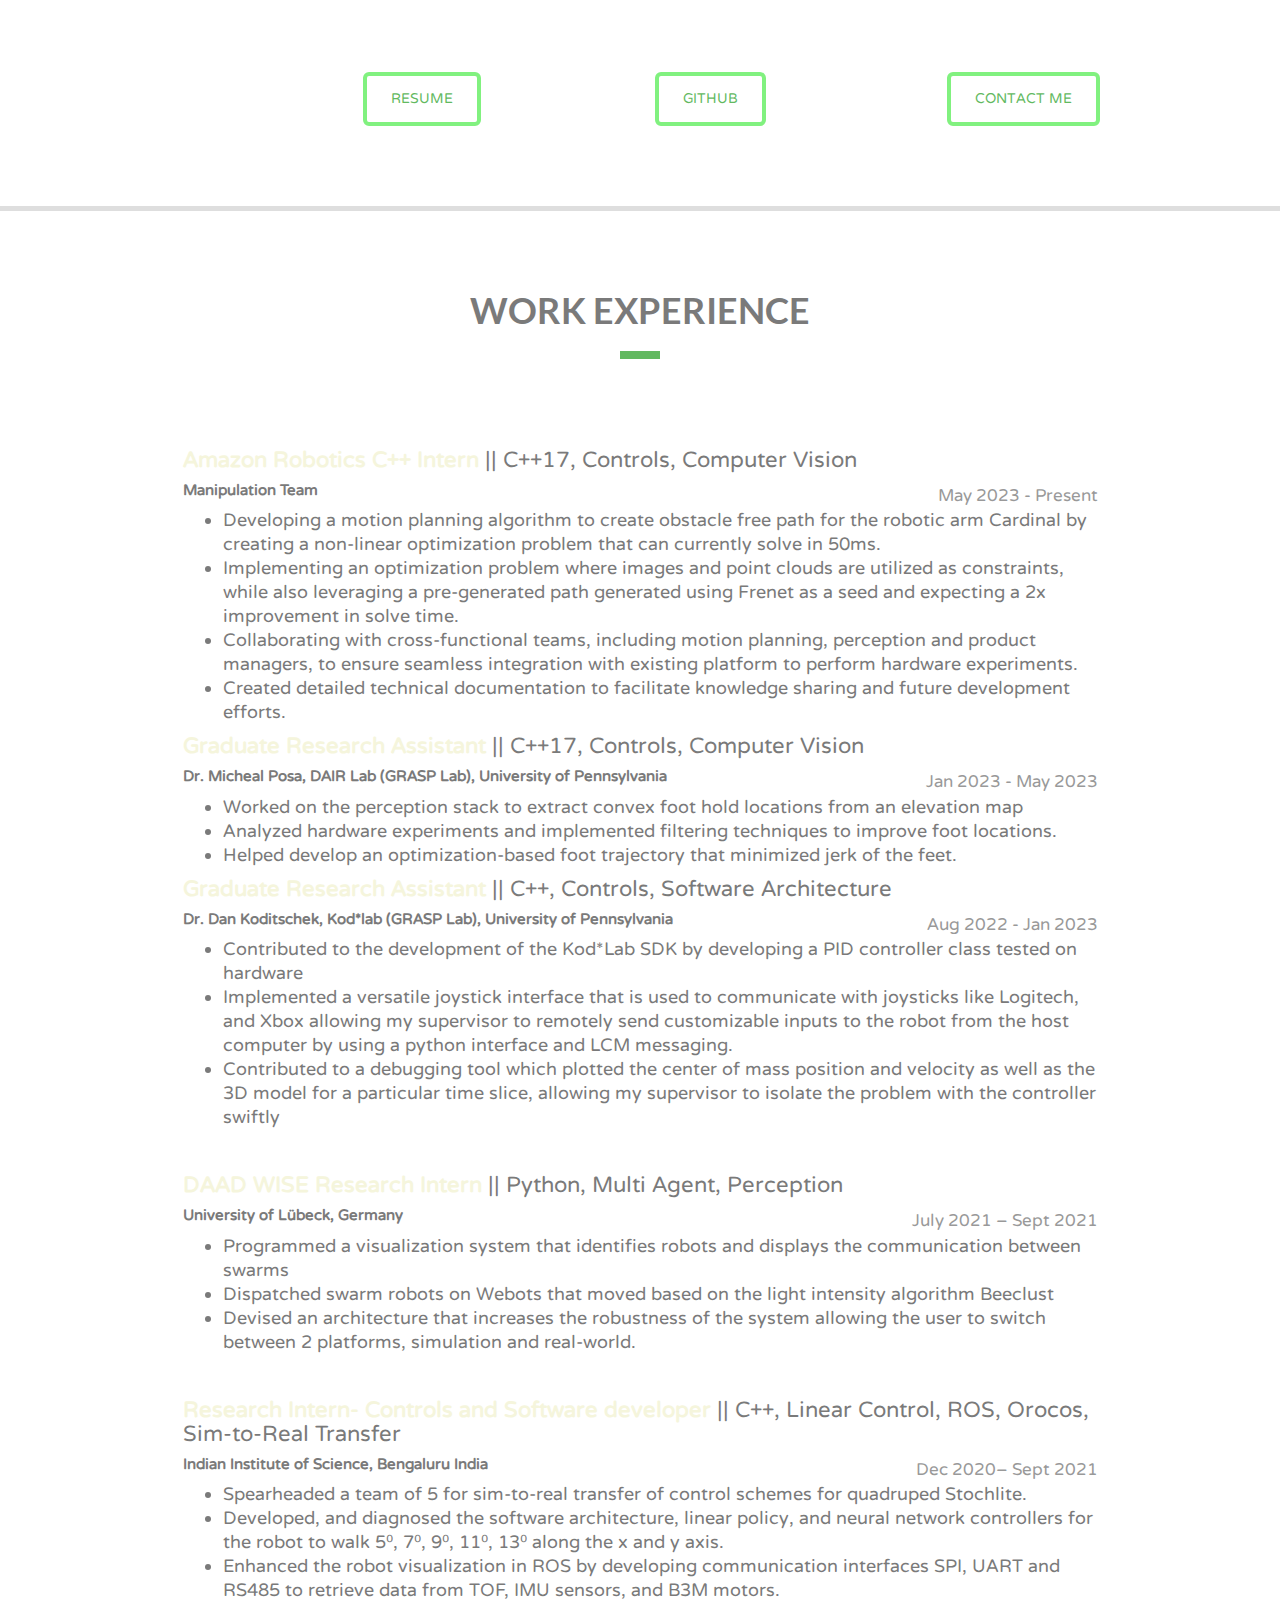
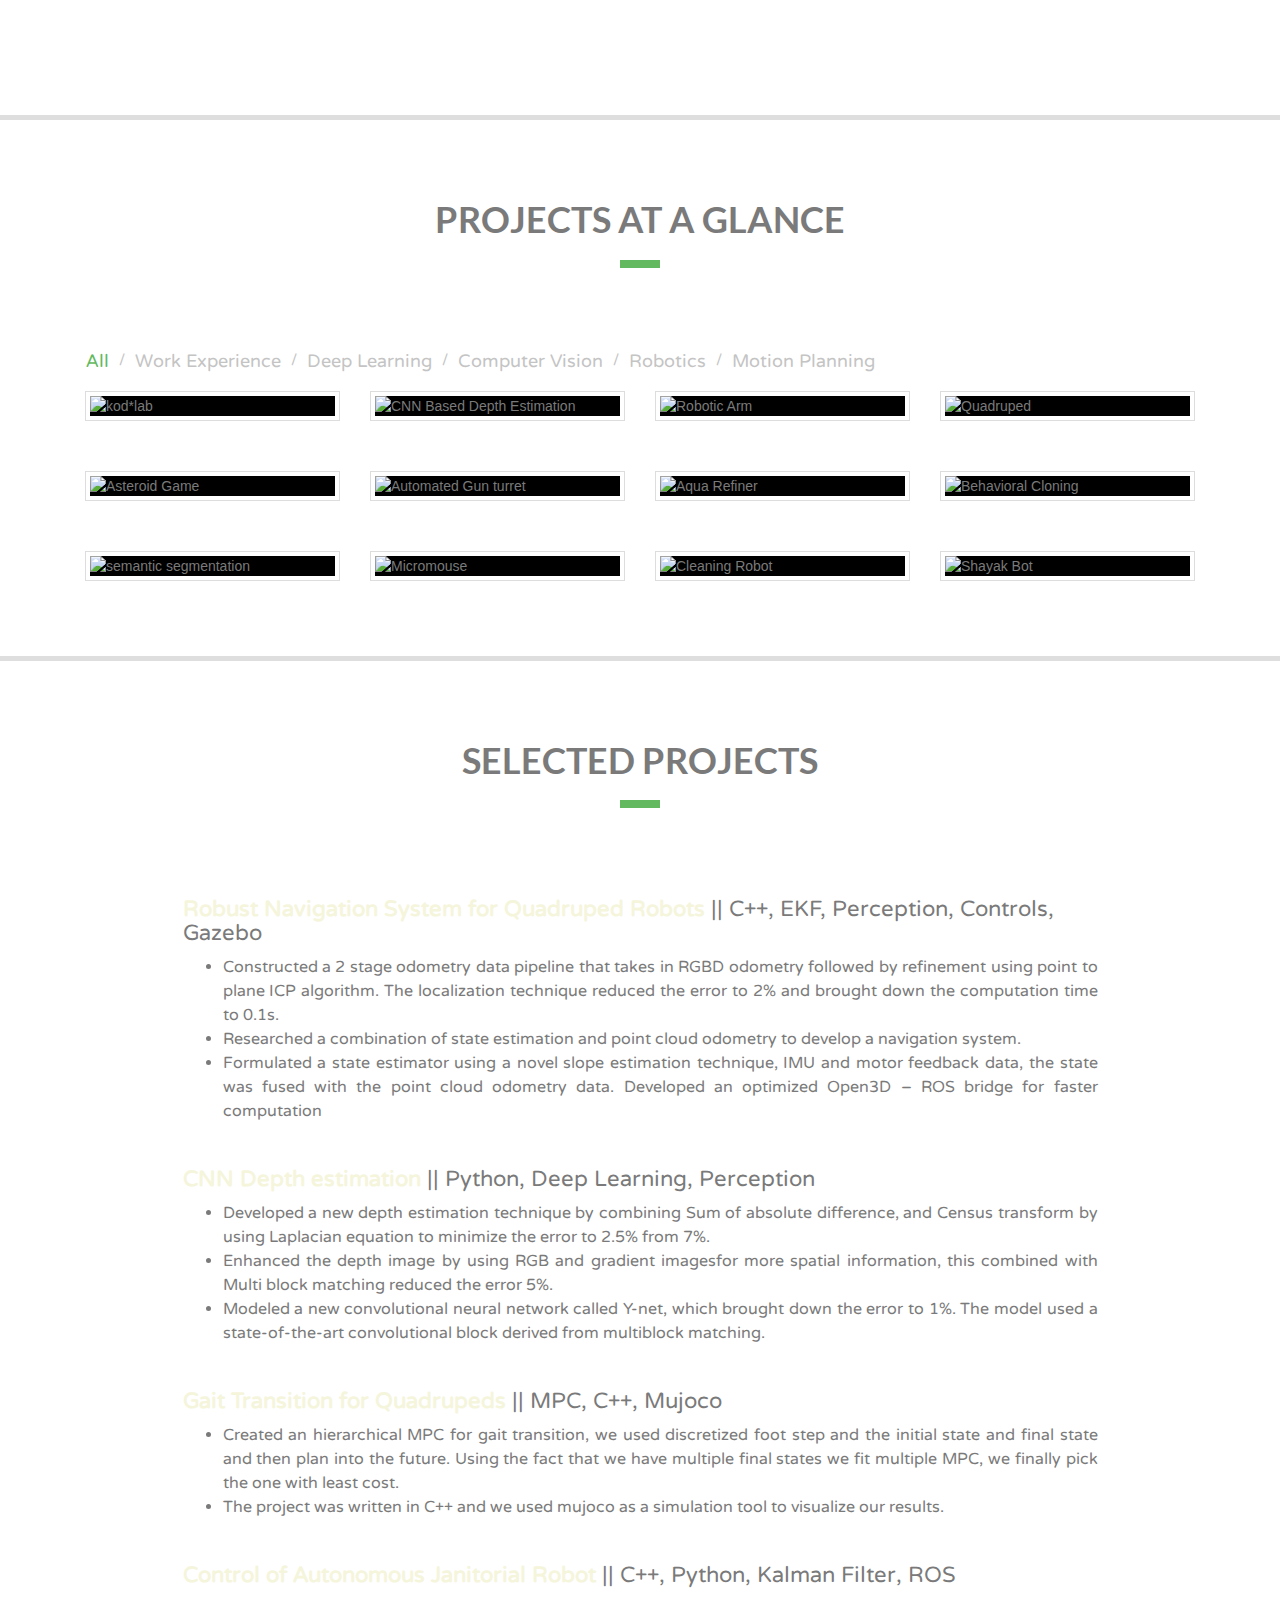
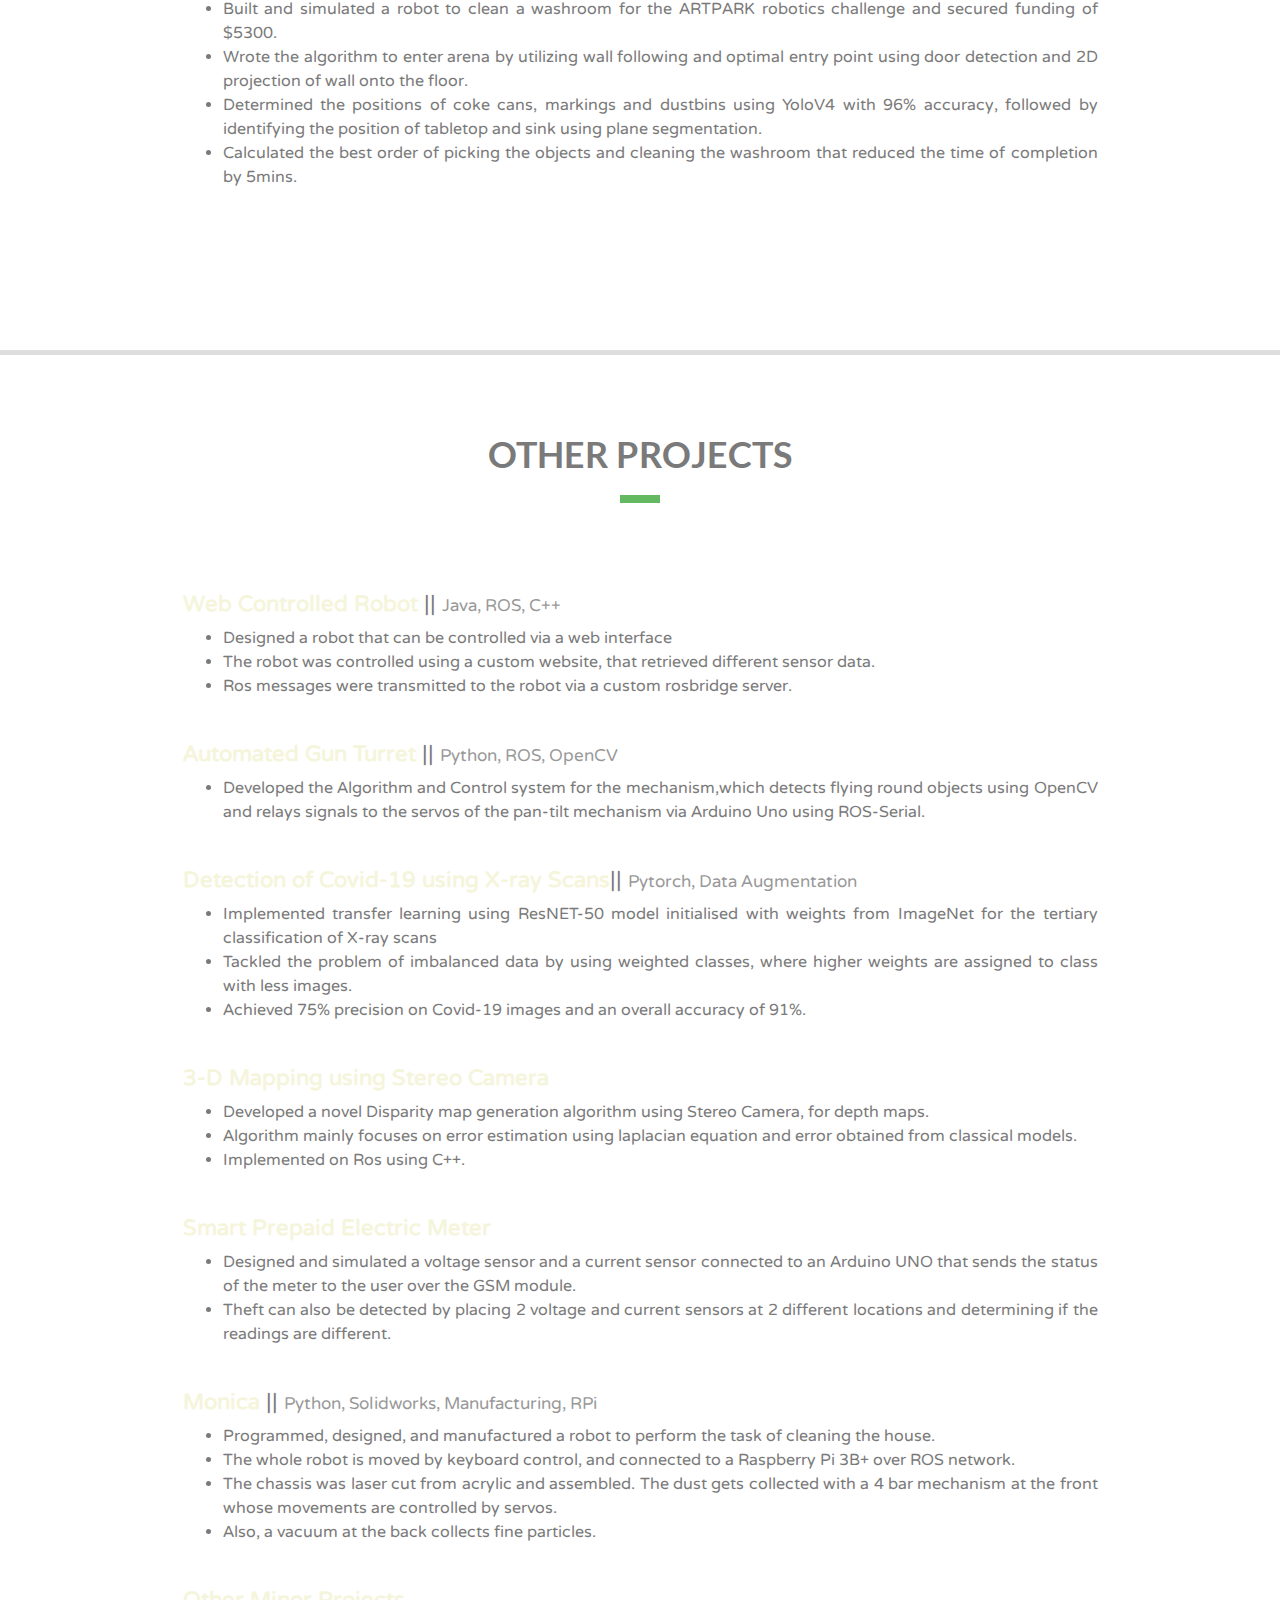
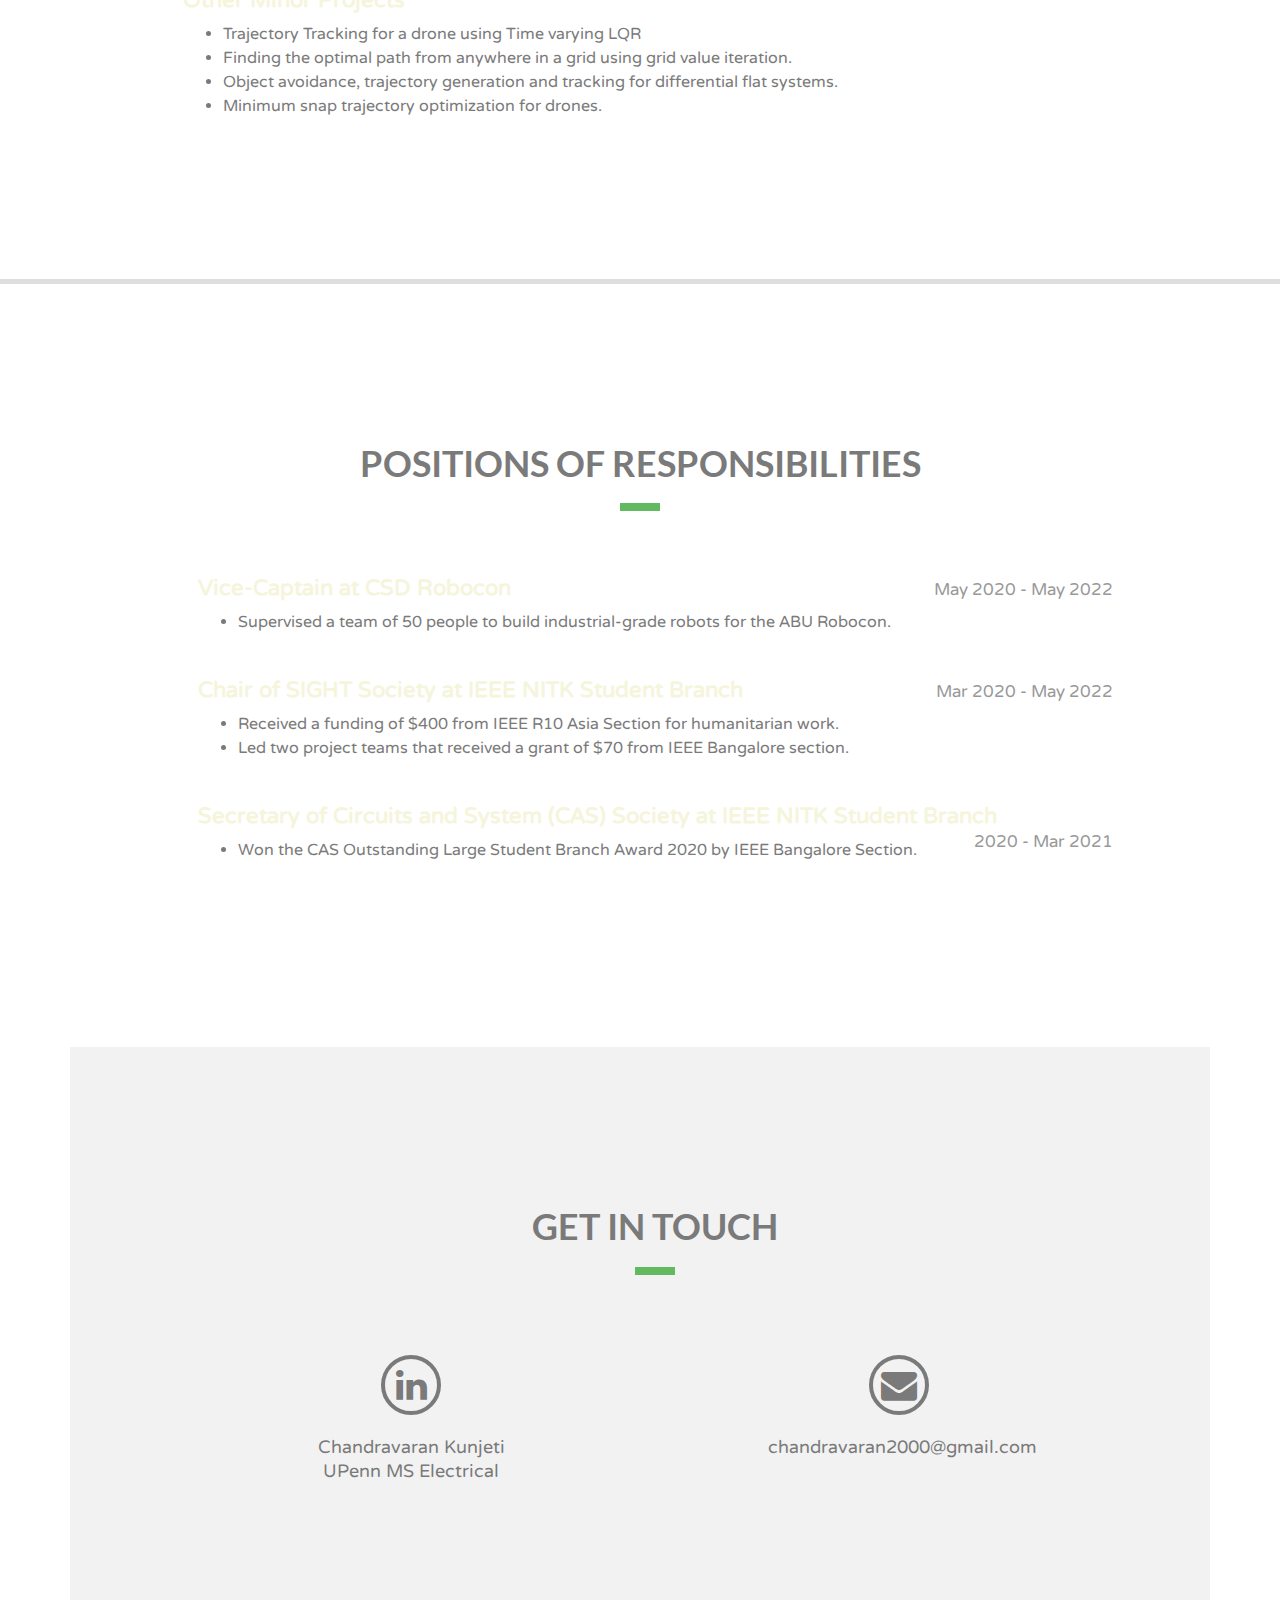
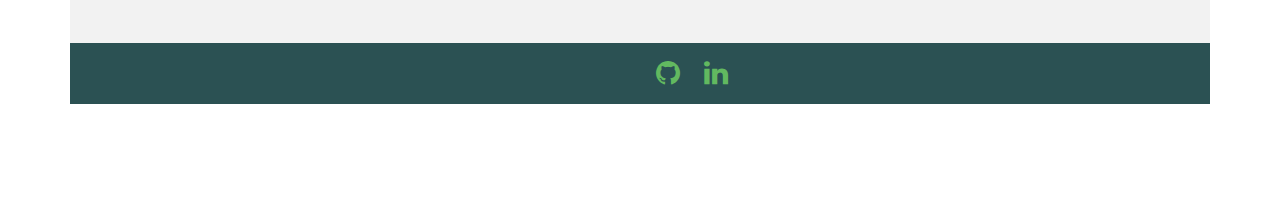
==== commit e1467622: "Update index.html" ====
--- a/index.html
+++ b/index.html
@@ -249,10 +249,8 @@
                         allowing my supervisor to remotely send customizable inputs to the robot from the host computer by using a python 
                         interface and LCM messaging.
                         <LI> Contributed to a debugging tool which plotted the center of mass position and velocity as well as the 3D model for a 
-                            particular time slice, allowing my supervisor to isolate the problem with the controller swiftly
-                            
+                            particular time slice, allowing my supervisor to isolate the problem with the controller swiftly 
                   </UL>
-
                   <br>
                   <h4>
                   <strong><a href="">DAAD WISE Research Intern </a></strong> || Python, Multi Agent, Perception
@@ -270,7 +268,6 @@
                     <LI>  Devised an architecture that increases the robustness of the system allowing the user to switch between 2 platforms, simulation and real-world. 
                     </UL>  
                   <br>
-
                  <h4>
                   <strong><a href="https://www.stochlab.com/">Research Intern- Controls and Software developer</a></strong> || C++, Linear Control, ROS, Orocos, Sim-to-Real Transfer 
                   <!-- <div class="right"> <small> Aug '21 - Jun '22 </div> -->
@@ -288,7 +285,6 @@
                         from TOF, IMU sensors, and B3M motors.                        
                   </UL>  
                   <br>
-              
               </div>
             </div>
           </div>
@@ -355,7 +351,7 @@
               </div>
           </div>
 
-          <div class="col-xs-12 col-sm-3 col-md-3 box" data-groups='["all", "robo", "deep", "mp"]'>
+          <div class="col-xs-12 col-sm-3 col-md-3 box" data-groups='["all", "robo", "deep"]'>
             <div class="folio-img">
                 <div class="portfolio-item ">
                     <div class="thumbnail">
@@ -377,7 +373,7 @@
         </div>
           
           <!-- - Visual Question Answering using Semantic Attention    (Deep, CV)  (fig done) -->
-          <div class="col-xs-12 col-sm-3 col-md-3 box" data-groups='["all", "robo"]'>
+          <div class="col-xs-12 col-sm-3 col-md-3 box" data-groups='["all", "robo", "wexp", "cv"]'>
               <div class="folio-img">
                   <div class="portfolio-item ">
                       <div class="thumbnail">
@@ -399,7 +395,7 @@
           </div>
 
           <!-- - Real Time Vehicle Recognition and Automatic Number Plate Recognition  (CV)    (fig done) -->
-          <div class="col-xs-12 col-sm-3 col-md-3 box" data-groups='["all", "robo"]'>
+          <div class="col-xs-12 col-sm-3 col-md-3 box" data-groups='["all", "robo", "cv"]'>
               <div class="folio-img">
                   <div class="portfolio-item ">
                       <div class="thumbnail">
@@ -420,7 +416,7 @@
               </div>
           </div>
           <!-- Asteroid_game -->
-                  <div class="col-xs-12 col-sm-3 col-md-3 box" data-groups='["all", "robo", "mp"]'>
+                  <div class="col-xs-12 col-sm-3 col-md-3 box" data-groups='["all", "robo"]'>
                     <div class="folio-img">
                         <div class="portfolio-item ">
                             <div class="thumbnail">
@@ -466,7 +462,7 @@
 
 
                                           <!-- - Real Time Vehicle Recognition and Automatic Number Plate Recognition  (CV)    (fig done) -->
-          <div class="col-xs-12 col-sm-3 col-md-3 box" data-groups='["all", "deep", "cv", "wexp"]'>
+          <div class="col-xs-12 col-sm-3 col-md-3 box" data-groups='["all"]'>
             <div class="folio-img">
                 <div class="portfolio-item ">
                     <div class="thumbnail">
@@ -488,7 +484,7 @@
         </div>
 
                 <!-- - Real Time Vehicle Recognition and Automatic Number Plate Recognition  (CV)    (fig done) -->
-                <div class="col-xs-12 col-sm-3 col-md-3 box" data-groups='["all", "deep", "cv", "wexp"]'>
+                <div class="col-xs-12 col-sm-3 col-md-3 box" data-groups='["all"]'>
                   <div class="folio-img">
                       <div class="portfolio-item ">
                           <div class="thumbnail">
@@ -510,7 +506,7 @@
               </div>
 
                           <!-- - Real Time Vehicle Recognition and Automatic Number Plate Recognition  (CV)    (fig done) -->
-          <div class="col-xs-12 col-sm-3 col-md-3 box" data-groups='["all", "deep"]'>
+          <div class="col-xs-12 col-sm-3 col-md-3 box" data-groups='["all", "mp", "robo"]'>
             <div class="folio-img">
                 <div class="portfolio-item ">
                     <div class="thumbnail">
@@ -532,7 +528,7 @@
         </div>
 
                     <!-- - Real Time Vehicle Recognition and Automatic Number Plate Recognition  (CV)    (fig done) -->
-                    <div class="col-xs-12 col-sm-3 col-md-3 box" data-groups='["all", "cv"]'>
+                    <div class="col-xs-12 col-sm-3 col-md-3 box" data-groups='["all", "mp", "robo"]'>
                       <div class="folio-img">
                           <div class="portfolio-item ">
                               <div class="thumbnail">
@@ -577,7 +573,7 @@
             </div>
         </div>
        <!-- - Visual Question Answering using Semantic Attention    (Deep, CV)  (fig done) -->
-          <div class="col-xs-12 col-sm-3 col-md-3 box" data-groups='["all", "robo"]'>
+          <div class="col-xs-12 col-sm-3 col-md-3 box" data-groups='["all", "robo", "cv", "deep"]'>
             <div class="folio-img">
                 <div class="portfolio-item ">
                     <div class="thumbnail">
@@ -669,7 +665,7 @@
                   <br>
 
                   <h4>
-                    <strong><a href="https://github.com/chandravaran/GigaRoboticsArtpark">Control of Autonomous Janitorial Robot</a></strong>
+                    <strong><a href="https://github.com/chandravaran/GigaRoboticsArtpark">Control of Autonomous Janitorial Robot</a></strong> || C++, Python, Kalman Filter, ROS
                   </h4>
                   <div class="about-content">
                       <UL>
@@ -723,7 +719,7 @@
               <div class="panel-body">
 
                 <h4>
-                  <strong><a href="">Web Controlled Robot</a></strong>
+                  <strong><a href="">Web Controlled Robot</a></strong> || <small>Java, ROS, C++</small>
                 </h4>
                 <div class="about-content">
                     <UL>
@@ -745,7 +741,7 @@
                 <br>
 
                   <h4>
-                    <div class="left"> <strong><a href="">Detection of Covid-19 using X-ray Scans</a></strong> </div>
+                    <div class="left"> <strong><a href="">Detection of Covid-19 using X-ray Scans</a></strong> </div> || <small>Pytorch, Data Augmentation</small>
                     <!-- <div class="left"> <strong>Window Cleaning Robot - Design</strong> </div> -->
                         <!-- <div class="right"> <strong> Jan '20</strong> </div> -->
                         <br>
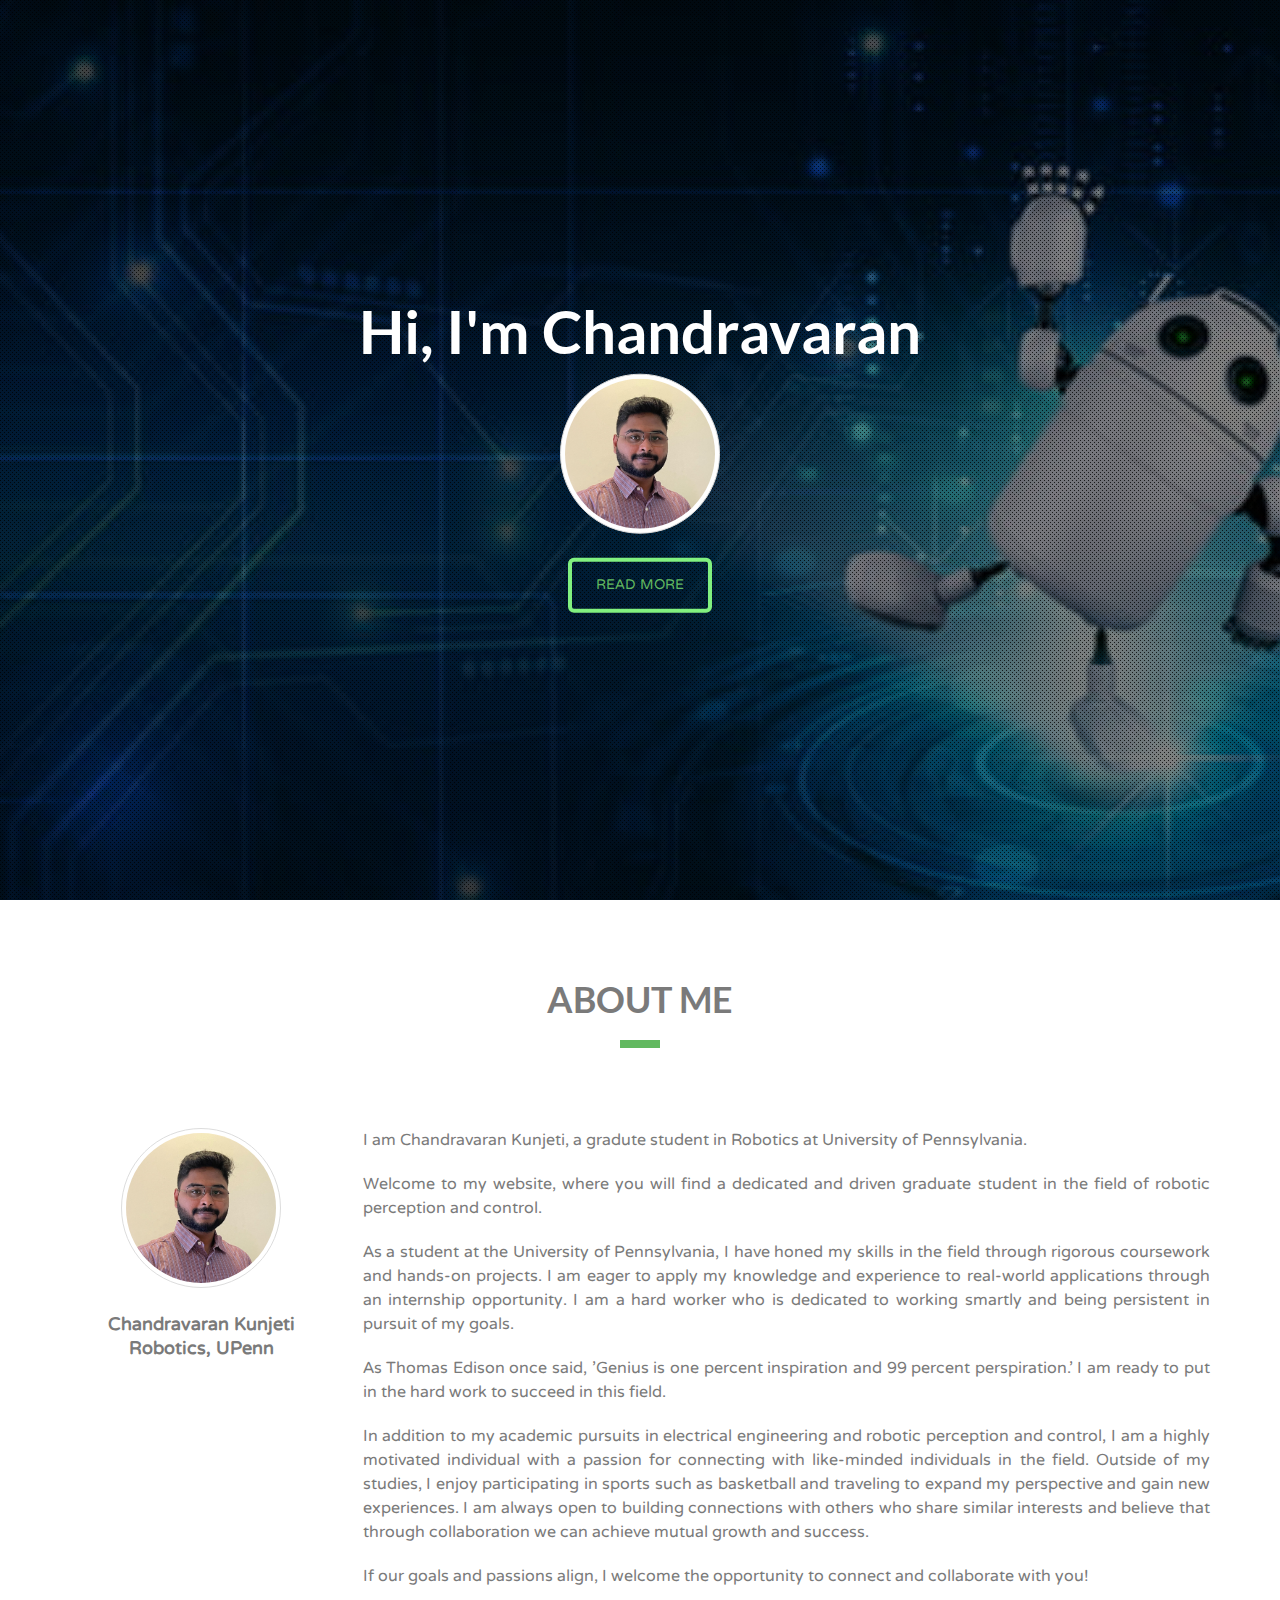
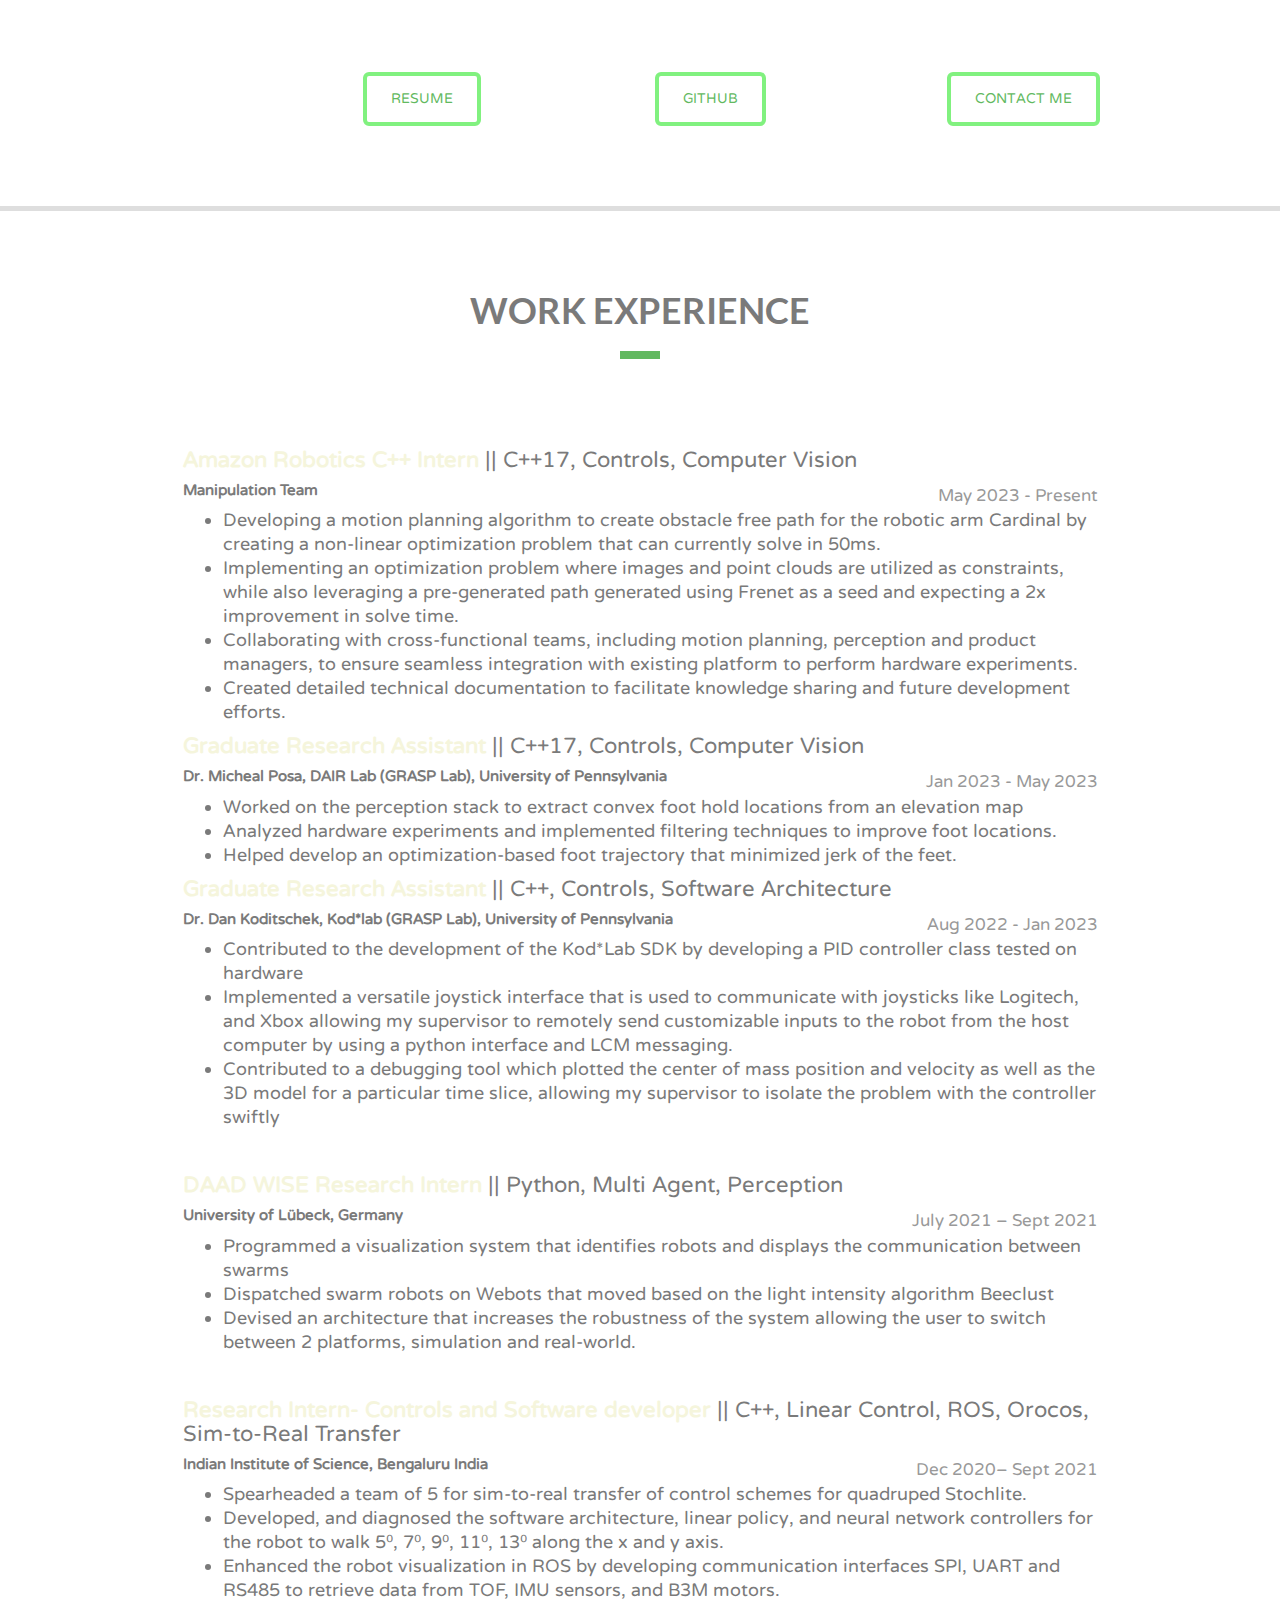
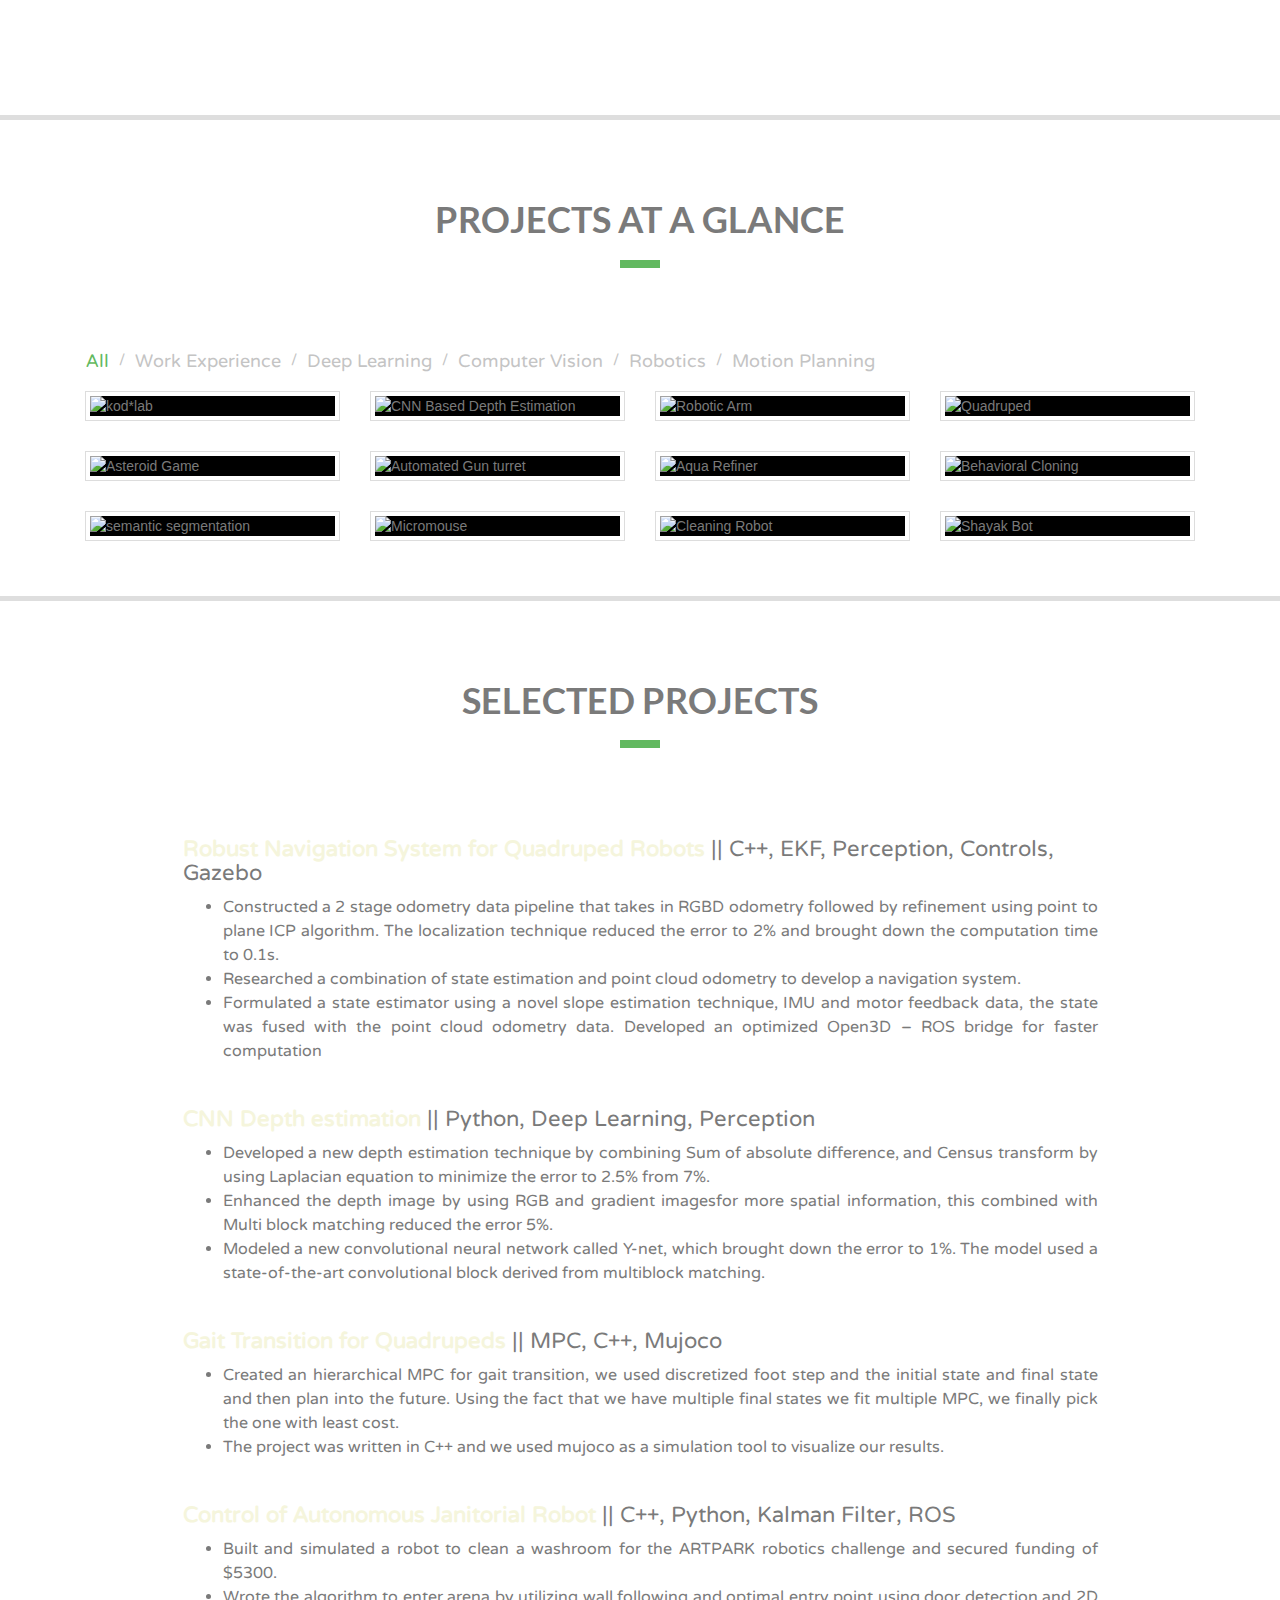
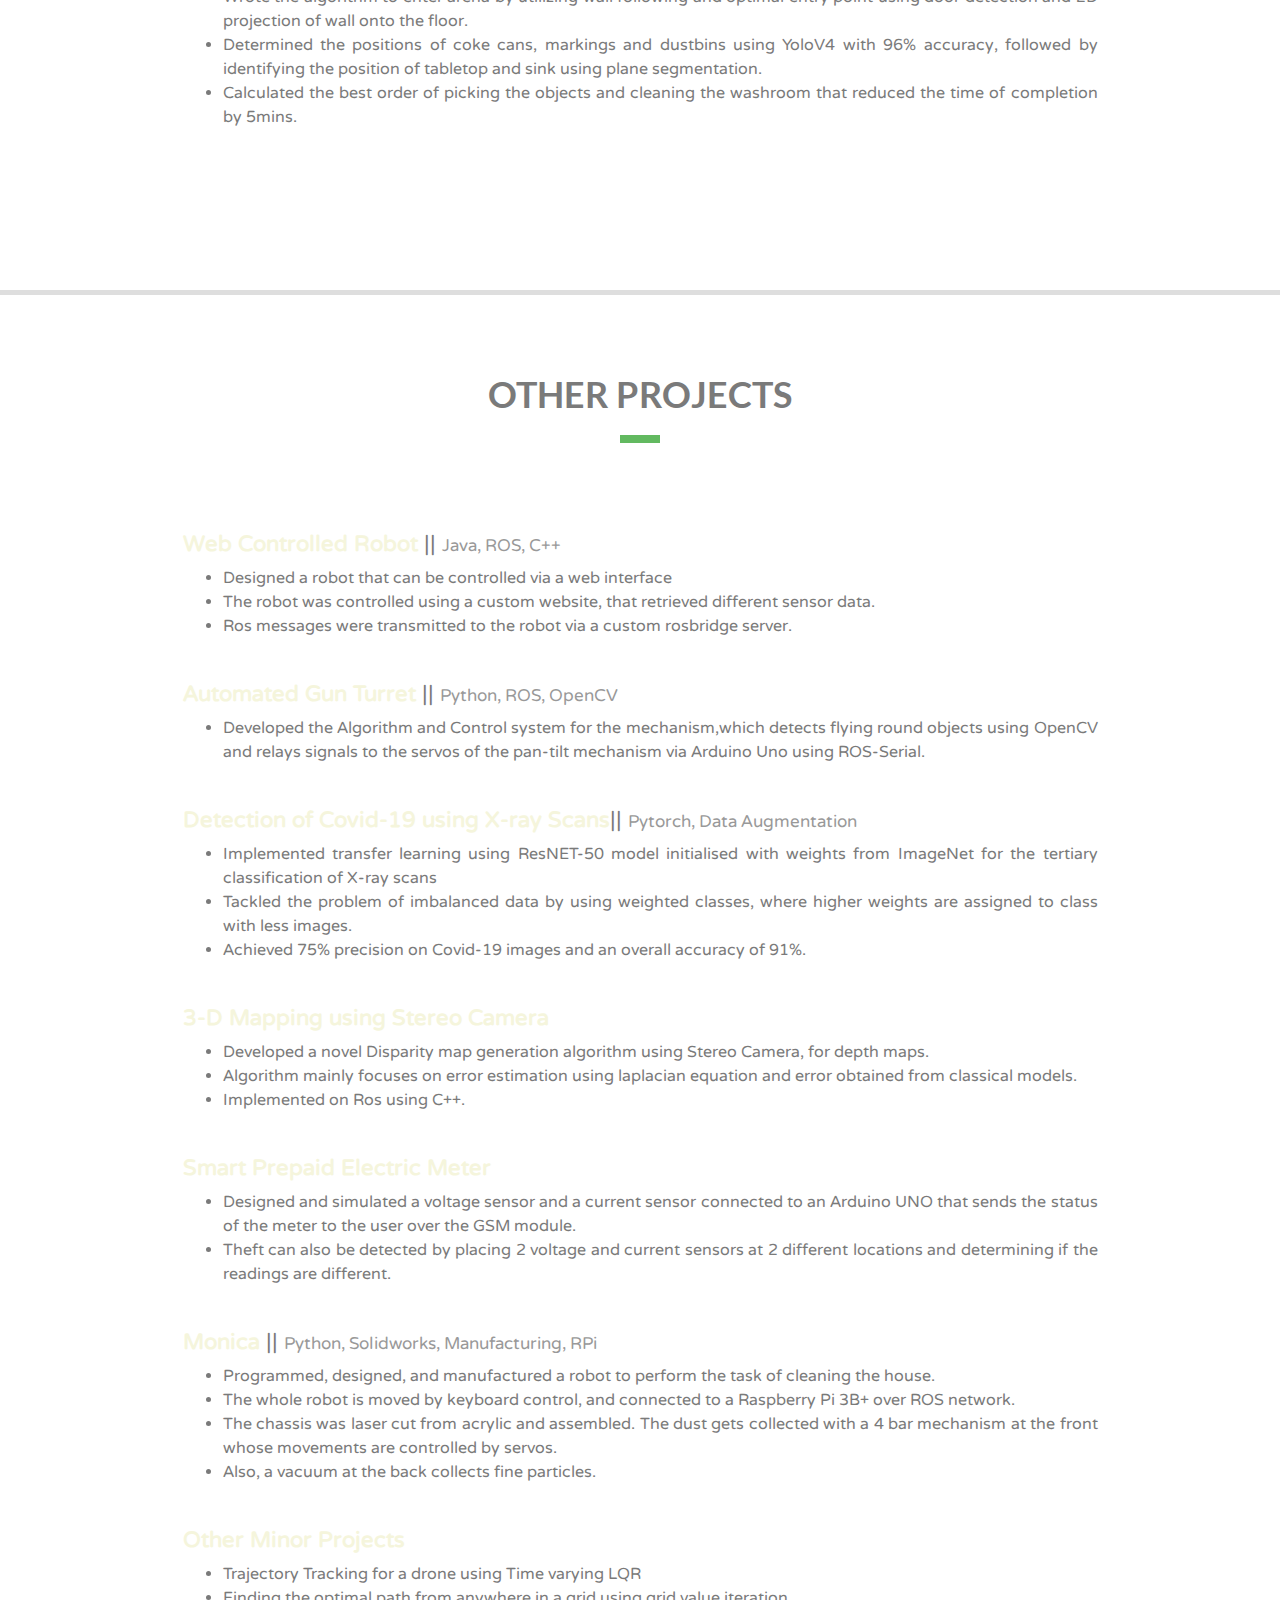
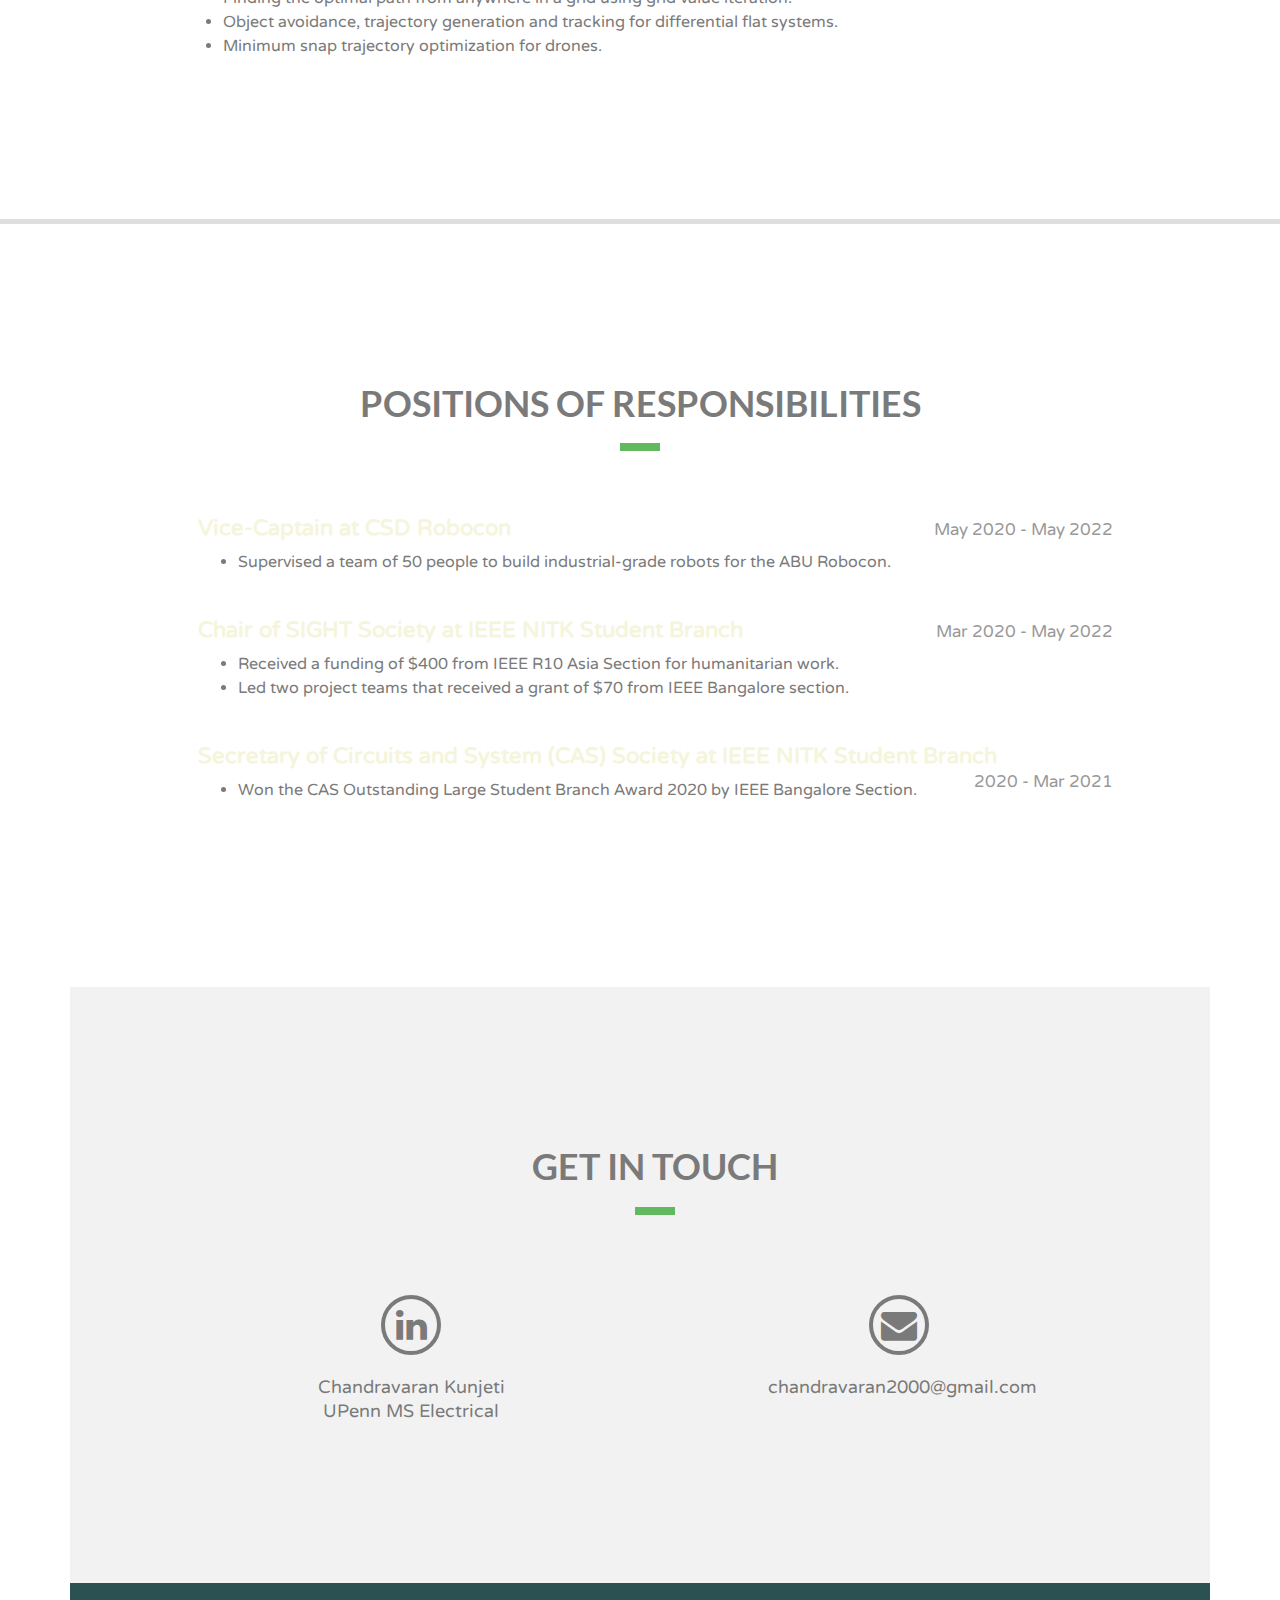
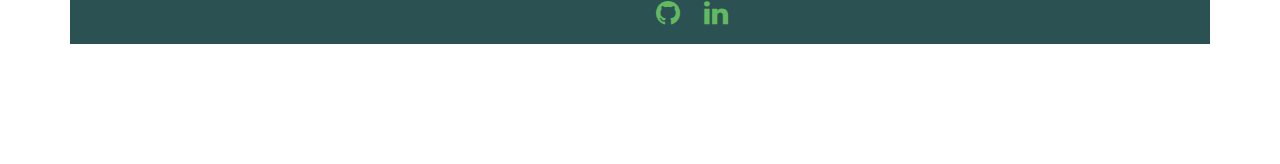
==== commit 02b4da5f: "Update index.html" ====
--- a/index.html
+++ b/index.html
@@ -66,7 +66,7 @@
                 <h1>Hi, I'm Chandravaran</h1>    
             </li>
             <li>
-                <h1>I'm a first year graduate student at UPenn</h1>
+                <h1>I'm a second year graduate student at UPenn</h1>
             </li>
             <!-- <li>
                 <h1>My motto in life</h1>
@@ -121,7 +121,7 @@
                                 <span style="font-weight:bold">
                                     <p style="font-size:18px"> 
                                         Chandravaran Kunjeti <br>
-                                        Electrical, UPenn <br>
+                                        Robotics, UPenn <br>
                                     </p>
                                 </span>
                             </div>
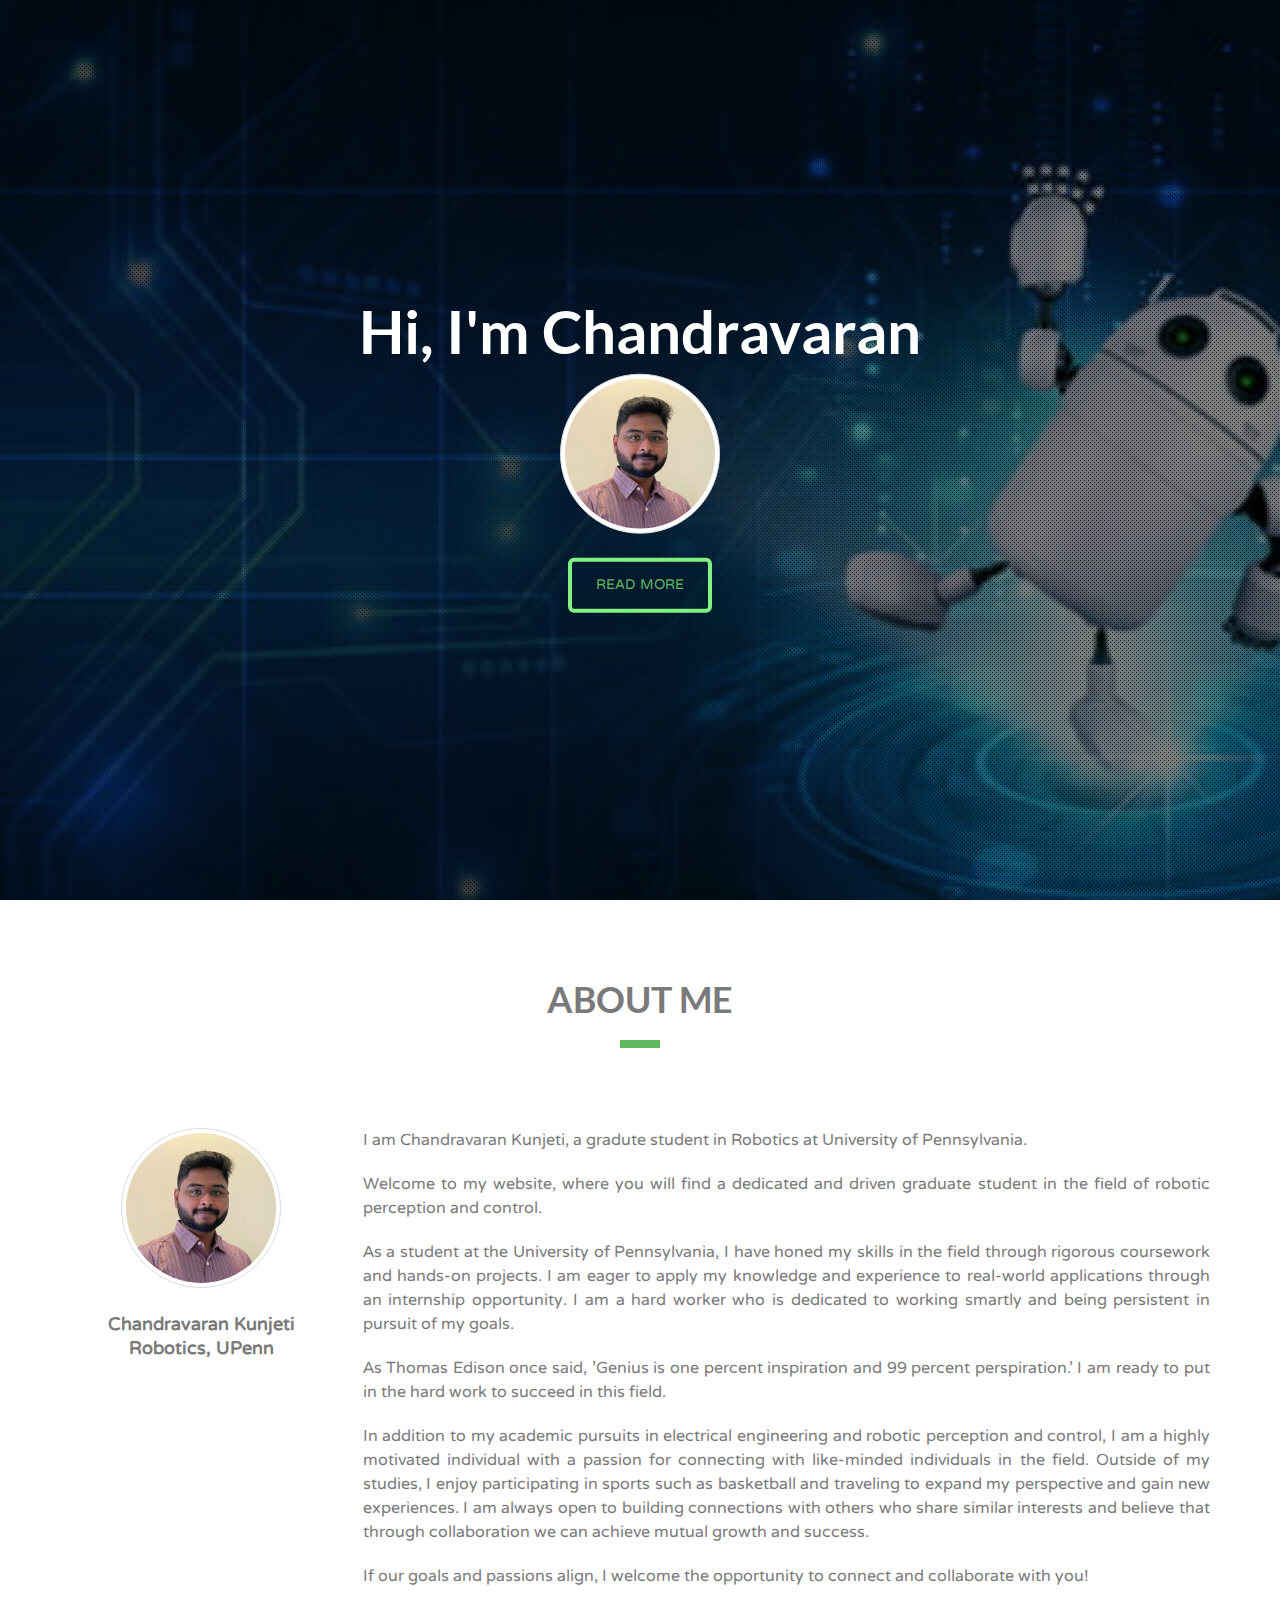
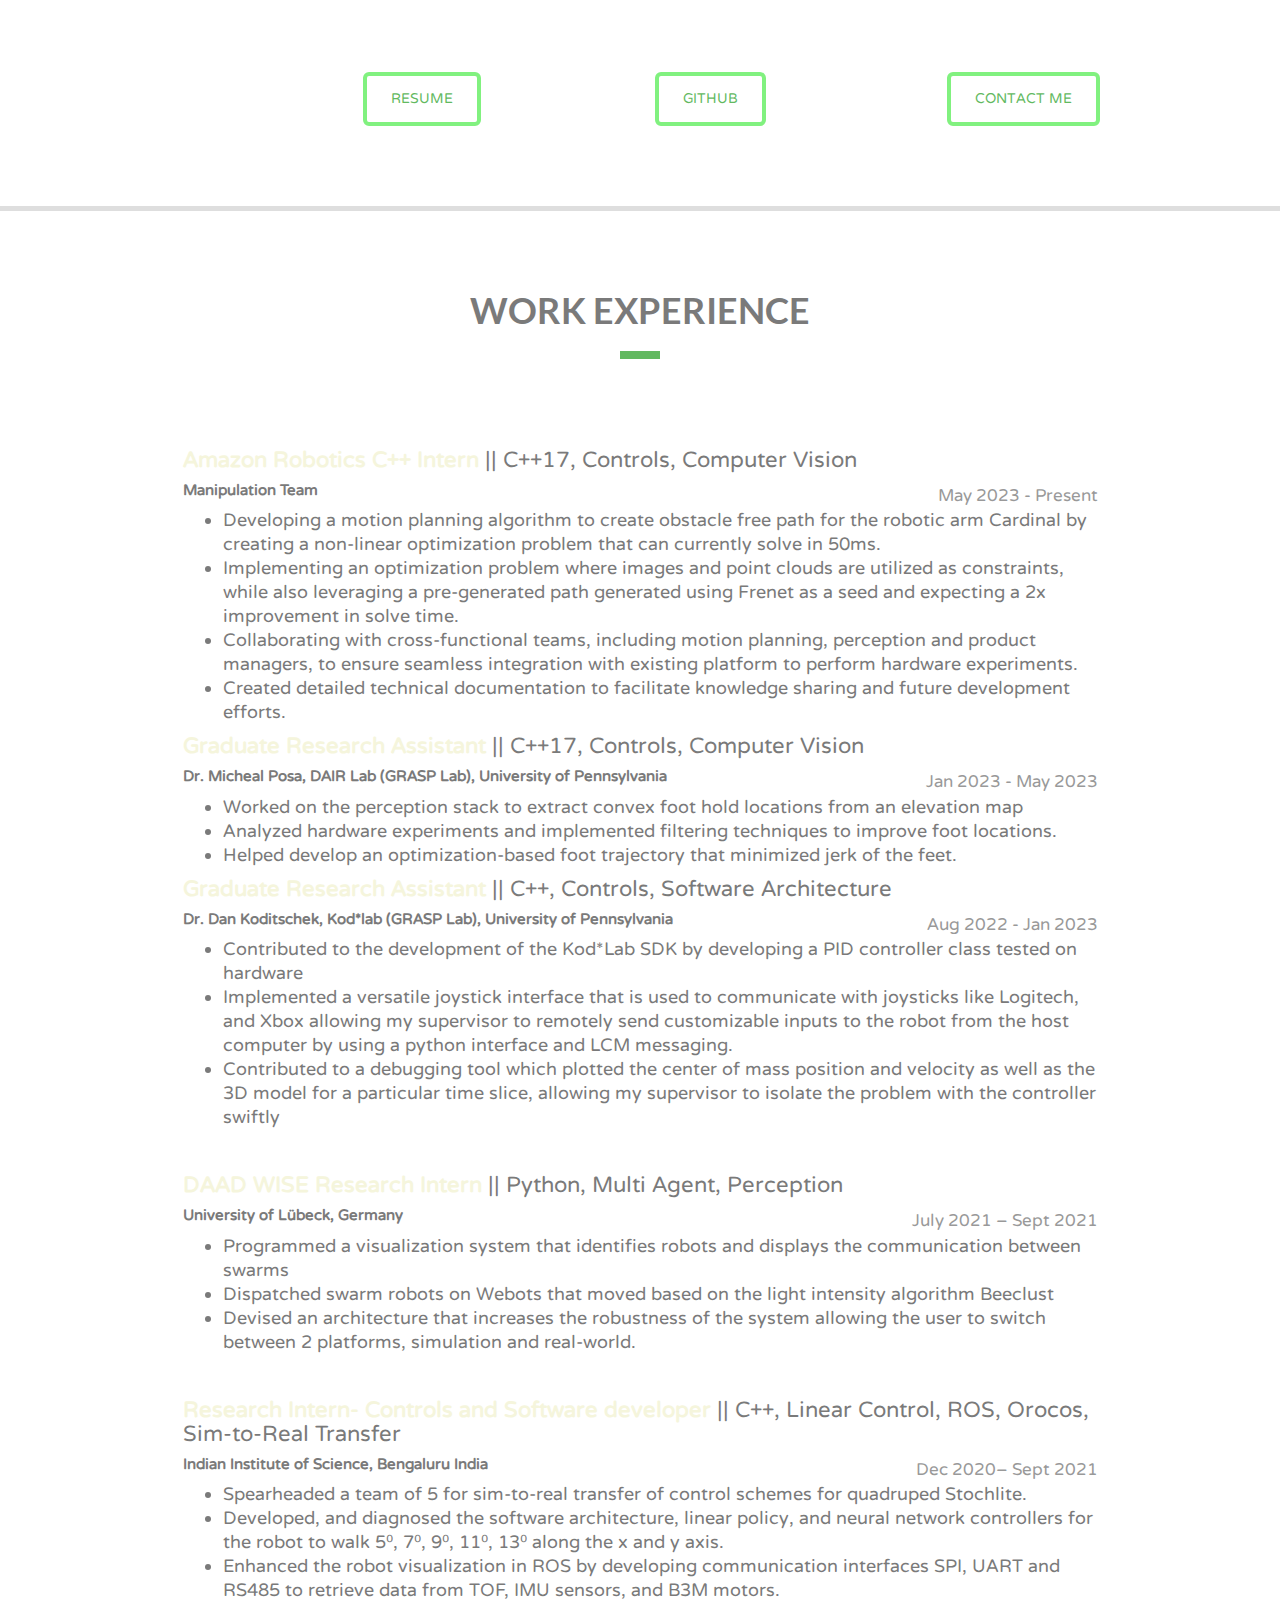
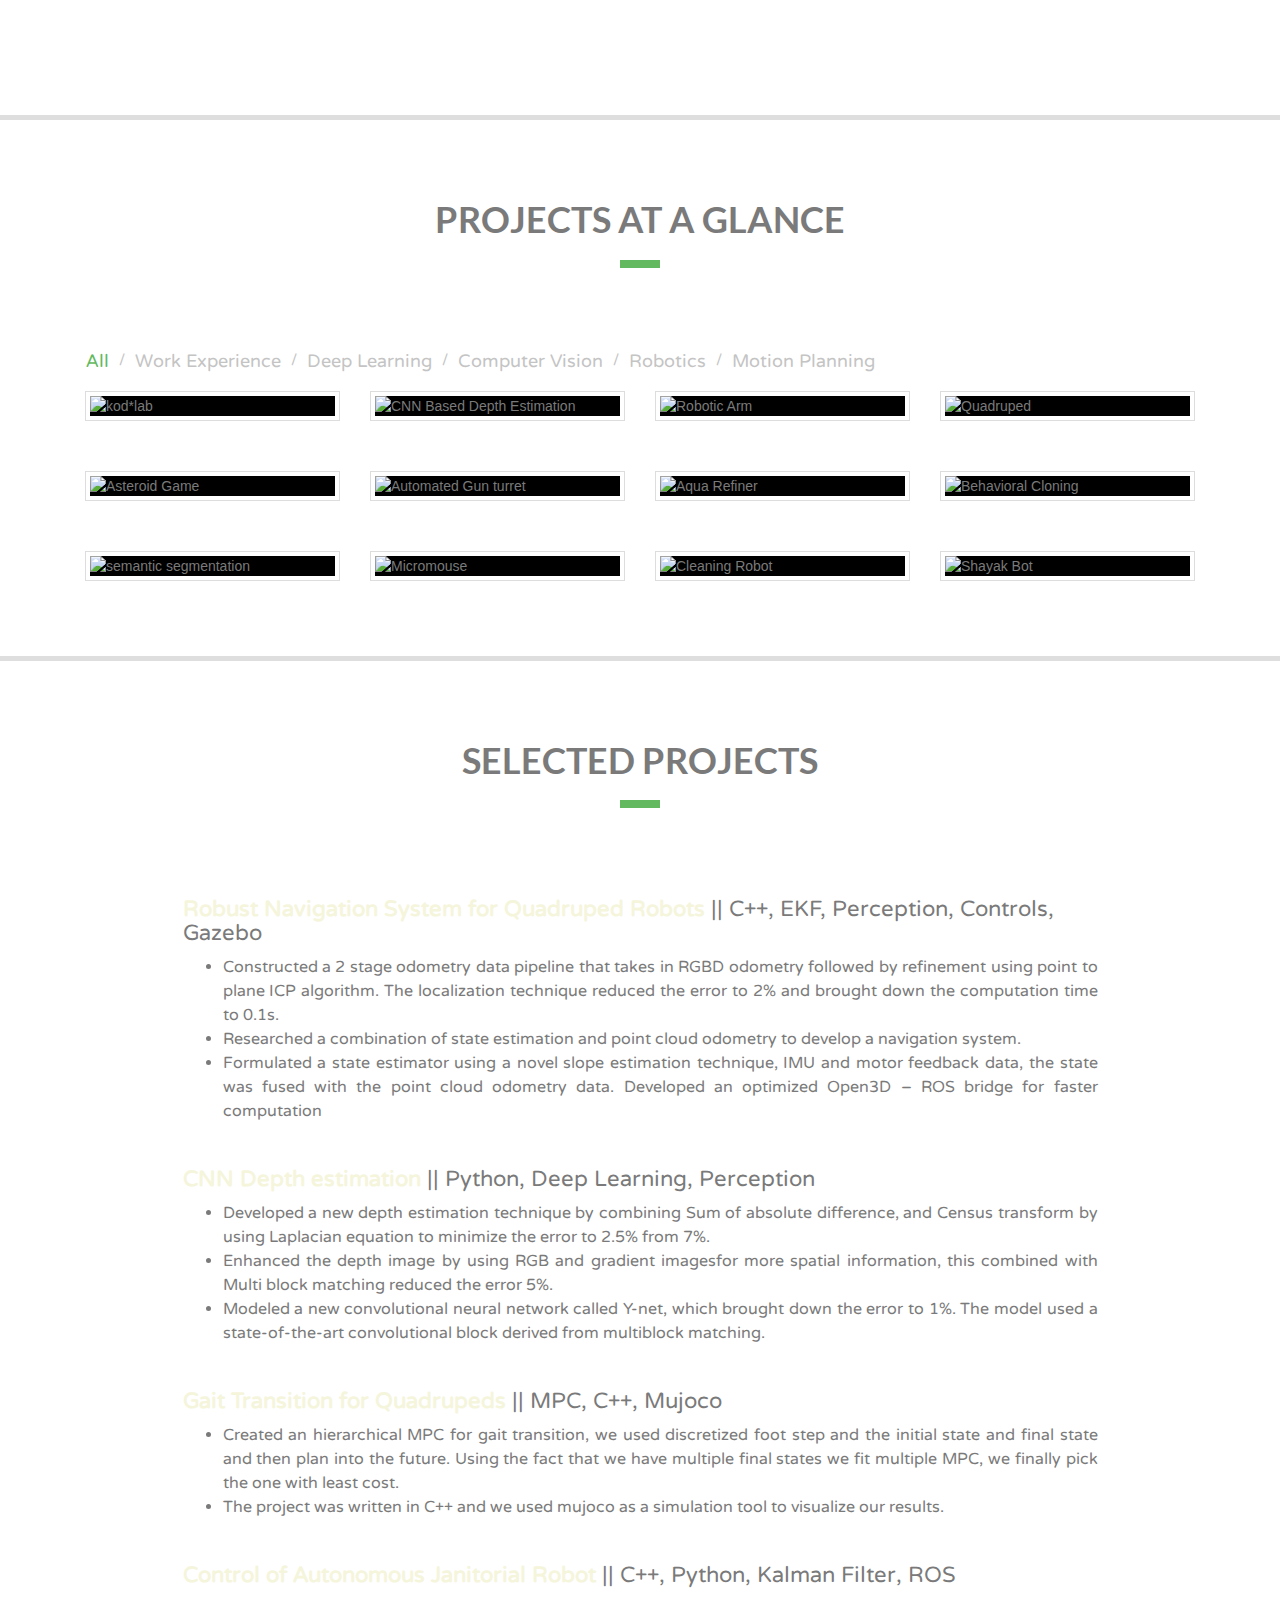
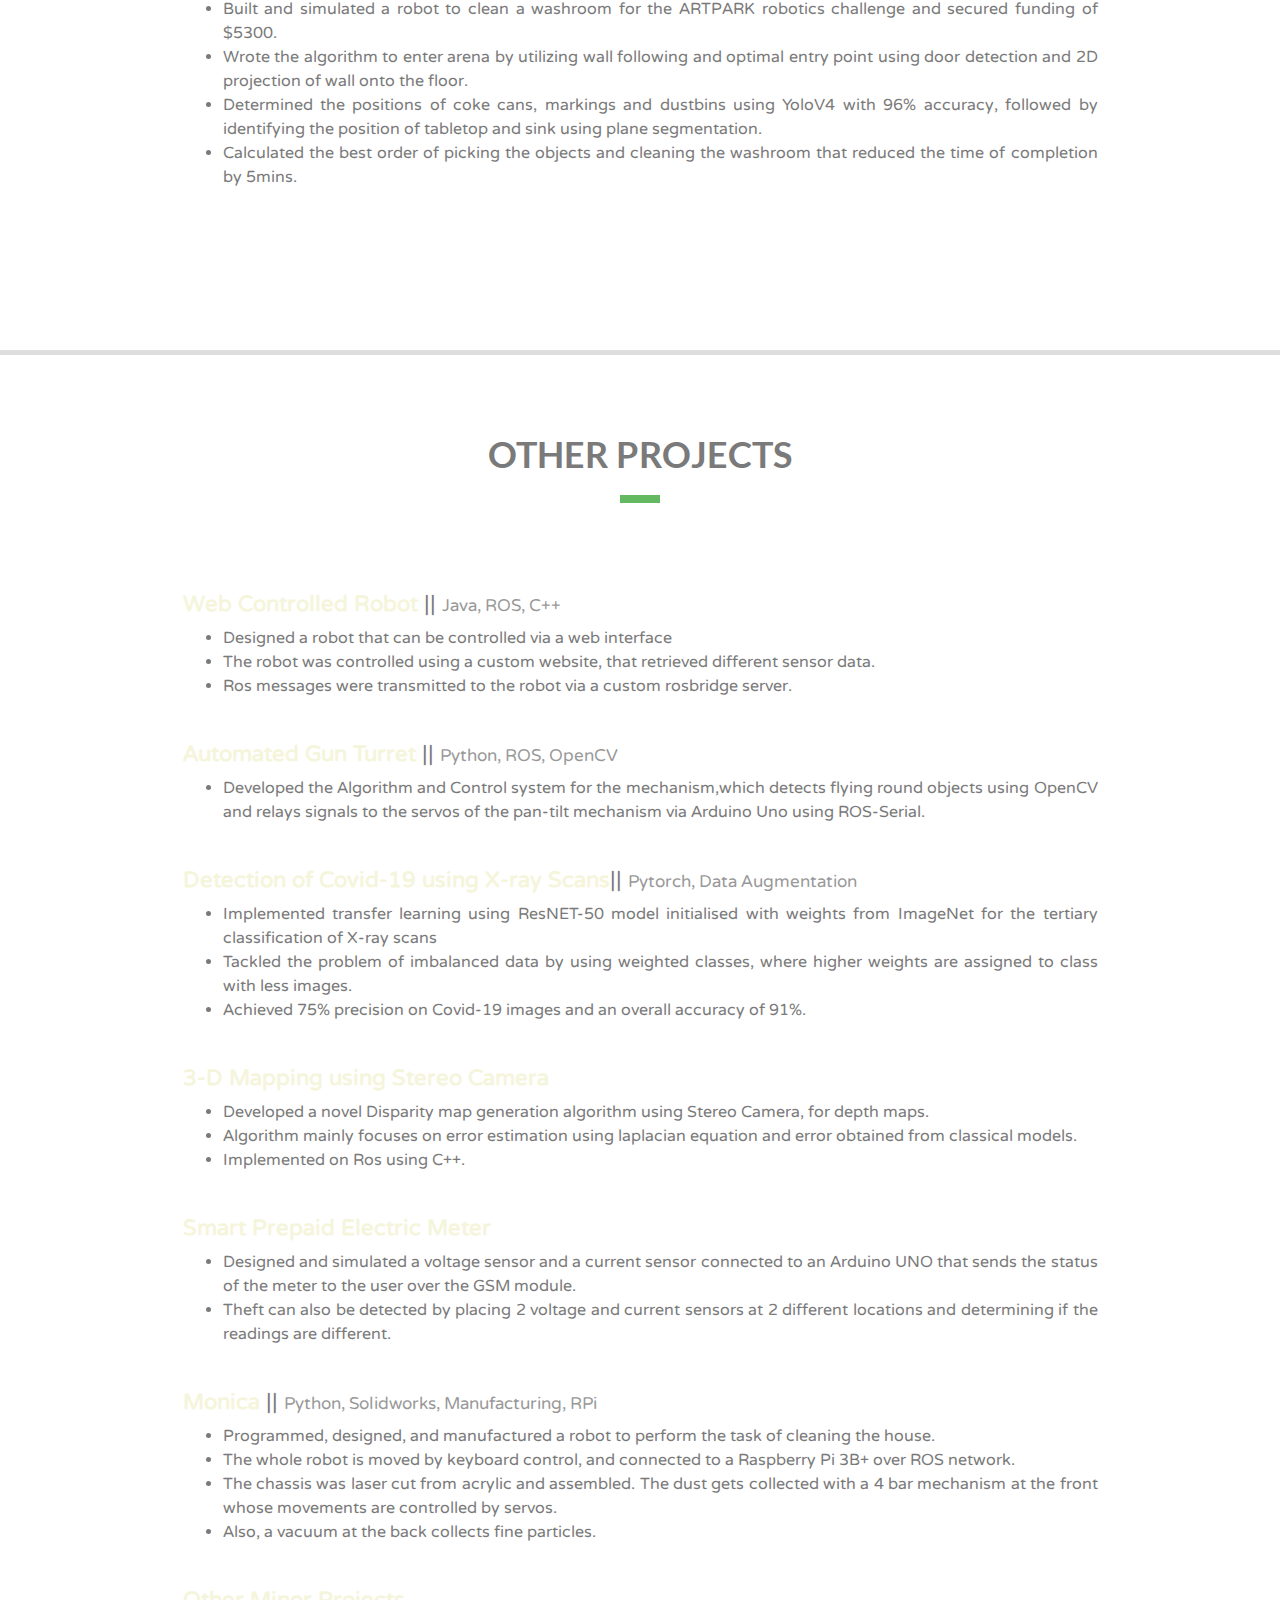
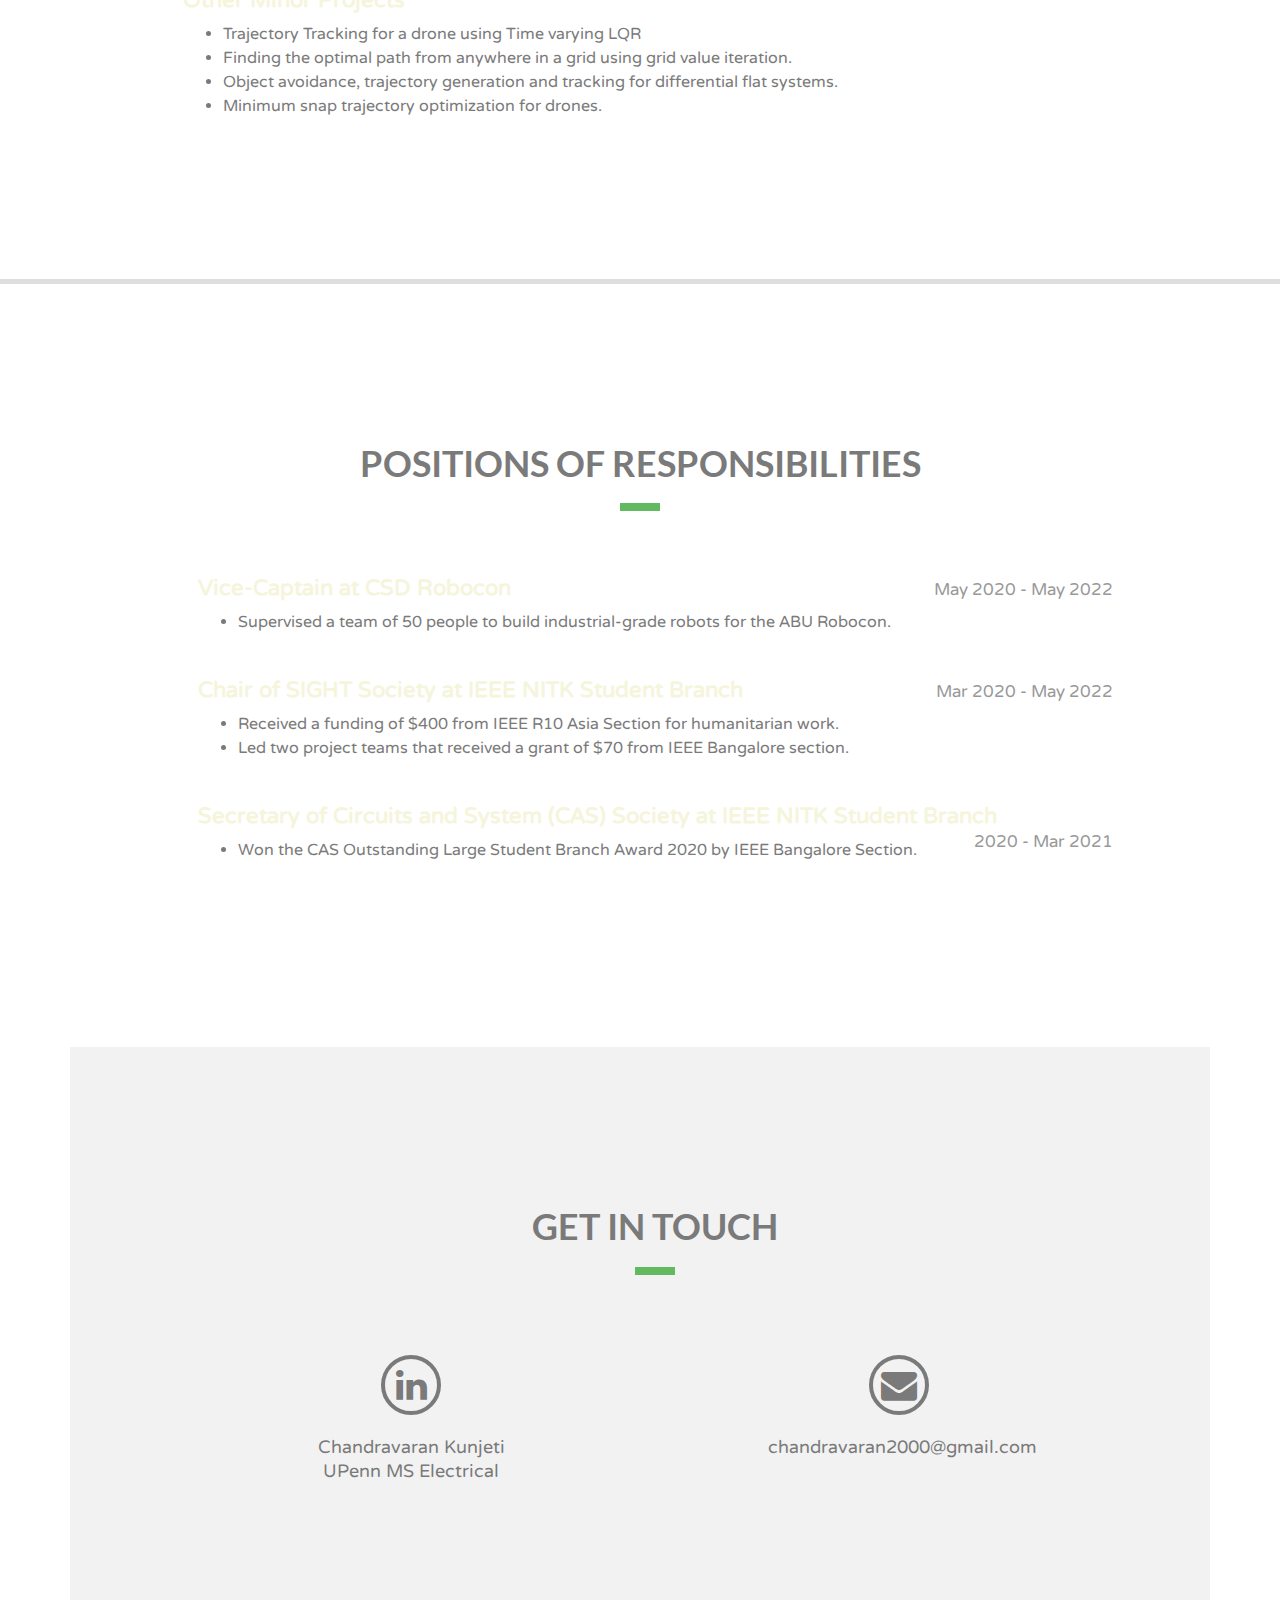
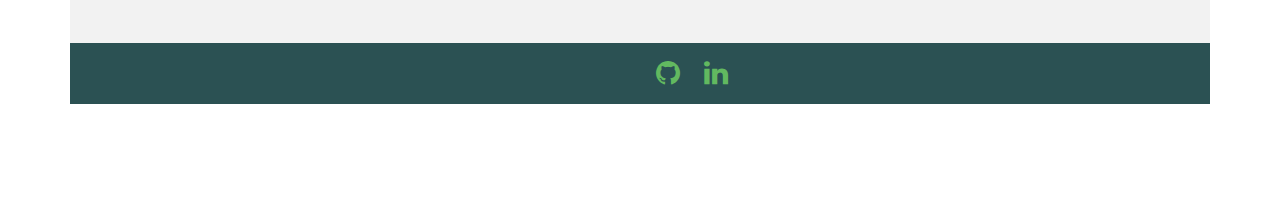
==== commit 2d370d4e: "Update index.html" ====
--- a/index.html
+++ b/index.html
@@ -152,7 +152,7 @@
 
                                     <div class="row">
                                         <div class="col-md-4 col-md-offset-0">
-                                            <a href="data/chandravaran_k_resume_control_mapping_upenn_3.pdf" class="btn btnAbout btn-clear btn-lg border-color color-primary linear">RESUME</a>  
+                                            <a href="data/chandravaran_k_resume.pdf" class="btn btnAbout btn-clear btn-lg border-color color-primary linear">RESUME</a>  
                                         </div>
                                         <div class="col-md-4">
                                           <!-- <a href="projects.html" class="btn btnAbout btn-clear btn-lg border-color linear color-primary">PROJECTS</a> -->
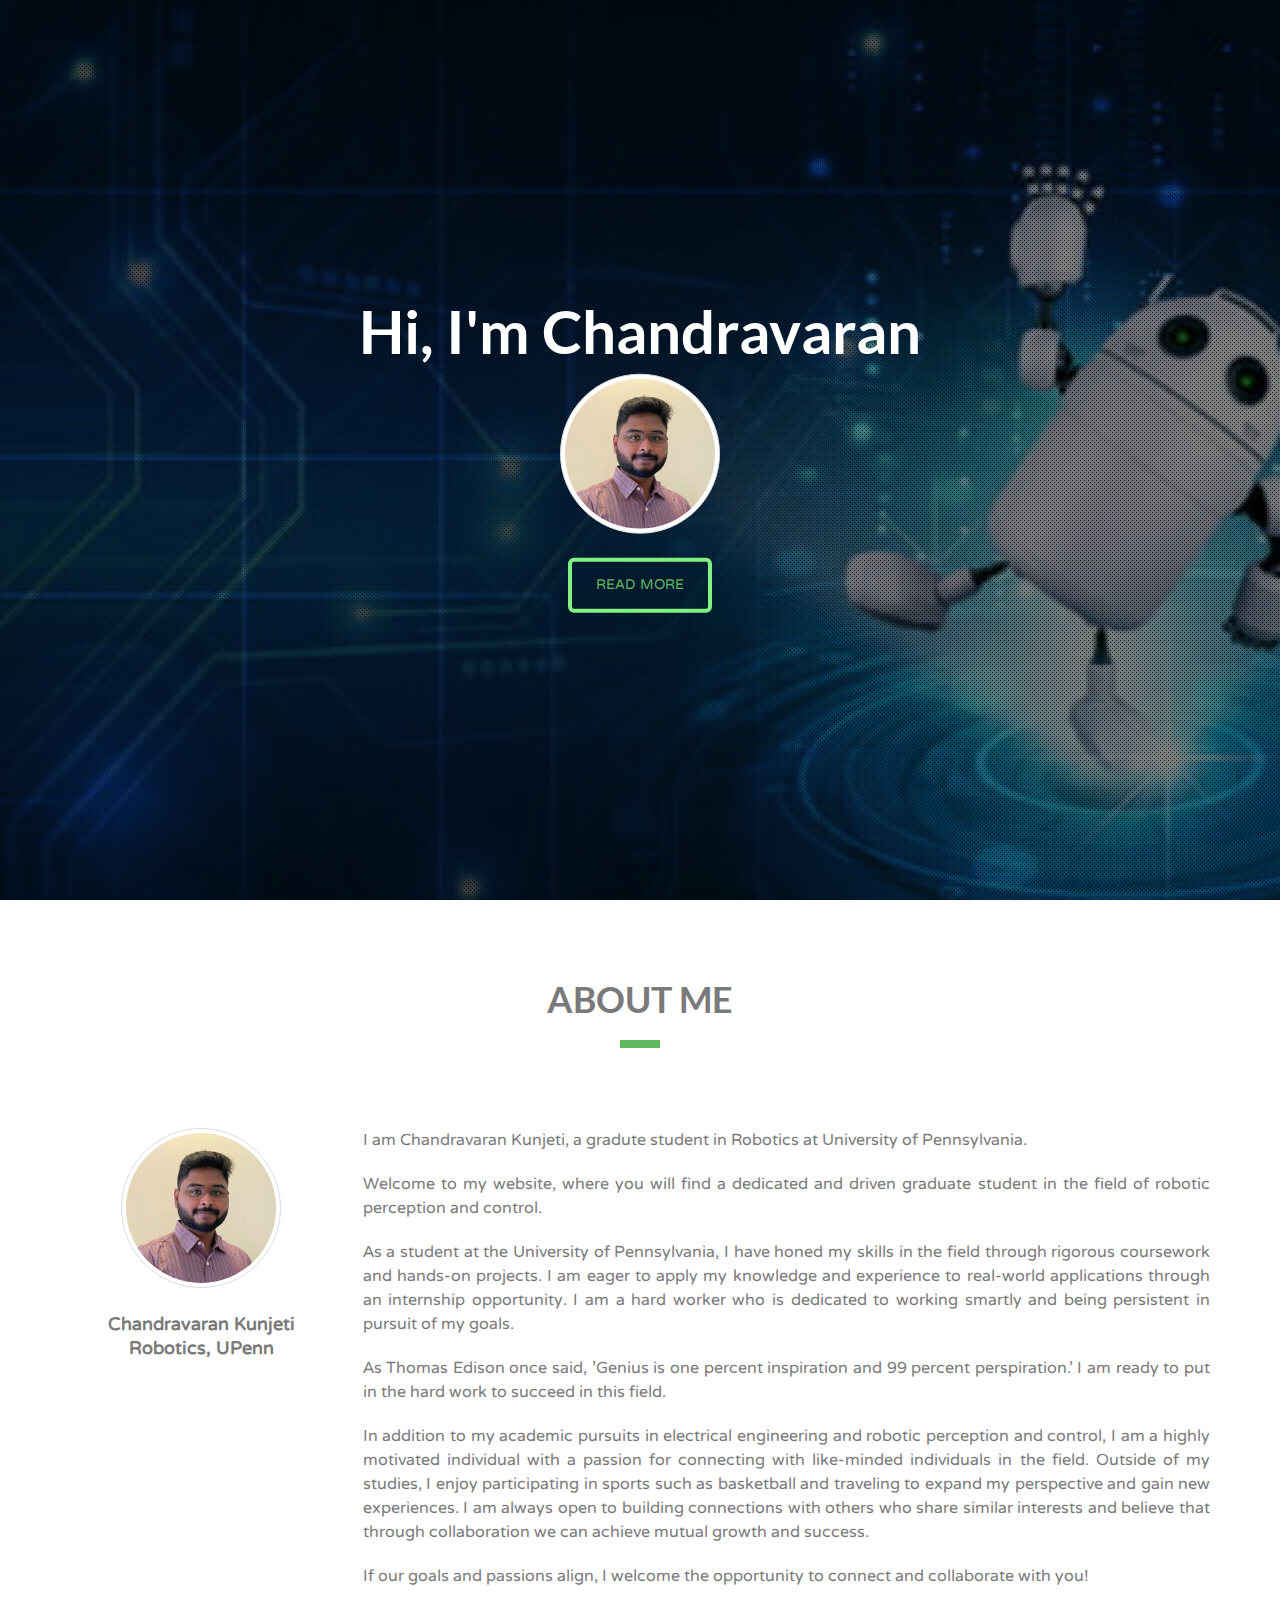
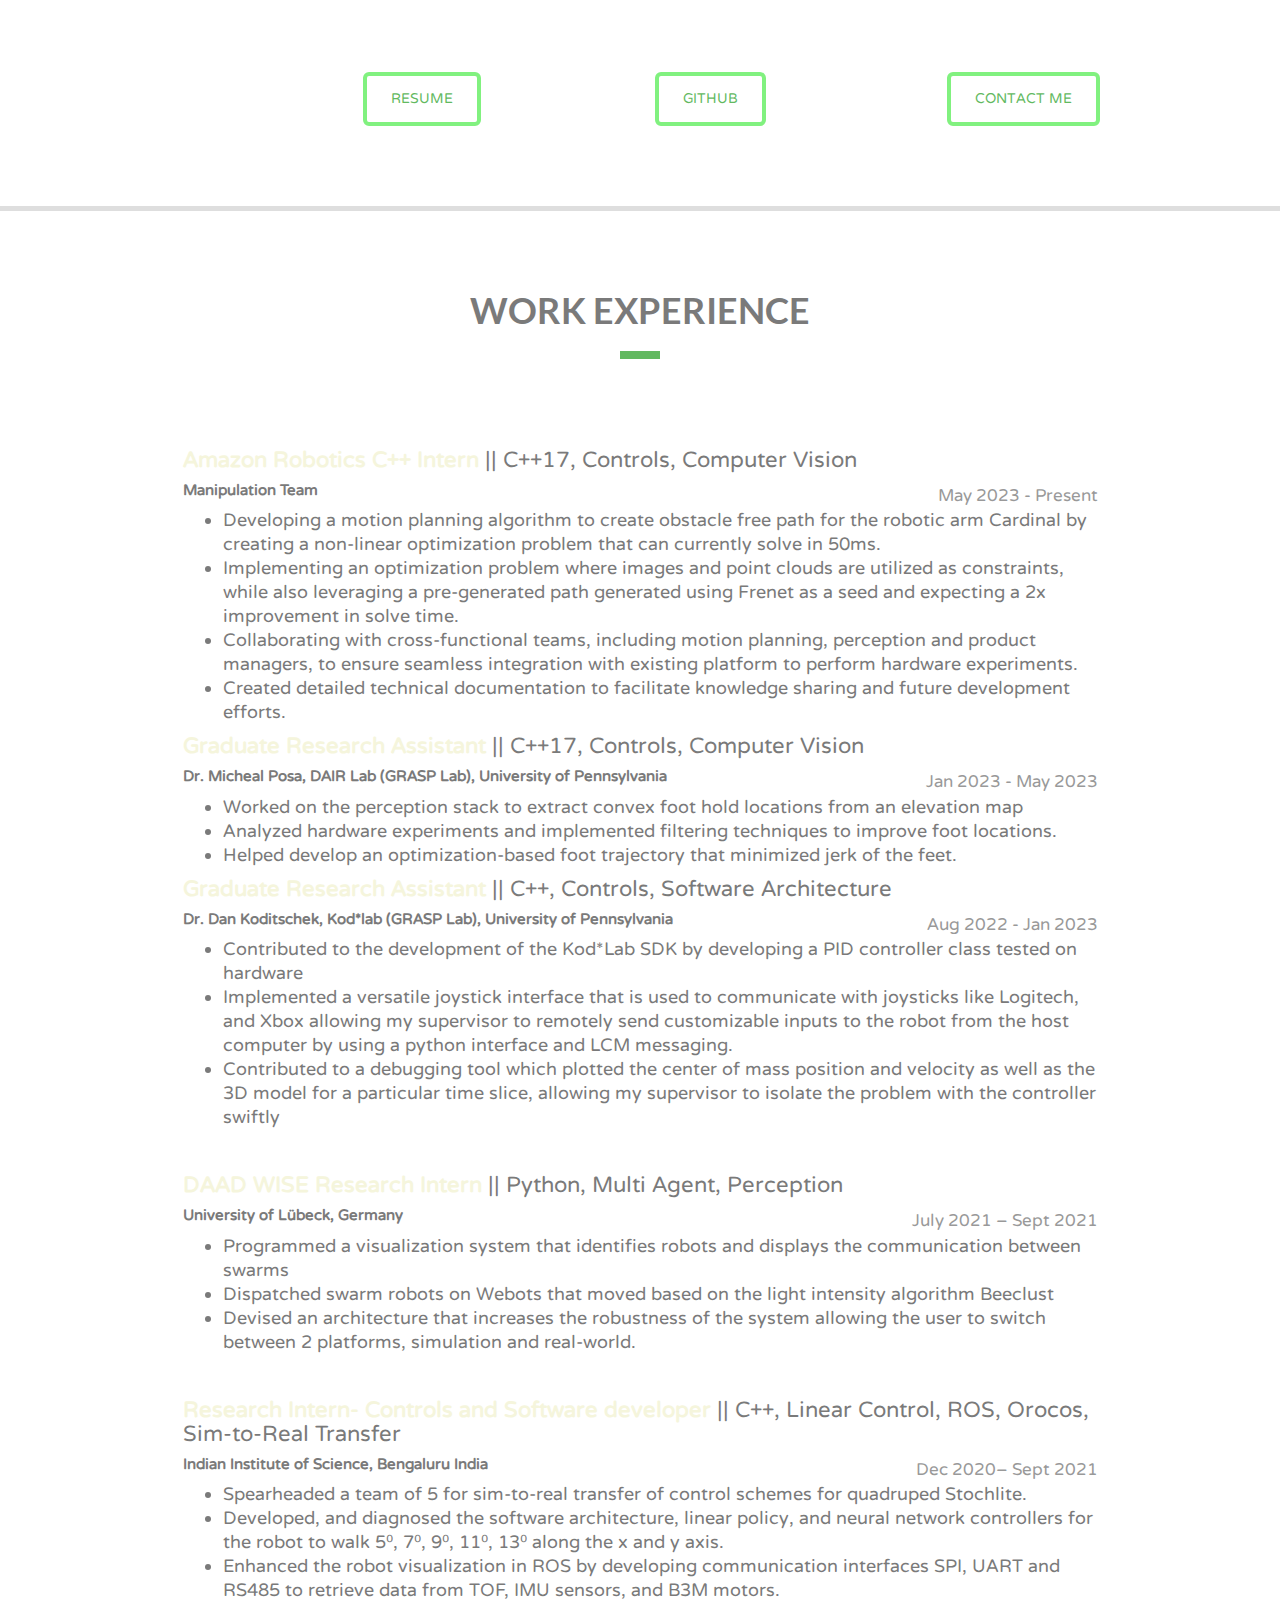
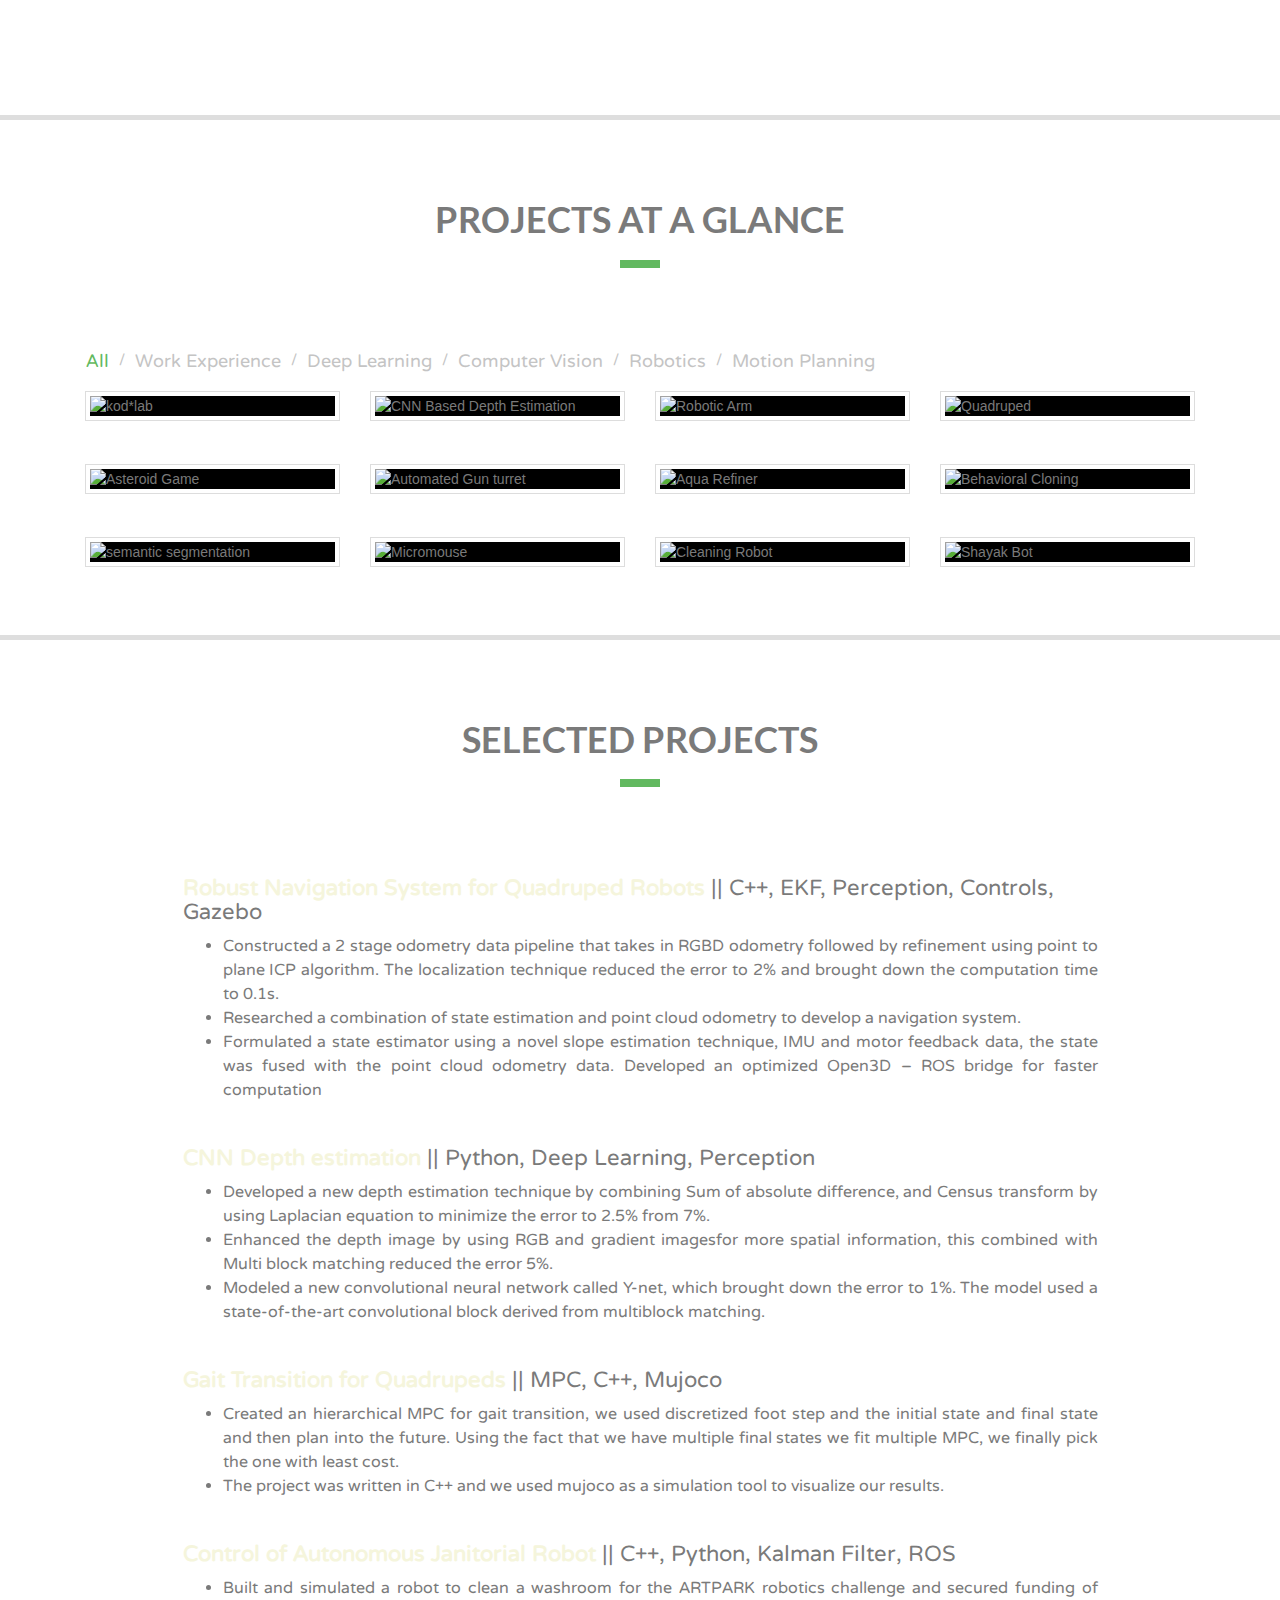
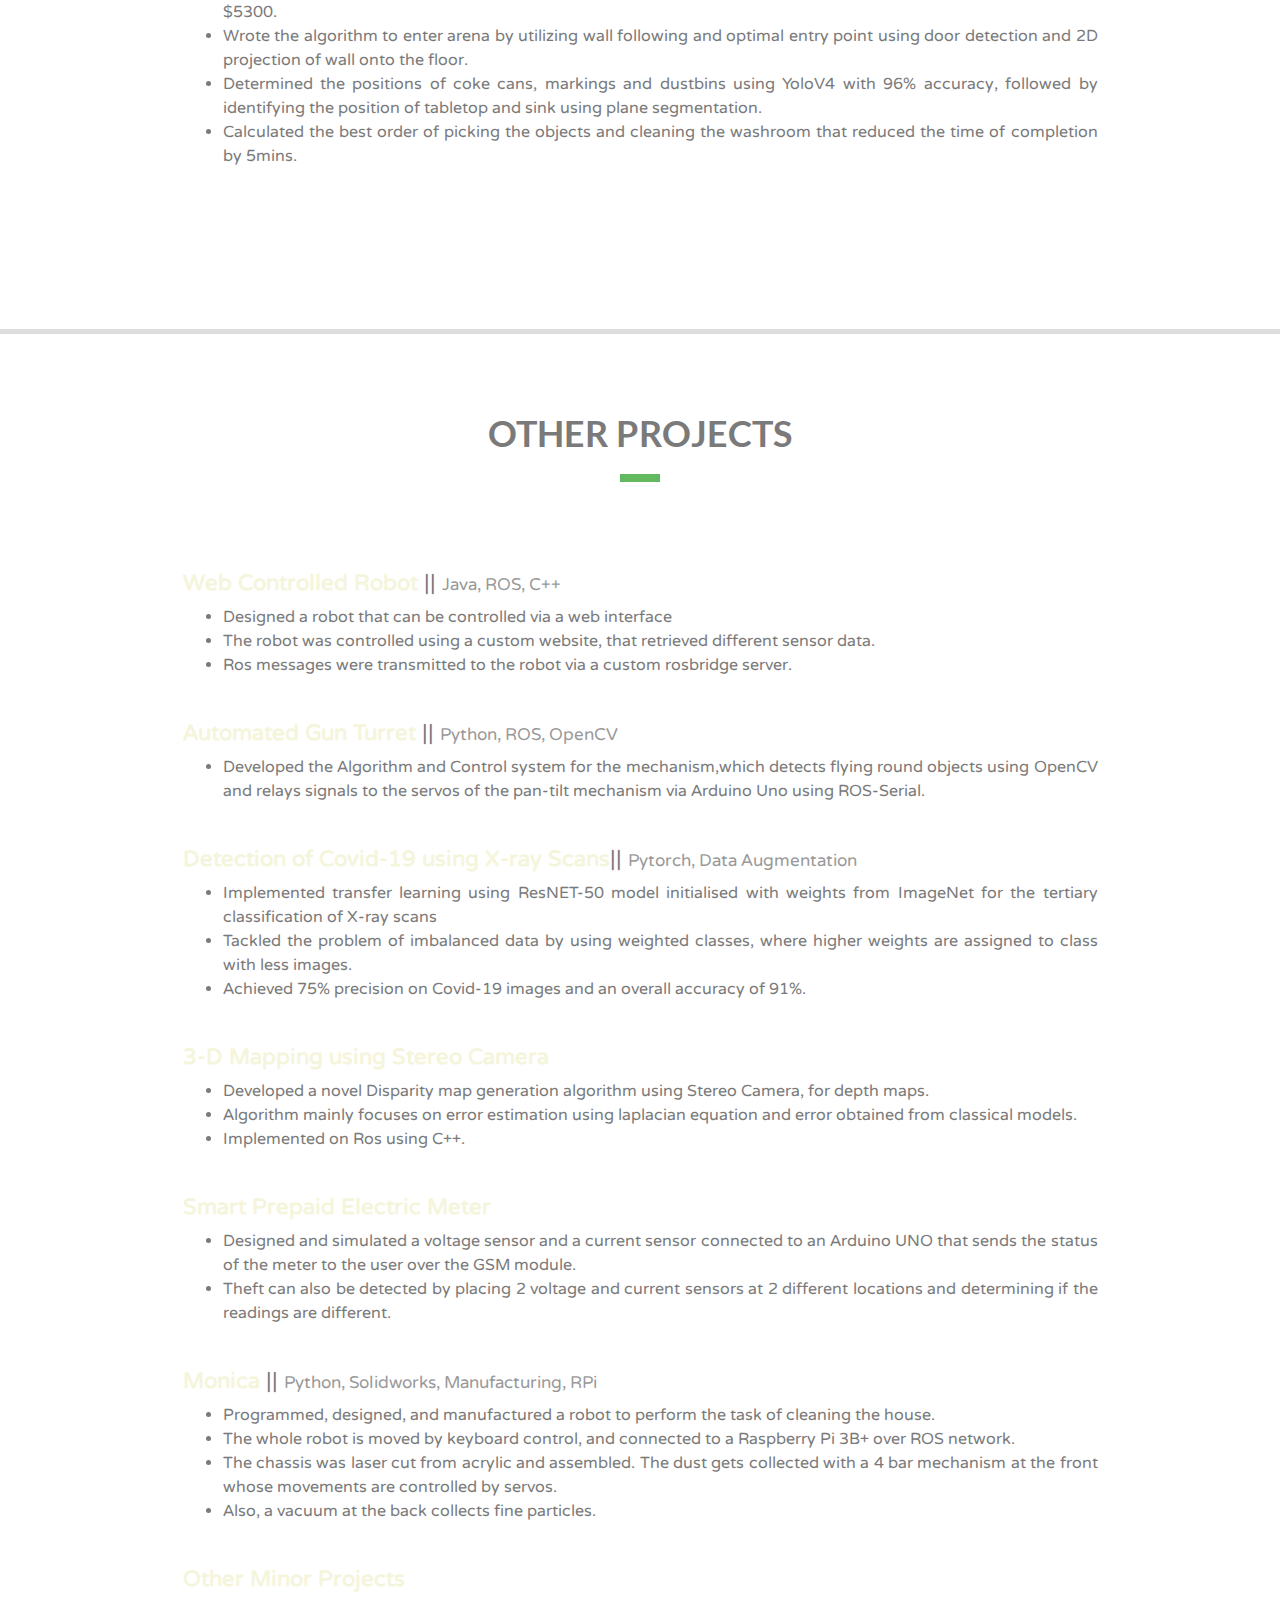
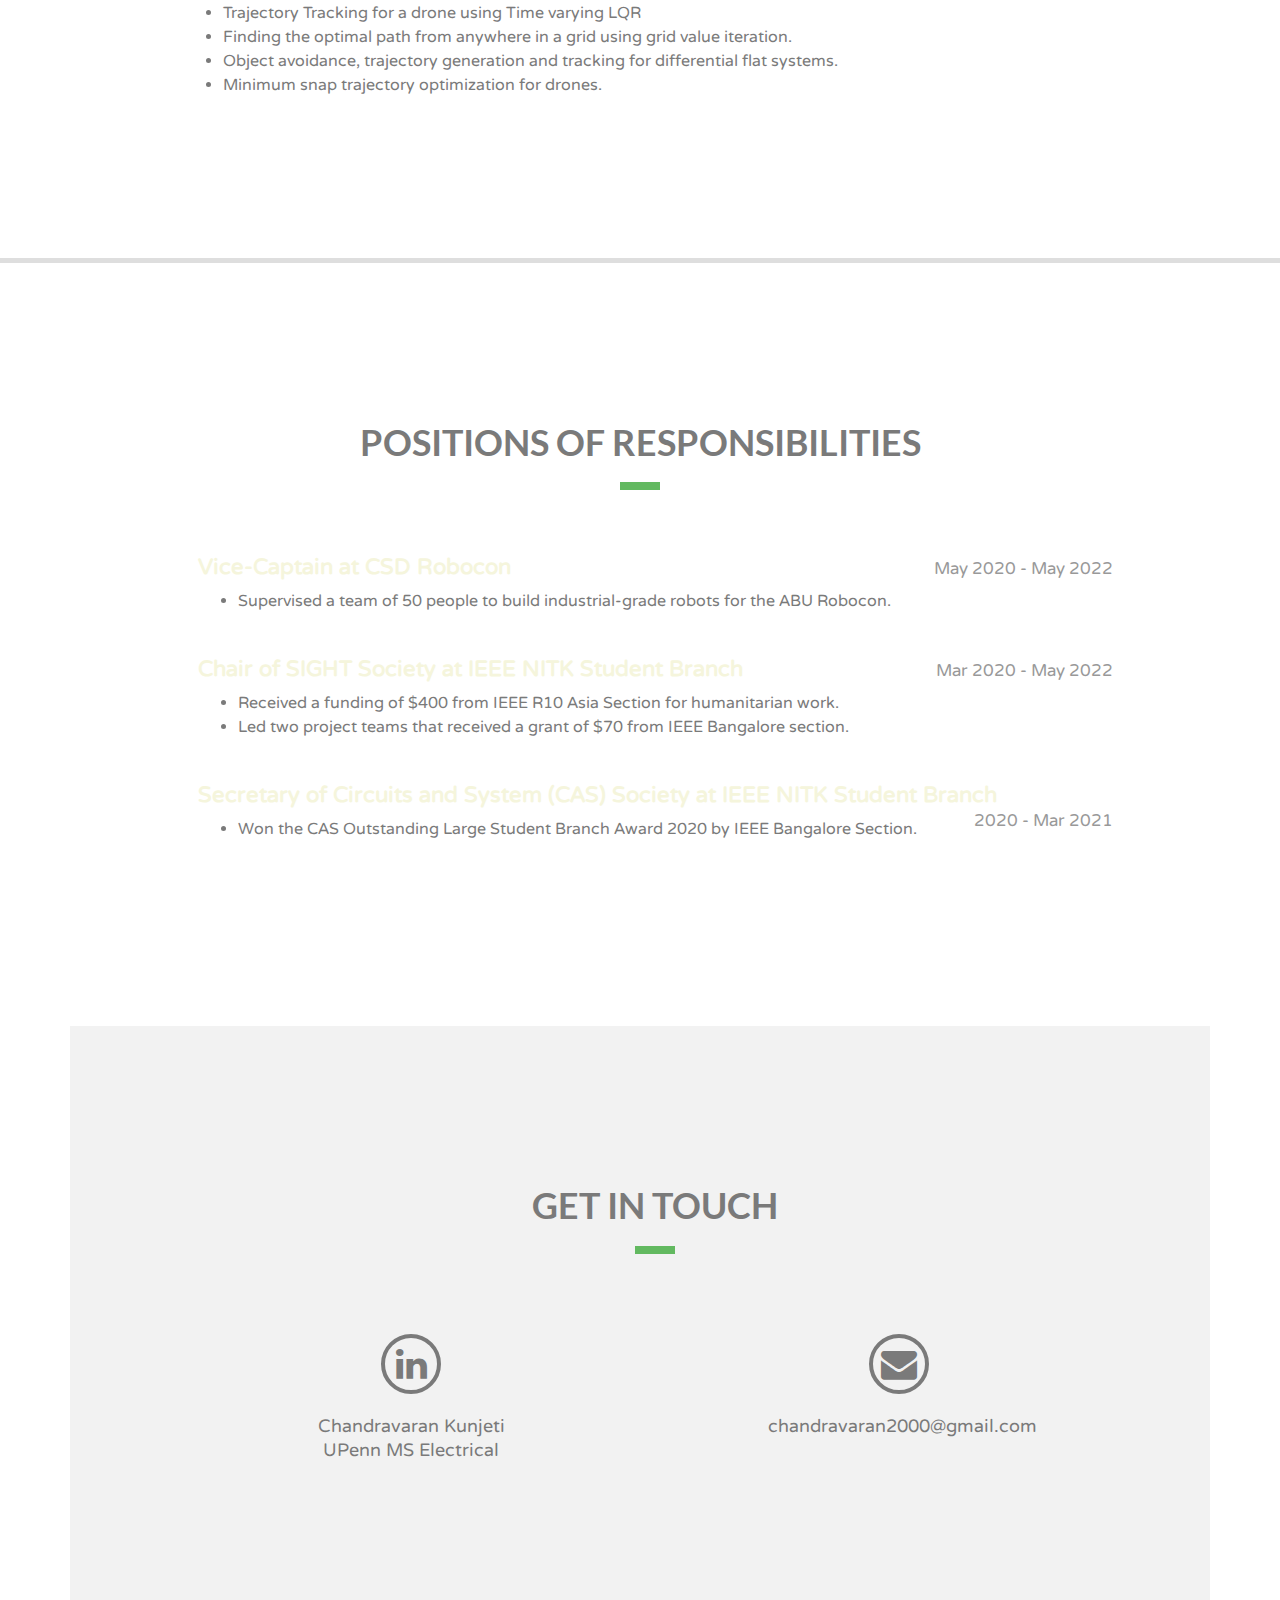
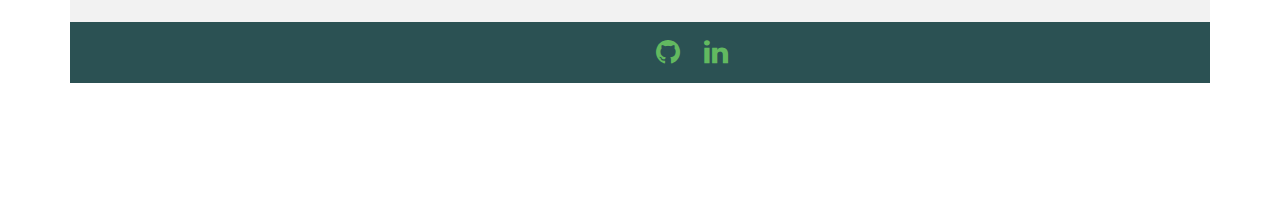
==== commit 37ef7d35: "edited" ====
--- a/index.html
+++ b/index.html
@@ -17,6 +17,7 @@
         <![endif]-->
   </head>
 
+  
   <body>
   <div id="boxWrapp">
     <div class="main-nav clearfix">
